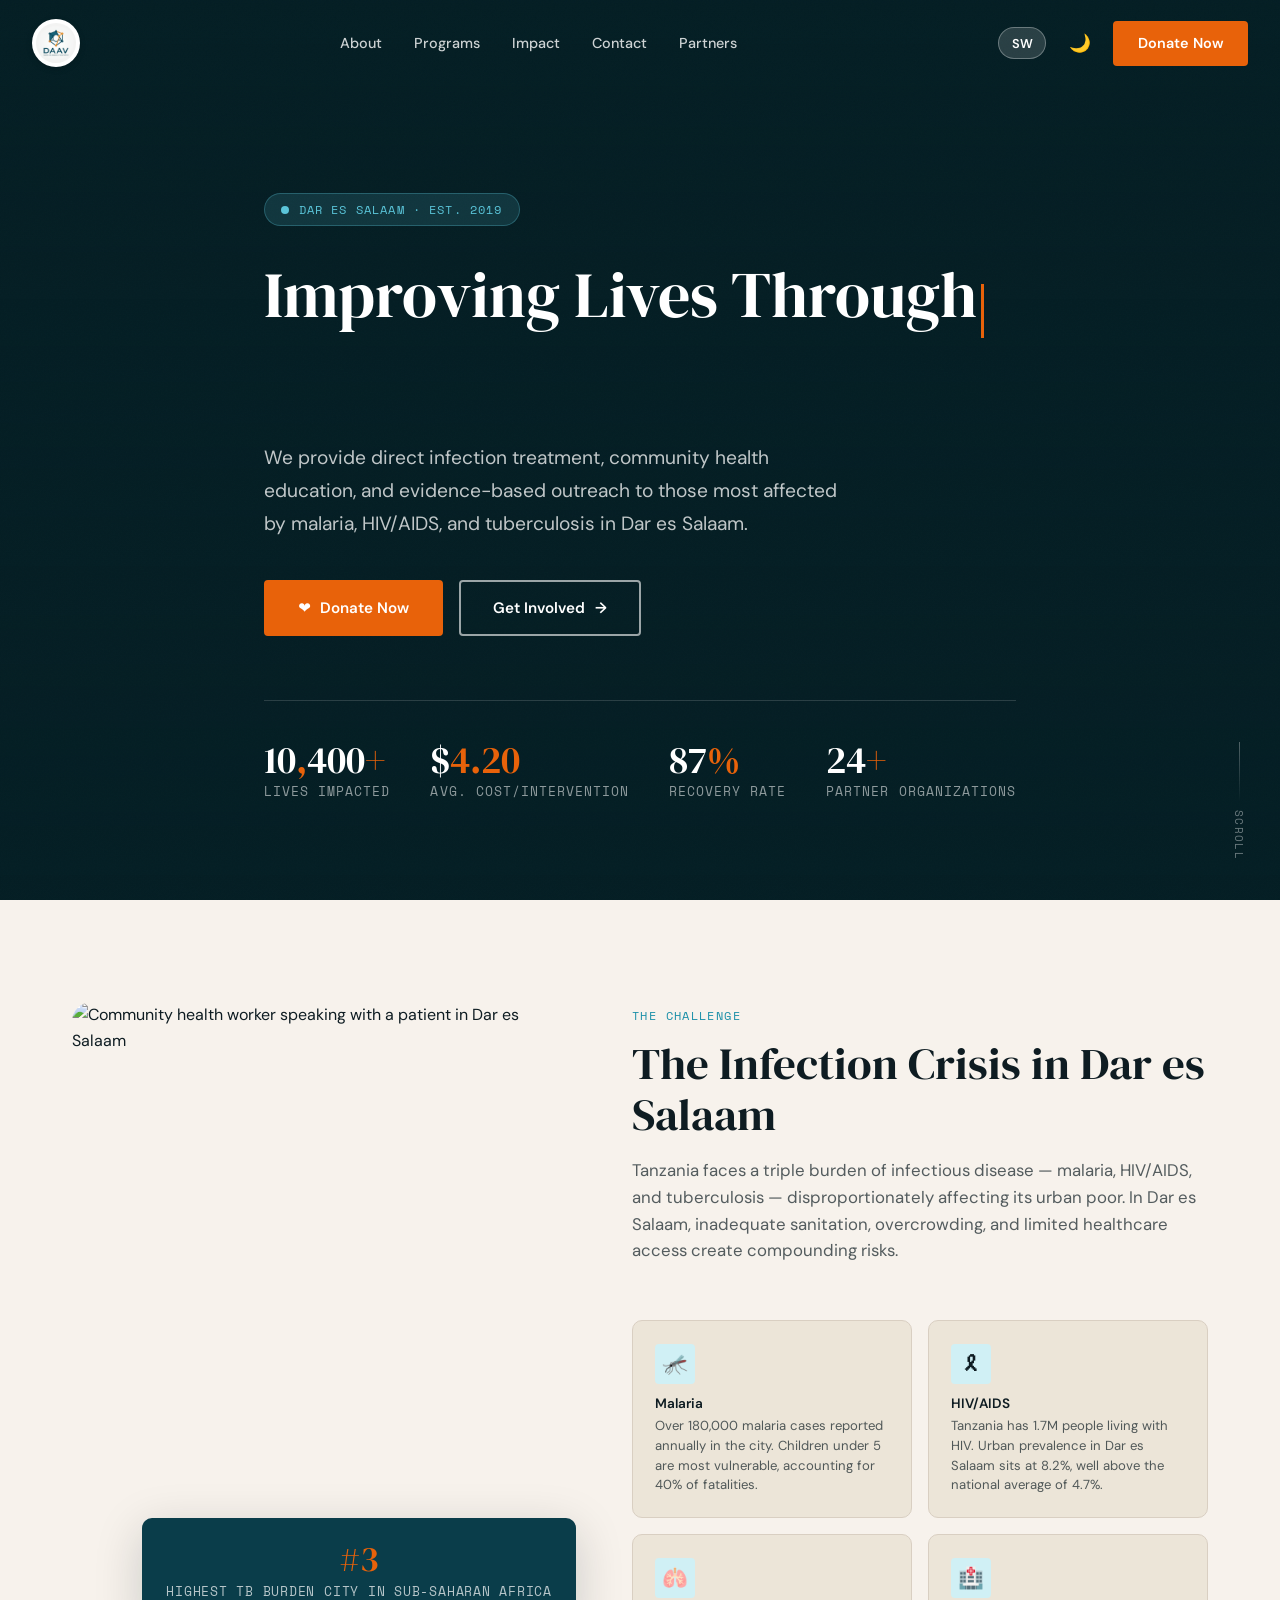
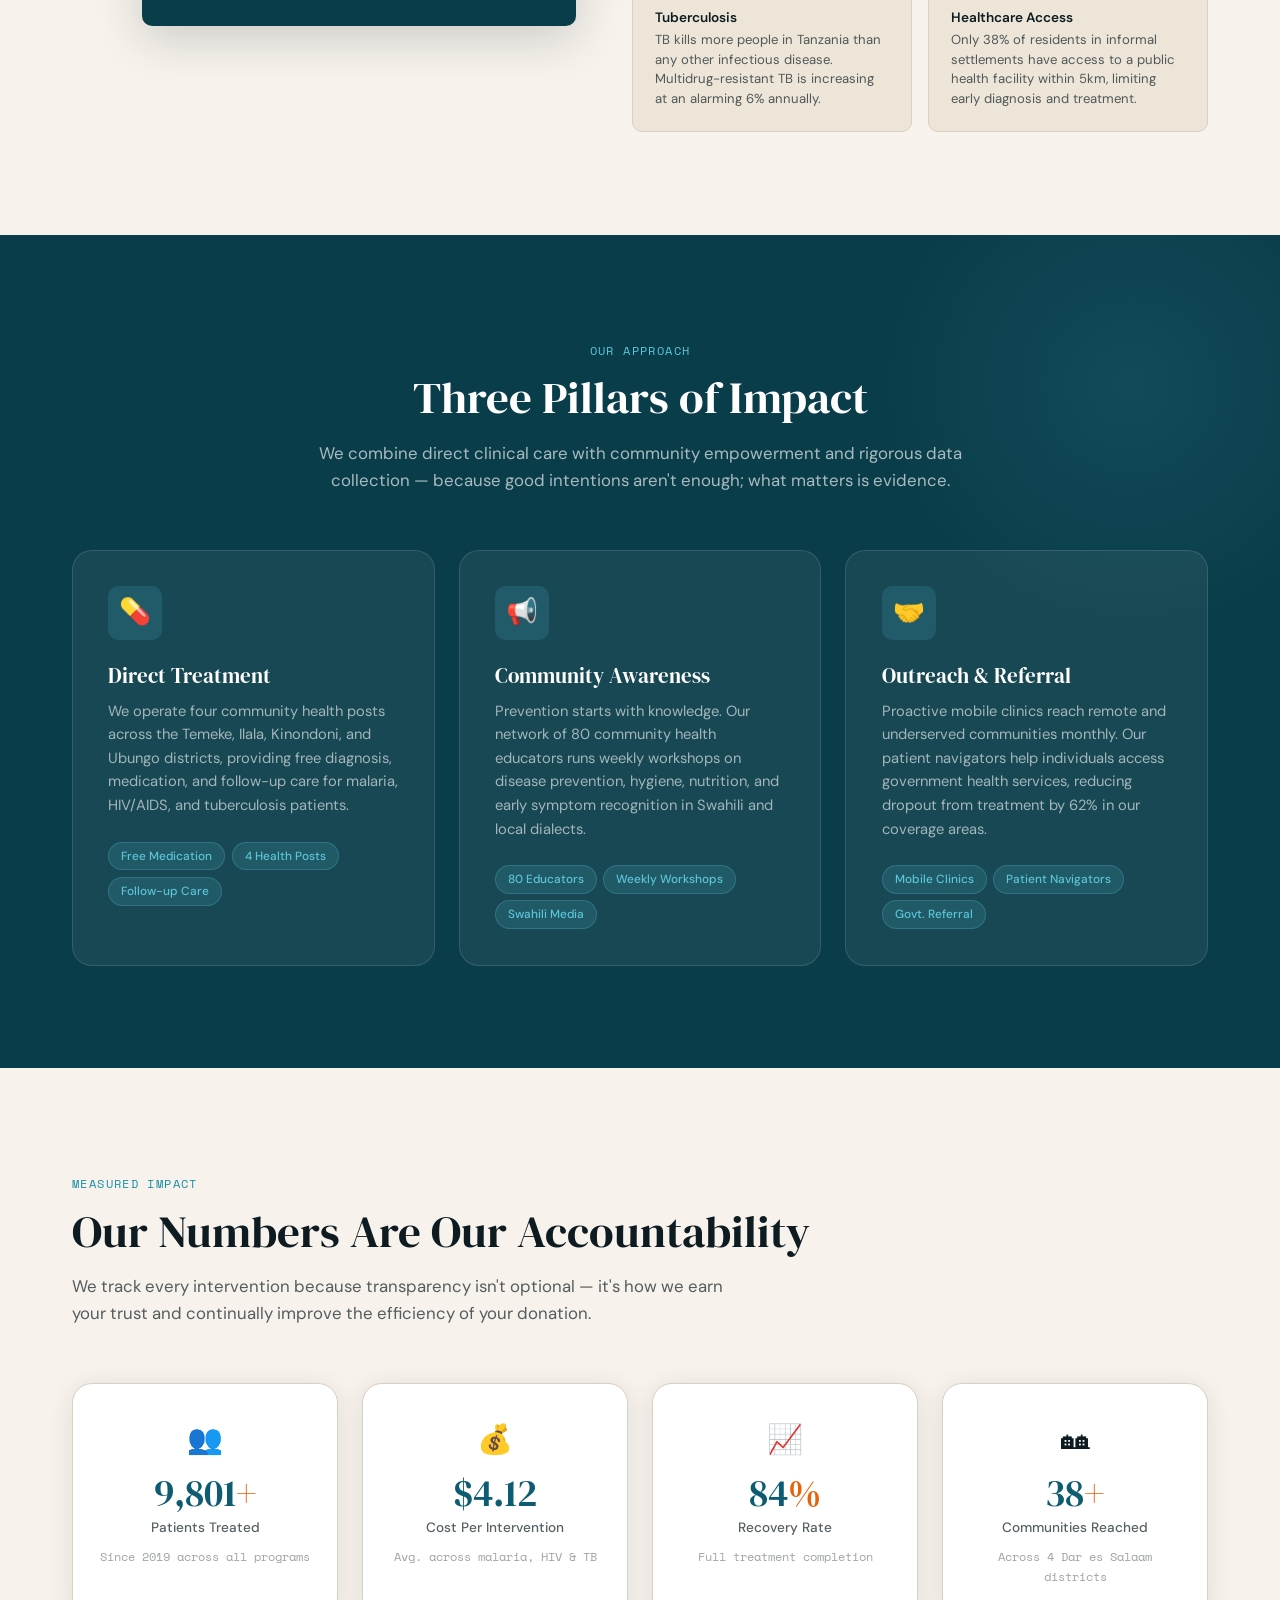
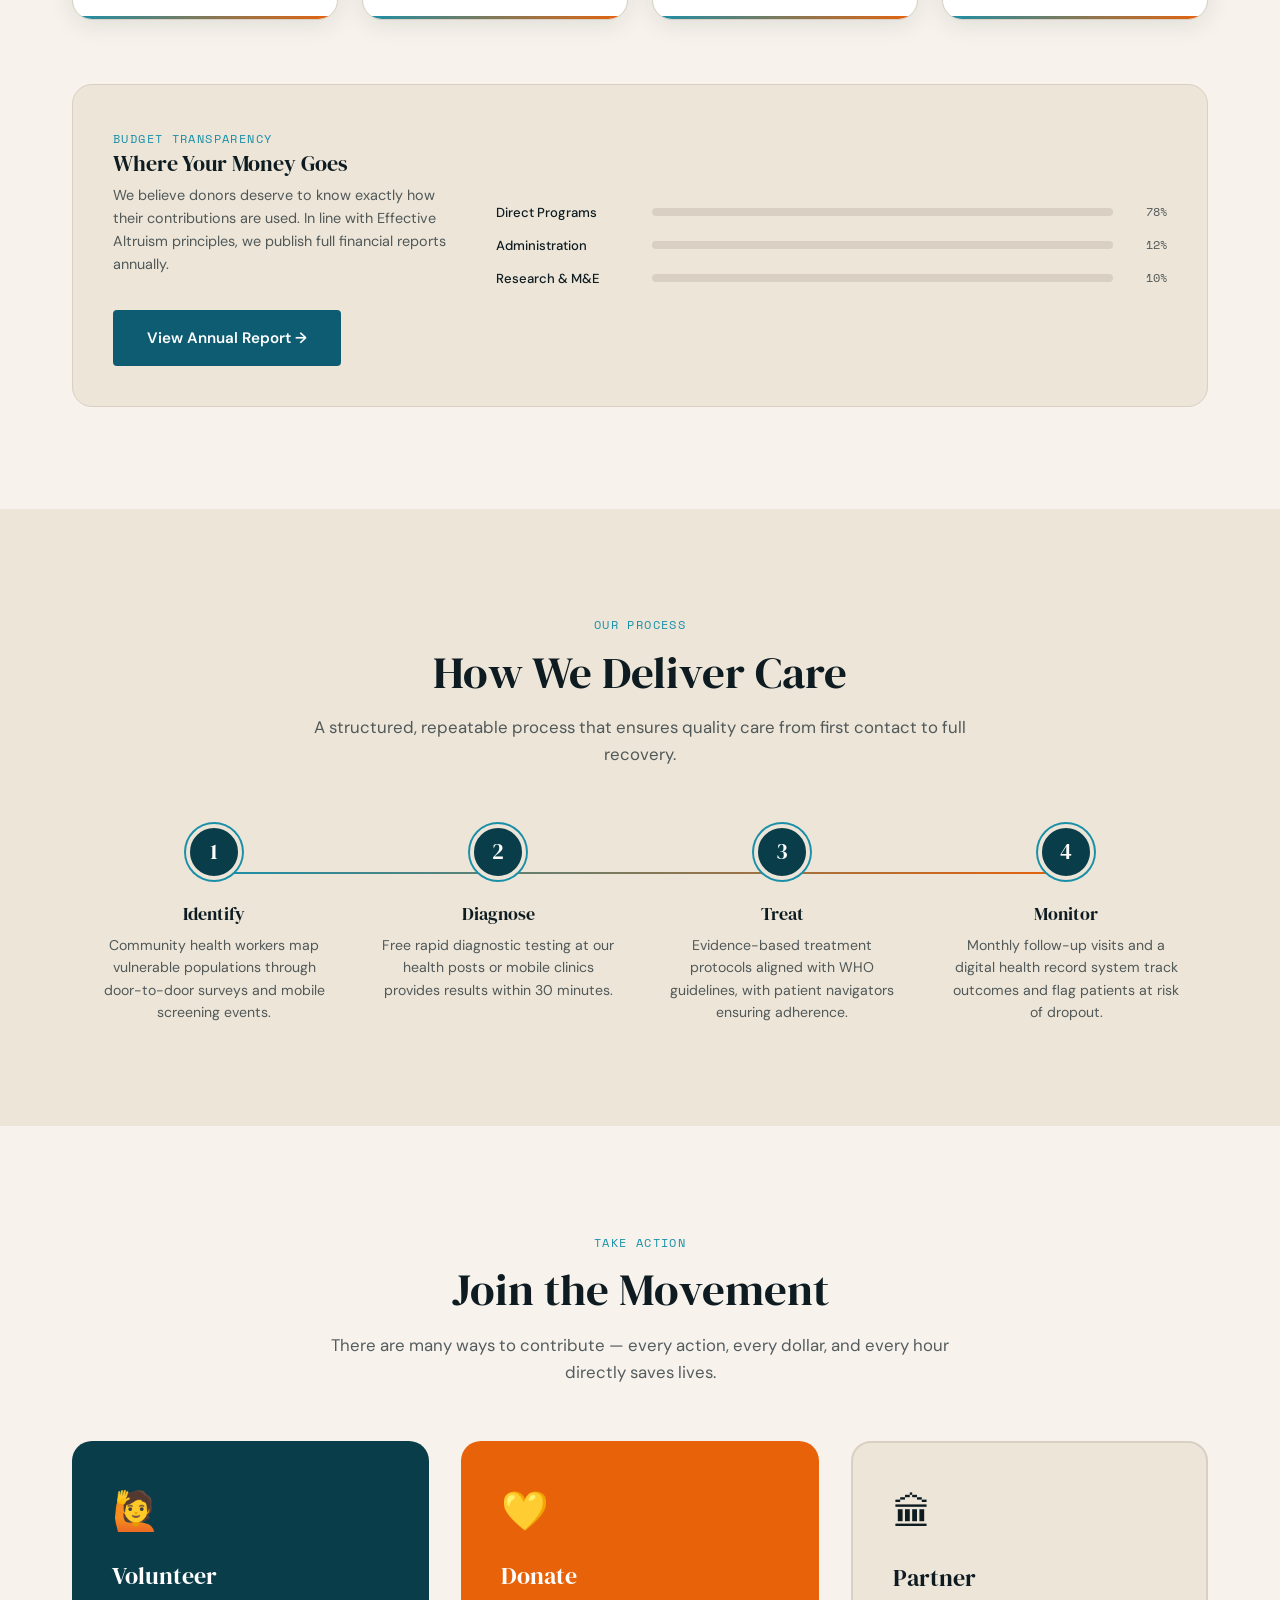
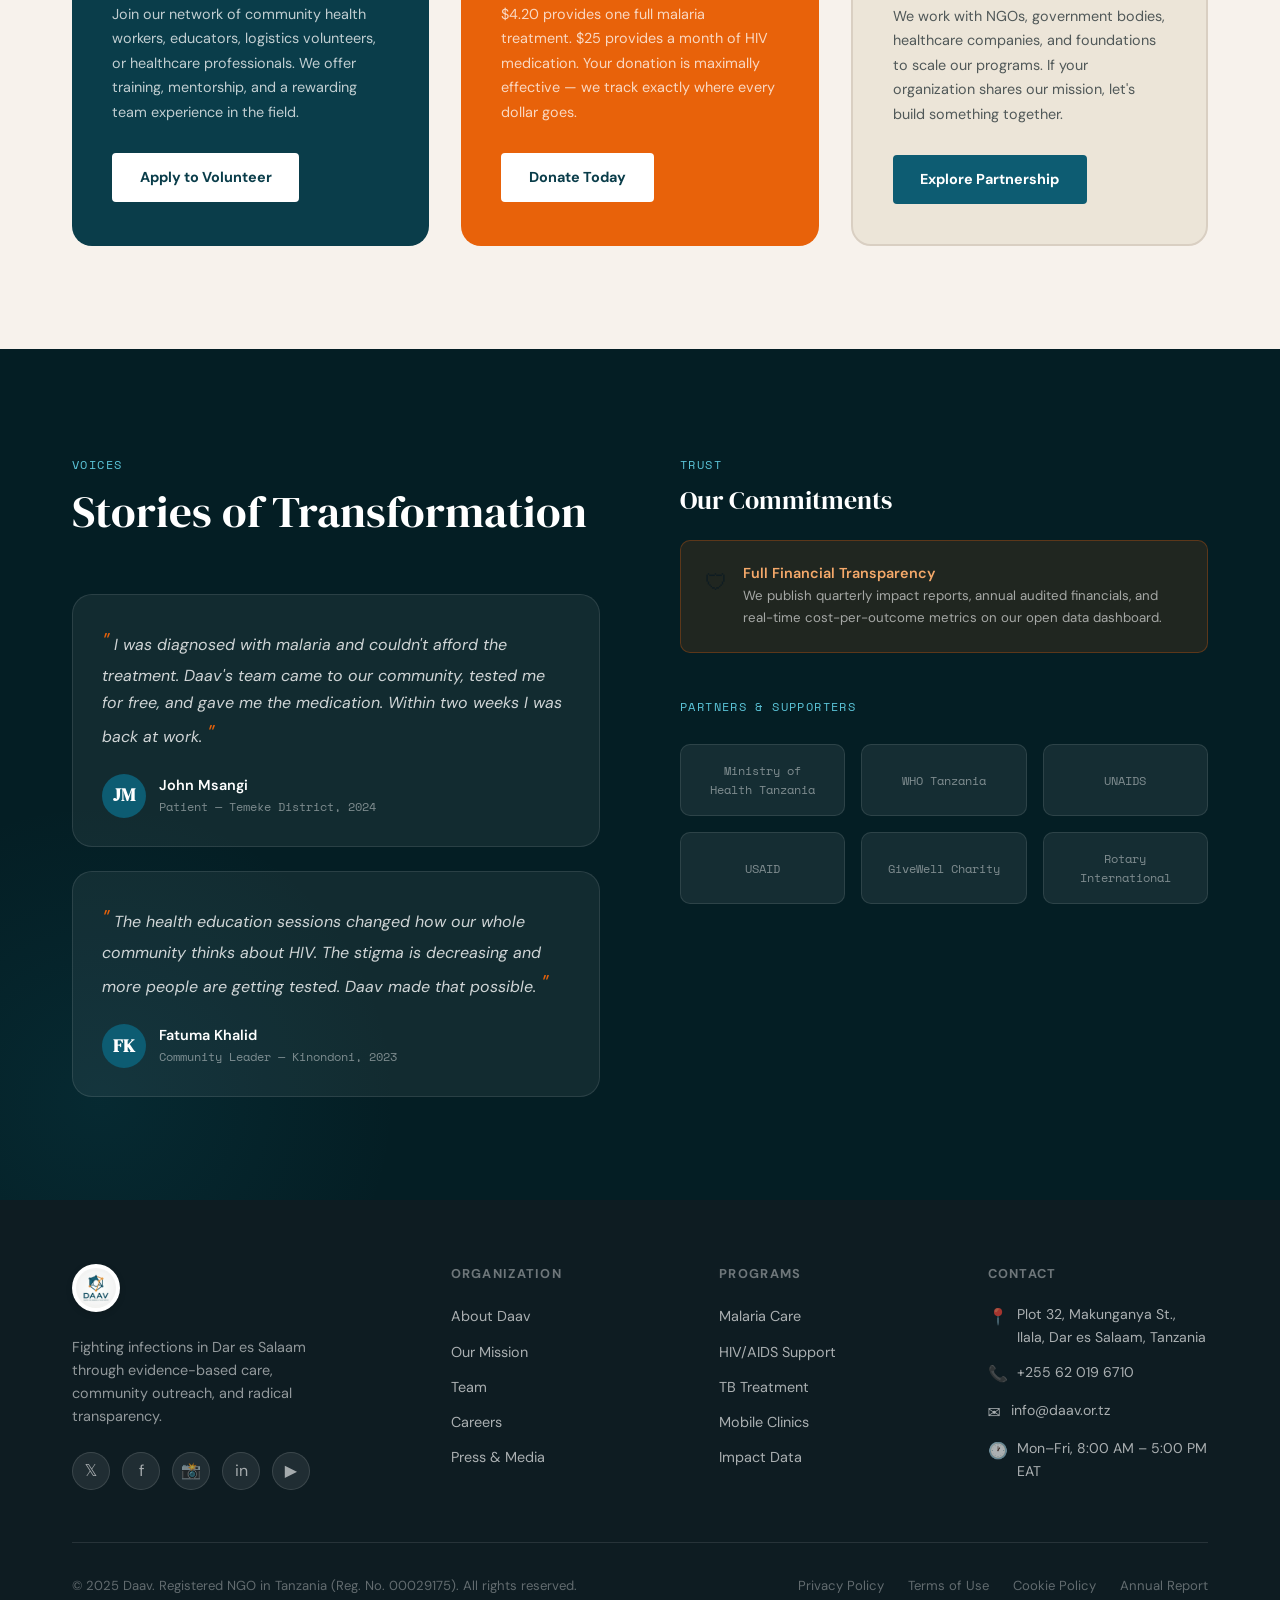
==== index.html @ 12625da9 "NGO Landing page" ====
<!DOCTYPE html>
<html lang="en" data-theme="light">
<head>
  <meta charset="UTF-8" />
  <meta name="viewport" content="width=device-width, initial-scale=1.0" />
  <meta name="description" content="Daav — Improving lives through infection care in Dar es Salaam, Tanzania. Fighting malaria, HIV/AIDS, and tuberculosis through community-centered health programs." />
  <meta name="keywords" content="NGO Tanzania, malaria, HIV/AIDS, tuberculosis, Dar es Salaam, health care, community health" />
  <meta property="og:title" content="Daav — Infection Care in Tanzania" />
  <meta property="og:description" content="Helping people living with infections in Dar es Salaam through treatment, awareness, and community outreach." />
  <meta property="og:type" content="website" />
  <title>Daav NGO | Improving Lives Through Infection Care</title>
  <link rel="icon" type="image/png" sizes="32x32" href="assets/Daav_logo.webp">
  <link rel="icon" type="image/png" sizes="16x16" href="assets/Daav_logo.webp">
  <link rel="shortcut icon" href="assets/Daav_logo.webp">
  <link rel="stylesheet" href="css/styles.css" />
  <link rel="preconnect" href="https://fonts.googleapis.com" />
  <link rel="preconnect" href="https://fonts.gstatic.com" crossorigin />
  <link href="https://fonts.googleapis.com/css2?family=DM+Serif+Display:ital@0;1&family=DM+Sans:wght@300;400;500;600;700&family=Space+Mono:wght@400;700&display=swap" rel="stylesheet" />
</head>
<body>

<!-- ============================================================
     NAVIGATION
     ============================================================ -->
<nav class="nav" role="navigation" aria-label="Main navigation">
  <a href="index.html" class="logo-container" aria-label="Daav home">
    <img src="assets/Daav_logo.webp" alt="Daav NGO Logo" class="logo-img" loading="eager">
  </a>

  <ul class="nav-links" role="list">
    <li><a href="#about" data-i18n="nav-about">About</a></li>
    <li><a href="#solution" data-i18n="nav-programs">Programs</a></li>
    <li><a href="#impact" data-i18n="nav-impact">Impact</a></li>
    <li><a href="#involved" data-i18n="nav-contact">Get Involved</a></li>
    <li><a href="#trust">Partners</a></li>
  </ul>

  <div class="nav-actions">
    <button class="btn-lang" id="langToggle" aria-label="Toggle language">SW</button>
    <button class="btn-icon" id="darkToggle" aria-label="Toggle dark mode">🌙</button>
    <a href="#" class="btn-donate-nav" data-modal="donate" data-i18n="cta-donate">Donate Now</a>
    <button class="nav-hamburger" aria-label="Open menu" aria-expanded="false">
      <span></span><span></span><span></span>
    </button>
  </div>
</nav>

<!-- Mobile Nav -->
<div class="mobile-nav" role="dialog" aria-label="Mobile navigation">
  <button class="mobile-nav-close" aria-label="Close menu">✕</button>
  <a href="#about">About</a>
  <a href="#solution">Programs</a>
  <a href="#impact">Impact</a>
  <a href="#involved">Get Involved</a>
  <a href="#trust">Partners</a>
  <a href="#" data-modal="donate" style="color: var(--amber);">Donate Now →</a>
</div>

<!-- ============================================================
     SECTION 1 — HERO
     ============================================================ -->
<header id="home" class="hero" role="banner">
  <div class="hero-bg" aria-hidden="true"></div>

  <div class="hero-content">
    <div class="hero-eyebrow">
      <div class="hero-eyebrow-dot" aria-hidden="true"></div>
      <span data-i18n="hero-eyebrow">Dar es Salaam · Est. 2026</span>
    </div>

    <h1 class="hero-heading">
      <span id="typewriter-text"></span><span id="typewriter-cursor" aria-hidden="true"></span>
    </h1>

    <p class="hero-sub">
      We provide direct infection treatment, community health education, and
      evidence-based outreach to those most affected by malaria, HIV/AIDS,
      and tuberculosis in Dar es Salaam.
    </p>

    <div class="hero-cta">
      <a href="#" class="btn btn-primary" data-modal="donate">
        <span>❤</span> <span data-i18n="cta-donate">Donate Now</span>
      </a>
      <a href="#involved" class="btn btn-outline">
        <span data-i18n="cta-involved">Get Involved</span> <span aria-hidden="true">→</span>
      </a>
    </div>

    <div class="hero-stat-bar" role="list">
      <div class="hero-stat" role="listitem">
        <span class="hero-stat-number">10<span>,</span>400<span style="color:var(--amber)">+</span></span>
        <span class="hero-stat-label" data-i18n="stat-lives">Lives Impacted</span>
      </div>
      <div class="hero-stat" role="listitem">
        <span class="hero-stat-number">$<span style="color:var(--amber)">4.20</span></span>
        <span class="hero-stat-label" data-i18n="stat-cost">Avg. Cost / Intervention</span>
      </div>
      <div class="hero-stat" role="listitem">
        <span class="hero-stat-number">87<span style="color:var(--amber)">%</span></span>
        <span class="hero-stat-label" data-i18n="stat-recovery">Recovery Rate</span>
      </div>
      <div class="hero-stat" role="listitem">
        <span class="hero-stat-number">24<span style="color:var(--amber)">+</span></span>
        <span class="hero-stat-label">Partner Organizations</span>
      </div>
    </div>
  </div>

  <div class="hero-scroll-hint" aria-hidden="true">
    <div class="scroll-line"></div>
    <span>Scroll</span>
  </div>
</header>

<!-- ============================================================
     SECTION 2 — THE PROBLEM
     ============================================================ -->
<section id="about" class="problem-section section-pad" aria-labelledby="problem-heading">
  <div class="container">
    <div class="problem-layout">

      <div class="problem-visual reveal">
        <div class="problem-image-frame">
          <img
            src="https://images.unsplash.com/photo-1584308666744-24d5c474f2ae?w=600&q=80"
            alt="Community health worker speaking with a patient in Dar es Salaam"
            loading="lazy"
          />
        </div>
        <div class="problem-badge">
          <span class="problem-badge-number">#3</span>
          <span class="problem-badge-text">Highest TB burden city in Sub-Saharan Africa</span>
        </div>
      </div>

      <div class="problem-content">
        <div class="section-header reveal">
          <span class="label">The Challenge</span>
          <h2 id="problem-heading">The Infection Crisis in Dar es Salaam</h2>
          <p>
            Tanzania faces a triple burden of infectious disease — malaria, HIV/AIDS,
            and tuberculosis — disproportionately affecting its urban poor. In
            Dar es Salaam, inadequate sanitation, overcrowding, and limited
            healthcare access create compounding risks.
          </p>
        </div>

        <div class="data-blocks">
          <div class="data-block reveal reveal-delay-1">
            <div class="data-block-icon" aria-hidden="true">🦟</div>
            <h4>Malaria</h4>
            <p>Over 180,000 malaria cases reported annually in the city. Children under 5 are most vulnerable, accounting for 40% of fatalities.</p>
          </div>
          <div class="data-block reveal reveal-delay-2">
            <div class="data-block-icon" aria-hidden="true">🎗</div>
            <h4>HIV/AIDS</h4>
            <p>Tanzania has 1.7M people living with HIV. Urban prevalence in Dar es Salaam sits at 8.2%, well above the national average of 4.7%.</p>
          </div>
          <div class="data-block reveal reveal-delay-3">
            <div class="data-block-icon" aria-hidden="true">🫁</div>
            <h4>Tuberculosis</h4>
            <p>TB kills more people in Tanzania than any other infectious disease. Multidrug-resistant TB is increasing at an alarming 6% annually.</p>
          </div>
          <div class="data-block reveal reveal-delay-4">
            <div class="data-block-icon" aria-hidden="true">🏥</div>
            <h4>Healthcare Access</h4>
            <p>Only 38% of residents in informal settlements have access to a public health facility within 5km, limiting early diagnosis and treatment.</p>
          </div>
        </div>
      </div>

    </div>
  </div>
</section>

<!-- ============================================================
     SECTION 3 — OUR SOLUTION
     ============================================================ -->
<section id="solution" class="solution-section section-pad" aria-labelledby="solution-heading">
  <div class="container">
    <div class="section-header centered reveal">
      <span class="label" style="color:var(--teal-300)">Our Approach</span>
      <h2 id="solution-heading" style="color:var(--white)">Three Pillars of Impact</h2>
      <p>
        We combine direct clinical care with community empowerment and rigorous
        data collection — because good intentions aren't enough; what matters is evidence.
      </p>
    </div>

    <div class="solution-cards">

      <article class="solution-card reveal reveal-delay-1">
        <div class="solution-card-icon" aria-hidden="true">💊</div>
        <h3>Direct Treatment</h3>
        <p>
          We operate four community health posts across the Temeke, Ilala, Kinondoni,
          and Ubungo districts, providing free diagnosis, medication, and follow-up care
          for malaria, HIV/AIDS, and tuberculosis patients.
        </p>
        <div class="solution-card-tags">
          <span class="tag">Free Medication</span>
          <span class="tag">4 Health Posts</span>
          <span class="tag">Follow-up Care</span>
        </div>
      </article>

      <article class="solution-card reveal reveal-delay-2">
        <div class="solution-card-icon" aria-hidden="true">📢</div>
        <h3>Community Awareness</h3>
        <p>
          Prevention starts with knowledge. Our network of 80 community health
          educators runs weekly workshops on disease prevention, hygiene, nutrition,
          and early symptom recognition in Swahili and local dialects.
        </p>
        <div class="solution-card-tags">
          <span class="tag">80 Educators</span>
          <span class="tag">Weekly Workshops</span>
          <span class="tag">Swahili Media</span>
        </div>
      </article>

      <article class="solution-card reveal reveal-delay-3">
        <div class="solution-card-icon" aria-hidden="true">🤝</div>
        <h3>Outreach & Referral</h3>
        <p>
          Proactive mobile clinics reach remote and underserved communities monthly.
          Our patient navigators help individuals access government health services,
          reducing dropout from treatment by 62% in our coverage areas.
        </p>
        <div class="solution-card-tags">
          <span class="tag">Mobile Clinics</span>
          <span class="tag">Patient Navigators</span>
          <span class="tag">Govt. Referral</span>
        </div>
      </article>

    </div>
  </div>
</section>

<!-- ============================================================
     SECTION 4 — IMPACT METRICS (EA-Style)
     ============================================================ -->
<section id="impact" class="impact-section section-pad" aria-labelledby="impact-heading">
  <div class="container">
    <div class="section-header reveal">
      <span class="label">Measured Impact</span>
      <h2 id="impact-heading">Our Numbers Are Our Accountability</h2>
      <p>
        We track every intervention because transparency isn't optional — it's how
        we earn your trust and continually improve the efficiency of your donation.
      </p>
    </div>

    <div class="impact-grid">

      <div class="metric-card reveal reveal-delay-1">
        <div class="metric-card-icon" aria-hidden="true">👥</div>
        <span class="metric-number">
          <span class="counter" data-target="10427" data-duration="2500"></span><span class="metric-suffix">+</span>
        </span>
        <span class="metric-label">Patients Treated</span>
        <p class="metric-sub">Since 2019 across all programs</p>
      </div>

      <div class="metric-card reveal reveal-delay-2">
        <div class="metric-card-icon" aria-hidden="true">💰</div>
        <span class="metric-number">
          $<span class="counter" data-target="4.2" data-duration="1800"></span>
        </span>
        <span class="metric-label">Cost Per Intervention</span>
        <p class="metric-sub">Avg. across malaria, HIV & TB</p>
      </div>

      <div class="metric-card reveal reveal-delay-3">
        <div class="metric-card-icon" aria-hidden="true">📈</div>
        <span class="metric-number">
          <span class="counter" data-target="87" data-duration="2000"></span><span class="metric-suffix">%</span>
        </span>
        <span class="metric-label">Recovery Rate</span>
        <p class="metric-sub">Full treatment completion</p>
      </div>

      <div class="metric-card reveal reveal-delay-4">
        <div class="metric-card-icon" aria-hidden="true">🏘</div>
        <span class="metric-number">
          <span class="counter" data-target="38" data-duration="1500"></span><span class="metric-suffix">+</span>
        </span>
        <span class="metric-label">Communities Reached</span>
        <p class="metric-sub">Across 4 Dar es Salaam districts</p>
      </div>

    </div>

    <!-- EA Transparency Box -->
    <div class="ea-transparency reveal">
      <div>
        <span class="label">Budget Transparency</span>
        <h3>Where Your Money Goes</h3>
        <p>
          We believe donors deserve to know exactly how their contributions are
          used. In line with Effective Altruism principles, we publish full
          financial reports annually.
        </p>
        <br>
        <a href="#" class="btn btn-teal" style="margin-top:.5rem">View Annual Report →</a>
      </div>
      <div class="cost-breakdown" role="list">
        <div class="cost-bar-item" role="listitem">
          <span class="cost-bar-label">Direct Programs</span>
          <div class="cost-bar-track" role="progressbar" aria-valuenow="78" aria-valuemin="0" aria-valuemax="100" aria-label="78% to direct programs">
            <div class="cost-bar-fill programs" style="--w: 78%" data-pct="78"></div>
          </div>
          <span class="cost-bar-pct">78%</span>
        </div>
        <div class="cost-bar-item" role="listitem">
          <span class="cost-bar-label">Administration</span>
          <div class="cost-bar-track" role="progressbar" aria-valuenow="12" aria-valuemin="0" aria-valuemax="100" aria-label="12% to administration">
            <div class="cost-bar-fill admin" style="--w: 12%" data-pct="12"></div>
          </div>
          <span class="cost-bar-pct">12%</span>
        </div>
        <div class="cost-bar-item" role="listitem">
          <span class="cost-bar-label">Research & M&E</span>
          <div class="cost-bar-track" role="progressbar" aria-valuenow="10" aria-valuemin="0" aria-valuemax="100" aria-label="10% to research">
            <div class="cost-bar-fill research" style="--w: 10%" data-pct="10"></div>
          </div>
          <span class="cost-bar-pct">10%</span>
        </div>
      </div>
    </div>

  </div>
</section>

<!-- ============================================================
     SECTION 5 — HOW IT WORKS
     ============================================================ -->
<section id="process" class="process-section section-pad" aria-labelledby="process-heading">
  <div class="container">
    <div class="section-header centered reveal">
      <span class="label">Our Process</span>
      <h2 id="process-heading">How We Deliver Care</h2>
      <p>A structured, repeatable process that ensures quality care from first contact to full recovery.</p>
    </div>

    <div class="process-steps" role="list">

      <div class="process-step reveal reveal-delay-1" role="listitem">
        <div class="step-num" aria-hidden="true">1</div>
        <h3>Identify</h3>
        <p>Community health workers map vulnerable populations through door-to-door surveys and mobile screening events.</p>
      </div>

      <div class="process-step reveal reveal-delay-2" role="listitem">
        <div class="step-num" aria-hidden="true">2</div>
        <h3>Diagnose</h3>
        <p>Free rapid diagnostic testing at our health posts or mobile clinics provides results within 30 minutes.</p>
      </div>

      <div class="process-step reveal reveal-delay-3" role="listitem">
        <div class="step-num" aria-hidden="true">3</div>
        <h3>Treat</h3>
        <p>Evidence-based treatment protocols aligned with WHO guidelines, with patient navigators ensuring adherence.</p>
      </div>

      <div class="process-step reveal reveal-delay-4" role="listitem">
        <div class="step-num" aria-hidden="true">4</div>
        <h3>Monitor</h3>
        <p>Monthly follow-up visits and a digital health record system track outcomes and flag patients at risk of dropout.</p>
      </div>

    </div>
  </div>
</section>

<!-- ============================================================
     SECTION 6 — GET INVOLVED
     ============================================================ -->
<section id="involved" class="involved-section section-pad" aria-labelledby="involved-heading">
  <div class="container">
    <div class="section-header centered reveal">
      <span class="label">Take Action</span>
      <h2 id="involved-heading">Join the Movement</h2>
      <p>There are many ways to contribute — every action, every dollar, and every hour directly saves lives.</p>
    </div>

    <div class="involved-cards">

      <article class="involved-card involved-card-volunteer reveal reveal-delay-1">
        <div class="involved-card-icon" aria-hidden="true">🙋</div>
        <h3>Volunteer</h3>
        <p>
          Join our network of community health workers, educators, logistics
          volunteers, or healthcare professionals. We offer training, mentorship,
          and a rewarding team experience in the field.
        </p>
        <a href="#" class="btn btn-white">Apply to Volunteer</a>
      </article>

      <article class="involved-card involved-card-donate reveal reveal-delay-2">
        <div class="involved-card-icon" aria-hidden="true">💛</div>
        <h3>Donate</h3>
        <p>
          $4.20 provides one full malaria treatment. $25 provides a month of HIV
          medication. Your donation is maximally effective — we track exactly
          where every dollar goes.
        </p>
        <a href="#" class="btn btn-white" data-modal="donate">Donate Today</a>
      </article>

      <article class="involved-card involved-card-partner reveal reveal-delay-3">
        <div class="involved-card-icon" aria-hidden="true">🏛</div>
        <h3>Partner</h3>
        <p>
          We work with NGOs, government bodies, healthcare companies, and
          foundations to scale our programs. If your organization shares our
          mission, let's build something together.
        </p>
        <a href="#" class="btn btn-teal-solid">Explore Partnership</a>
      </article>

    </div>
  </div>
</section>

<!-- ============================================================
     SECTION 7 — TRUST & CREDIBILITY
     ============================================================ -->
<section id="trust" class="trust-section section-pad" aria-labelledby="trust-heading">
  <div class="container">
    <div class="trust-grid">

      <!-- Testimonials -->
      <div class="trust-left">
        <div class="section-header reveal">
          <span class="label" style="color:var(--teal-300)">Voices</span>
          <h2 id="trust-heading" style="color:var(--white)">Stories of Transformation</h2>
        </div>

        <div class="testimonials">
          <blockquote class="testimonial-card reveal reveal-delay-1">
            <p class="testimonial-quote">
              I was diagnosed with malaria and couldn't afford the treatment. Daav's team came to our community, tested me for free, and gave me the medication. Within two weeks I was back at work.
            </p>
            <footer class="testimonial-author">
              <div class="testimonial-avatar" aria-hidden="true">JM</div>
              <div>
                <span class="testimonial-name">John Msangi</span>
                <span class="testimonial-role">Patient — Temeke District, 2024</span>
              </div>
            </footer>
          </blockquote>

          <blockquote class="testimonial-card reveal reveal-delay-2">
            <p class="testimonial-quote">
              The health education sessions changed how our whole community thinks about HIV. The stigma is decreasing and more people are getting tested. Daav made that possible.
            </p>
            <footer class="testimonial-author">
              <div class="testimonial-avatar" aria-hidden="true">FK</div>
              <div>
                <span class="testimonial-name">Fatuma Khalid</span>
                <span class="testimonial-role">Community Leader — Kinondoni, 2023</span>
              </div>
            </footer>
          </blockquote>
        </div>
      </div>

      <!-- Partners + Transparency -->
      <div class="trust-right reveal">
        <div class="section-header" style="margin-bottom:1.5rem">
          <span class="label" style="color:var(--teal-300)">Trust</span>
          <h3 style="color:var(--white);font-size:1.6rem">Our Commitments</h3>
        </div>

        <div class="transparency-box">
          <div class="transparency-box-icon" aria-hidden="true">🛡</div>
          <div>
            <h4>Full Financial Transparency</h4>
            <p>We publish quarterly impact reports, annual audited financials, and real-time cost-per-outcome metrics on our open data dashboard.</p>
          </div>
        </div>

        <div class="section-header" style="margin:2rem 0 1rem">
          <span class="label" style="color:var(--teal-300)">Partners & Supporters</span>
        </div>

        <div class="partners-grid" role="list">
          <div class="partner-logo" role="listitem">Ministry of Health Tanzania</div>
          <div class="partner-logo" role="listitem">WHO Tanzania</div>
          <div class="partner-logo" role="listitem">UNAIDS</div>
          <div class="partner-logo" role="listitem">USAID</div>
          <div class="partner-logo" role="listitem">GiveWell Charity</div>
          <div class="partner-logo" role="listitem">Rotary International</div>
        </div>
      </div>

    </div>
  </div>
</section>

<!-- ============================================================
     FOOTER
     ============================================================ -->
<footer class="footer" role="contentinfo">
  <div class="container">
    <div class="footer-grid">

      <div class="footer-brand">
        <a href="index.html" class="logo-container" aria-label="Daav home" style="margin-bottom:.5rem">
          <img src="assets/Daav_logo.webp" alt="Daav NGO Logo" class="logo-img" loading="lazy">
        </a>
        <p>Fighting infections in Dar es Salaam through evidence-based care, community outreach, and radical transparency.</p>

        <div class="footer-socials" role="list">
          <a href="#" class="social-link" aria-label="Twitter" role="listitem">𝕏</a>
          <a href="#" class="social-link" aria-label="Facebook" role="listitem">f</a>
          <a href="#" class="social-link" aria-label="Instagram" role="listitem">📸</a>
          <a href="#" class="social-link" aria-label="LinkedIn" role="listitem">in</a>
          <a href="#" class="social-link" aria-label="YouTube" role="listitem">▶</a>
        </div>
      </div>

      <div class="footer-col">
        <h5>Organization</h5>
        <ul role="list">
          <li><a href="#">About Daav</a></li>
          <li><a href="#">Our Mission</a></li>
          <li><a href="#">Team</a></li>
          <li><a href="#">Careers</a></li>
          <li><a href="#">Press & Media</a></li>
        </ul>
      </div>

      <div class="footer-col">
        <h5>Programs</h5>
        <ul role="list">
          <li><a href="#">Malaria Care</a></li>
          <li><a href="#">HIV/AIDS Support</a></li>
          <li><a href="#">TB Treatment</a></li>
          <li><a href="#">Mobile Clinics</a></li>
          <li><a href="#">Impact Data</a></li>
        </ul>
      </div>

      <div class="footer-col">
        <h5>Contact</h5>
        <address style="font-style:normal">
          <p class="footer-contact-item">
            <span aria-hidden="true">📍</span>
            <span>Plot 32, Makunganya St., Ilala, Dar es Salaam, Tanzania</span>
          </p>
          <p class="footer-contact-item">
            <span aria-hidden="true">📞</span>
            <a href="tel:+255620196710" style="color:rgba(255,255,255,.65)">+255 62 019 6710</a>
          </p>
          <p class="footer-contact-item">
            <span aria-hidden="true">✉</span>
            <a href="mailto:info@daav.or.tz" style="color:rgba(255,255,255,.65)">info@daav.or.tz</a>
          </p>
          <p class="footer-contact-item">
            <span aria-hidden="true">🕐</span>
            <span>Mon–Fri, 8:00 AM – 5:00 PM EAT</span>
          </p>
        </address>
      </div>

    </div>

    <div class="footer-bottom">
      <p>© 2025 Daav. Registered NGO in Tanzania (Reg. No. 00029175). All rights reserved.</p>
      <nav class="footer-bottom-links" aria-label="Footer legal links">
        <a href="#">Privacy Policy</a>
        <a href="#">Terms of Use</a>
        <a href="#">Cookie Policy</a>
        <a href="#">Annual Report</a>
      </nav>
    </div>
  </div>
</footer>

<!-- ============================================================
     DONATION MODAL
     ============================================================ -->
<div id="donateModal" class="modal-overlay" role="dialog" aria-modal="true" aria-labelledby="modal-title">
  <div class="modal">
    <button class="modal-close" aria-label="Close donation modal">✕</button>
    <h3 id="modal-title">Make a Difference Today</h3>
    <p>Every donation goes directly to infection treatment and prevention in Dar es Salaam.</p>

    <div class="donation-amounts" role="group" aria-label="Donation amounts">
      <button class="amount-btn active" data-amount="10">
        $10 <small>2 Malaria Tests</small>
      </button>
      <button class="amount-btn" data-amount="25">
        $25 <small>1 Month HIV Meds</small>
      </button>
      <button class="amount-btn" data-amount="50">
        $50 <small>TB Full Course</small>
      </button>
      <button class="amount-btn" data-amount="100">
        $100 <small>10 Families</small>
      </button>
    </div>

    <label for="customAmount" style="font-size:.85rem;font-weight:600;display:block;margin-bottom:.4rem">
      Or enter a custom amount (USD)
    </label>
    <input
      type="number"
      id="customAmount"
      class="modal-input"
      placeholder="$ Enter amount"
      min="1"
      aria-label="Custom donation amount in USD"
    />

    <button class="modal-submit" type="button">
      Donate Securely →
    </button>

    <p class="modal-secure">
      <span aria-hidden="true">🔒</span> Secure · 100% goes to programs · Tax deductible
    </p>
  </div>
</div>

<script src="js/main.js"></script>
</body>
</html>
---- css/styles.css ----
/* ============================================
   DAAV NGO — styles.css
   Editorial Humanitarian Design System
   ============================================ */

/* --- Google Fonts Import --- */
@import url('https://fonts.googleapis.com/css2?family=DM+Serif+Display:ital@0;1&family=DM+Sans:wght@300;400;500;600;700&family=Space+Mono:wght@400;700&display=swap');

/* --- CSS Variables --- */
:root {
  --teal-950: #041e24;
  --teal-900: #0a3d4a;
  --teal-700: #0d5c72;
  --teal-500: #1a8fa8;
  --teal-300: #5bc4d8;
  --teal-100: #d0f0f5;
  --teal-50:  #eaf8fb;

  --amber:    #e8620a;
  --amber-lt: #f5a96a;
  --amber-dk: #b84a06;

  --cream:    #f7f2ec;
  --sand:     #ece5d8;
  --bone:     #d9cfc2;

  --ink:      #0e1c22;
  --ink-70:   rgba(14,28,34,.7);
  --ink-40:   rgba(14,28,34,.4);
  --white:    #ffffff;

  --font-display: 'DM Serif Display', Georgia, serif;
  --font-body:    'DM Sans', system-ui, sans-serif;
  --font-mono:    'Space Mono', monospace;

  --radius-sm: 4px;
  --radius-md: 10px;
  --radius-lg: 20px;

  --shadow-card: 0 4px 24px rgba(4,30,36,.10);
  --shadow-lift: 0 12px 48px rgba(4,30,36,.18);

  --ease-out-expo: cubic-bezier(0.16,1,0.3,1);
  --ease-in-out:   cubic-bezier(0.4,0,0.2,1);

  --max-w: 1200px;
  --gutter: clamp(1rem, 4vw, 2rem);
}

/* Dark mode */
[data-theme="dark"] {
  --cream:  #0e1c22;
  --sand:   #142530;
  --bone:   #1e3545;
  --ink:    #e8f4f7;
  --ink-70: rgba(232,244,247,.7);
  --ink-40: rgba(232,244,247,.4);
  --white:  #0a2d38;
  --shadow-card: 0 4px 24px rgba(0,0,0,.4);
  --shadow-lift: 0 12px 48px rgba(0,0,0,.5);
}

/* --- Reset & Base --- */
*, *::before, *::after { box-sizing: border-box; margin: 0; padding: 0; }

html { scroll-behavior: smooth; font-size: 16px; }

body {
  font-family: var(--font-body);
  background: var(--cream);
  color: var(--ink);
  line-height: 1.6;
  overflow-x: hidden;
  transition: background .3s var(--ease-in-out), color .3s var(--ease-in-out);
}

img { max-width: 100%; height: auto; display: block; }
a  { color: inherit; text-decoration: none; }
ul { list-style: none; }

/* --- Typography Scale --- */
h1, h2, h3, h4 {
  font-family: var(--font-display);
  line-height: 1.15;
  font-weight: 400;
}

h1 { font-size: clamp(2.4rem, 5vw, 4.2rem); }
h2 { font-size: clamp(1.9rem, 3.5vw, 3rem); }
h3 { font-size: clamp(1.3rem, 2vw, 1.75rem); }
h4 { font-size: 1.1rem; }

p  { font-size: clamp(.95rem, 1.5vw, 1.05rem); color: var(--ink-70); max-width: 65ch; }

.label {
  font-family: var(--font-mono);
  font-size: .72rem;
  letter-spacing: .12em;
  text-transform: uppercase;
  color: var(--teal-500);
}

/* --- Layout Utilities --- */
.container {
  width: 100%;
  max-width: var(--max-w);
  margin: 0 auto;
  padding: 0 var(--gutter);
}

.section-pad { padding: clamp(4rem, 8vw, 8rem) 0; }

.grid-2 { display: grid; grid-template-columns: 1fr 1fr; gap: 2rem; }
.grid-3 { display: grid; grid-template-columns: repeat(3, 1fr); gap: 2rem; }
.grid-4 { display: grid; grid-template-columns: repeat(4, 1fr); gap: 1.5rem; }

/* --- Buttons --- */
.btn {
  display: inline-flex;
  align-items: center;
  gap: .6rem;
  padding: .85rem 2rem;
  border-radius: var(--radius-sm);
  font-family: var(--font-body);
  font-size: .95rem;
  font-weight: 600;
  cursor: pointer;
  border: 2px solid transparent;
  transition: all .25s var(--ease-in-out);
  text-decoration: none;
}

.btn-primary {
  background: var(--amber);
  color: var(--white);
  border-color: var(--amber);
}
.btn-primary:hover {
  background: var(--amber-dk);
  border-color: var(--amber-dk);
  transform: translateY(-2px);
  box-shadow: 0 8px 28px rgba(232,98,10,.35);
}

.btn-outline {
  background: transparent;
  color: var(--white);
  border-color: rgba(255,255,255,.6);
}
.btn-outline:hover {
  background: rgba(255,255,255,.12);
  border-color: var(--white);
  transform: translateY(-2px);
}

.btn-teal {
  background: var(--teal-700);
  color: var(--white);
  border-color: var(--teal-700);
}
.btn-teal:hover {
  background: var(--teal-900);
  transform: translateY(-2px);
  box-shadow: 0 8px 28px rgba(13,92,114,.35);
}

/* --- Scroll Reveal --- */
.reveal {
  opacity: 0;
  transform: translateY(32px);
  transition: opacity .7s var(--ease-out-expo), transform .7s var(--ease-out-expo);
}
.reveal.visible {
  opacity: 1;
  transform: translateY(0);
}
.reveal-delay-1 { transition-delay: .1s; }
.reveal-delay-2 { transition-delay: .2s; }
.reveal-delay-3 { transition-delay: .3s; }
.reveal-delay-4 { transition-delay: .4s; }
.reveal-delay-5 { transition-delay: .5s; }

/* ============================================
   NAVIGATION
   ============================================ */
.nav {
  position: fixed;
  top: 0; left: 0; right: 0;
  z-index: 1000;
  padding: 1.2rem var(--gutter);
  display: flex;
  align-items: center;
  justify-content: space-between;
  transition: background .35s, backdrop-filter .35s, box-shadow .35s;
}

.nav.scrolled {
  background: rgba(10, 61, 74, .92);
  backdrop-filter: blur(16px);
  box-shadow: 0 2px 20px rgba(4,30,36,.25);
}

.nav-logo {
  display: flex;
  align-items: center;
  gap: .75rem;
}

.nav-logo-mark {
  width: 40px; height: 40px;
  background: var(--amber);
  border-radius: var(--radius-sm);
  display: flex; align-items: center; justify-content: center;
  font-family: var(--font-display);
  font-size: 1.3rem;
  color: var(--white);
  font-weight: 700;
  letter-spacing: -.02em;
}

.nav-logo-text {
  font-family: var(--font-display);
  font-size: 1.4rem;
  color: var(--white);
  letter-spacing: .02em;
}

.nav-links {
  display: flex;
  align-items: center;
  gap: 2rem;
}

.nav-links a {
  color: rgba(255,255,255,.8);
  font-size: .9rem;
  font-weight: 500;
  transition: color .2s;
  position: relative;
}

.nav-links a::after {
  content: '';
  position: absolute;
  bottom: -4px; left: 0;
  width: 0; height: 2px;
  background: var(--amber);
  transition: width .25s var(--ease-out-expo);
}

.nav-links a:hover { color: var(--white); }
.nav-links a:hover::after { width: 100%; }

.nav-actions {
  display: flex;
  align-items: center;
  gap: 1rem;
}

.btn-donate-nav {
  background: var(--amber);
  color: var(--white);
  padding: .55rem 1.4rem;
  border-radius: var(--radius-sm);
  font-size: .9rem;
  font-weight: 600;
  transition: all .2s;
  border: 2px solid var(--amber);
}
.btn-donate-nav:hover {
  background: var(--amber-dk);
  border-color: var(--amber-dk);
}

.btn-icon {
  background: transparent;
  border: none;
  color: var(--white);
  cursor: pointer;
  padding: .4rem;
  border-radius: 50%;
  display: flex;
  align-items: center;
  transition: background .2s;
  font-size: 1.1rem;
}
.btn-icon:hover { background: rgba(255,255,255,.12); }

.btn-lang {
  background: rgba(255,255,255,.15);
  border: 1px solid rgba(255,255,255,.3);
  color: var(--white);
  padding: .4rem .8rem;
  border-radius: 20px;
  font-size: .8rem;
  font-weight: 600;
  cursor: pointer;
  transition: all .2s;
  font-family: var(--font-body);
}
.btn-lang:hover { background: rgba(255,255,255,.25); }

.nav-hamburger {
  display: none;
  flex-direction: column;
  gap: 5px;
  cursor: pointer;
  padding: .4rem;
}

.nav-hamburger span {
  display: block;
  width: 24px; height: 2px;
  background: var(--white);
  border-radius: 2px;
  transition: all .3s;
}

/* ============================================
   HERO SECTION
   ============================================ */
.hero {
  position: relative;
  min-height: 100vh;
  display: flex;
  align-items: center;
  overflow: hidden;
  background: var(--teal-950);
}

.hero-bg {
  position: absolute;
  inset: 0;
  background-image:
    linear-gradient(to bottom, rgba(4,30,36,.3) 0%, rgba(4,30,36,.6) 50%, rgba(4,30,36,.85) 100%),
    url('https://images.unsplash.com/photo-1576091160550-2173dba999ef?w=1920&q=80');
  background-size: cover;
  background-position: center 30%;
  will-change: transform;
  transition: background-position .1s linear;
}

/* Grain overlay */
.hero-bg::after {
  content: '';
  position: absolute;
  inset: 0;
  background-image: url("data:image/svg+xml,%3Csvg viewBox='0 0 200 200' xmlns='http://www.w3.org/2000/svg'%3E%3Cfilter id='noise'%3E%3CfeTurbulence type='fractalNoise' baseFrequency='.65' numOctaves='3' stitchTiles='stitch'/%3E%3C/filter%3E%3Crect width='100%25' height='100%25' filter='url(%23noise)' opacity='.04'/%3E%3C/svg%3E");
  background-size: 200px 200px;
  opacity: .4;
  pointer-events: none;
}

.hero-content {
  position: relative;
  z-index: 2;
  max-width: var(--max-w);
  margin: 0 auto;
  padding: 0 var(--gutter);
  padding-top: 6rem;
}

.hero-eyebrow {
  display: inline-flex;
  align-items: center;
  gap: .6rem;
  background: rgba(91,196,216,.15);
  border: 1px solid rgba(91,196,216,.3);
  padding: .4rem 1rem;
  border-radius: 20px;
  margin-bottom: 2rem;
}

.hero-eyebrow-dot {
  width: 8px; height: 8px;
  background: var(--teal-300);
  border-radius: 50%;
  animation: pulse-dot 2s ease-in-out infinite;
}

@keyframes pulse-dot {
  0%, 100% { transform: scale(1); opacity: 1; }
  50% { transform: scale(1.4); opacity: .7; }
}

.hero-eyebrow span {
  font-family: var(--font-mono);
  font-size: .72rem;
  letter-spacing: .1em;
  text-transform: uppercase;
  color: var(--teal-300);
}

.hero-heading {
  color: var(--white);
  max-width: 760px;
  margin-bottom: 1.5rem;
  min-height: 2.5em;
}

#typewriter-cursor {
  display: inline-block;
  width: 3px;
  height: .85em;
  background: var(--amber);
  margin-left: 4px;
  vertical-align: text-bottom;
  animation: blink .7s step-end infinite;
}

@keyframes blink {
  0%, 100% { opacity: 1; }
  50% { opacity: 0; }
}

.hero-sub {
  color: rgba(255,255,255,.75);
  font-size: clamp(1rem, 1.8vw, 1.2rem);
  max-width: 580px;
  margin-bottom: 2.5rem;
  line-height: 1.7;
}

.hero-cta {
  display: flex;
  flex-wrap: wrap;
  gap: 1rem;
  margin-bottom: 4rem;
}

.hero-stat-bar {
  display: flex;
  flex-wrap: wrap;
  gap: 2.5rem;
  padding-top: 2.5rem;
  border-top: 1px solid rgba(255,255,255,.15);
}

.hero-stat {
  display: flex;
  flex-direction: column;
  gap: .2rem;
}

.hero-stat-number {
  font-family: var(--font-display);
  font-size: clamp(1.8rem, 3vw, 2.4rem);
  color: var(--white);
  line-height: 1;
}

.hero-stat-number span {
  color: var(--amber);
}

.hero-stat-label {
  font-size: .8rem;
  color: rgba(255,255,255,.55);
  text-transform: uppercase;
  letter-spacing: .08em;
  font-family: var(--font-mono);
}

.hero-scroll-hint {
  position: absolute;
  bottom: 2.5rem;
  right: var(--gutter);
  display: flex;
  flex-direction: column;
  align-items: center;
  gap: .5rem;
  color: rgba(255,255,255,.4);
}

.hero-scroll-hint span {
  font-size: .7rem;
  letter-spacing: .12em;
  text-transform: uppercase;
  font-family: var(--font-mono);
  writing-mode: vertical-rl;
}

.scroll-line {
  width: 1px;
  height: 60px;
  background: linear-gradient(to bottom, rgba(255,255,255,.3), transparent);
  animation: scroll-drop 2s ease-in-out infinite;
}

@keyframes scroll-drop {
  0% { transform: scaleY(0); transform-origin: top; }
  50% { transform: scaleY(1); transform-origin: top; }
  51% { transform: scaleY(1); transform-origin: bottom; }
  100% { transform: scaleY(0); transform-origin: bottom; }
}

/* ============================================
   SECTION HEADERS
   ============================================ */
.section-header {
  margin-bottom: 3.5rem;
}

.section-header .label {
  display: inline-block;
  margin-bottom: .75rem;
}

.section-header h2 {
  margin-bottom: 1rem;
}

.section-header p {
  font-size: 1.05rem;
  max-width: 55ch;
}

.section-header.centered {
  text-align: center;
}
.section-header.centered p { margin: 0 auto; }

/* ============================================
   SECTION 2 — THE PROBLEM
   ============================================ */
.problem-section {
  background: var(--cream);
}

.problem-layout {
  display: grid;
  grid-template-columns: 1fr 1.2fr;
  gap: 5rem;
  align-items: start;
}

.problem-visual {
  position: relative;
}

.problem-image-frame {
  border-radius: var(--radius-lg);
  overflow: hidden;
  aspect-ratio: 4/5;
  position: relative;
}

.problem-image-frame img {
  width: 100%; height: 100%;
  object-fit: cover;
  transition: transform .6s var(--ease-out-expo);
}
.problem-image-frame:hover img { transform: scale(1.04); }

.problem-badge {
  position: absolute;
  bottom: -1.5rem;
  right: -1.5rem;
  background: var(--teal-900);
  color: var(--white);
  padding: 1.5rem;
  border-radius: var(--radius-md);
  box-shadow: var(--shadow-lift);
  min-width: 160px;
  text-align: center;
}

.problem-badge-number {
  font-family: var(--font-display);
  font-size: 2.2rem;
  line-height: 1;
  color: var(--amber);
  display: block;
}

.problem-badge-text {
  font-size: .8rem;
  color: rgba(255,255,255,.7);
  font-family: var(--font-mono);
  text-transform: uppercase;
  letter-spacing: .06em;
  display: block;
  margin-top: .3rem;
}

.data-blocks {
  display: grid;
  grid-template-columns: 1fr 1fr;
  gap: 1rem;
  margin-top: 2rem;
}

.data-block {
  background: var(--sand);
  border-radius: var(--radius-md);
  padding: 1.4rem;
  border: 1px solid var(--bone);
  transition: transform .25s, box-shadow .25s;
}

.data-block:hover {
  transform: translateY(-4px);
  box-shadow: var(--shadow-card);
}

.data-block-icon {
  width: 40px; height: 40px;
  background: var(--teal-100);
  border-radius: var(--radius-sm);
  display: flex; align-items: center; justify-content: center;
  font-size: 1.3rem;
  margin-bottom: .75rem;
}

.data-block h4 {
  font-family: var(--font-body);
  font-size: .85rem;
  font-weight: 600;
  margin-bottom: .3rem;
  color: var(--ink);
}

.data-block p {
  font-size: .82rem;
  line-height: 1.5;
  max-width: none;
}

/* ============================================
   SECTION 3 — SOLUTION
   ============================================ */
.solution-section {
  background: var(--teal-900);
  position: relative;
  overflow: hidden;
}

.solution-section::before {
  content: '';
  position: absolute;
  top: -100px; right: -100px;
  width: 500px; height: 500px;
  background: radial-gradient(circle, rgba(91,196,216,.1) 0%, transparent 70%);
  pointer-events: none;
}

.solution-section .section-header .label,
.solution-section .section-header h2,
.solution-section .section-header p {
  color: var(--white);
}
.solution-section .section-header p { color: rgba(255,255,255,.65); }

.solution-cards {
  display: grid;
  grid-template-columns: repeat(3, 1fr);
  gap: 1.5rem;
}

.solution-card {
  background: rgba(255,255,255,.06);
  border: 1px solid rgba(255,255,255,.12);
  border-radius: var(--radius-lg);
  padding: 2.2rem;
  transition: all .3s var(--ease-out-expo);
  position: relative;
  overflow: hidden;
}

.solution-card::before {
  content: '';
  position: absolute;
  top: 0; left: 0; right: 0;
  height: 3px;
  background: var(--amber);
  transform: scaleX(0);
  transform-origin: left;
  transition: transform .35s var(--ease-out-expo);
}

.solution-card:hover {
  background: rgba(255,255,255,.1);
  transform: translateY(-6px);
  box-shadow: 0 20px 60px rgba(0,0,0,.3);
}

.solution-card:hover::before { transform: scaleX(1); }

.solution-card-icon {
  width: 54px; height: 54px;
  background: rgba(91,196,216,.15);
  border-radius: var(--radius-md);
  display: flex; align-items: center; justify-content: center;
  font-size: 1.6rem;
  margin-bottom: 1.5rem;
}

.solution-card h3 {
  color: var(--white);
  font-size: 1.3rem;
  margin-bottom: .75rem;
}

.solution-card p {
  color: rgba(255,255,255,.6);
  font-size: .92rem;
  max-width: none;
}

.solution-card-tags {
  display: flex;
  flex-wrap: wrap;
  gap: .4rem;
  margin-top: 1.5rem;
}

.tag {
  background: rgba(91,196,216,.15);
  color: var(--teal-300);
  padding: .25rem .75rem;
  border-radius: 20px;
  font-size: .74rem;
  font-weight: 500;
  border: 1px solid rgba(91,196,216,.25);
}

/* ============================================
   SECTION 4 — IMPACT METRICS
   ============================================ */
.impact-section {
  background: var(--cream);
  position: relative;
}

.impact-grid {
  display: grid;
  grid-template-columns: repeat(4, 1fr);
  gap: 1.5rem;
  margin-bottom: 4rem;
}

.metric-card {
  background: var(--white);
  border-radius: var(--radius-lg);
  padding: 2rem 1.5rem;
  text-align: center;
  border: 1px solid var(--bone);
  box-shadow: var(--shadow-card);
  transition: transform .25s, box-shadow .25s;
  position: relative;
  overflow: hidden;
}

.metric-card::after {
  content: '';
  position: absolute;
  bottom: 0; left: 0; right: 0;
  height: 3px;
  background: linear-gradient(to right, var(--teal-500), var(--amber));
}

.metric-card:hover {
  transform: translateY(-6px);
  box-shadow: var(--shadow-lift);
}

.metric-card-icon {
  font-size: 1.8rem;
  margin-bottom: .75rem;
}

.metric-number {
  font-family: var(--font-display);
  font-size: clamp(2rem, 3vw, 2.8rem);
  color: var(--teal-700);
  line-height: 1;
  display: block;
  margin-bottom: .3rem;
}

.metric-number .counter { color: var(--teal-700); }
.metric-suffix { color: var(--amber); }

.metric-label {
  font-size: .85rem;
  color: var(--ink-70);
  font-weight: 500;
  margin-bottom: .5rem;
  display: block;
}

.metric-sub {
  font-size: .78rem;
  color: var(--ink-40);
  font-family: var(--font-mono);
  max-width: none;
}

/* EA Cost transparency bar */
.ea-transparency {
  background: var(--sand);
  border-radius: var(--radius-lg);
  padding: 2.5rem;
  border: 1px solid var(--bone);
  display: grid;
  grid-template-columns: 1fr 2fr;
  gap: 3rem;
  align-items: center;
}

.ea-transparency h3 {
  font-size: 1.4rem;
  margin-bottom: .5rem;
}

.ea-transparency p { font-size: .9rem; max-width: none; }

.cost-breakdown {
  display: flex;
  flex-direction: column;
  gap: .75rem;
}

.cost-bar-item {
  display: flex;
  align-items: center;
  gap: 1rem;
}

.cost-bar-label {
  font-size: .82rem;
  font-weight: 500;
  min-width: 140px;
  color: var(--ink);
}

.cost-bar-track {
  flex: 1;
  height: 8px;
  background: var(--bone);
  border-radius: 4px;
  overflow: hidden;
}

.cost-bar-fill {
  height: 100%;
  border-radius: 4px;
  background: var(--teal-500);
  width: var(--w, 50%);
  transform: scaleX(0);
  transform-origin: left;
  transition: transform 1.2s var(--ease-out-expo);
}

.cost-bar-fill.programs { background: var(--teal-500); }
.cost-bar-fill.admin    { background: var(--amber-lt); }
.cost-bar-fill.research { background: var(--teal-300); }

.cost-bar-fill.animated { transform: scaleX(1); }

.cost-bar-pct {
  font-family: var(--font-mono);
  font-size: .78rem;
  color: var(--ink-70);
  min-width: 38px;
  text-align: right;
}

/* ============================================
   SECTION 5 — HOW IT WORKS
   ============================================ */
.process-section {
  background: var(--sand);
  position: relative;
}

.process-steps {
  position: relative;
  display: grid;
  grid-template-columns: repeat(4, 1fr);
  gap: 0;
  counter-reset: step;
}

/* Connecting line */
.process-steps::before {
  content: '';
  position: absolute;
  top: 48px;
  left: calc(12.5% - 1px);
  right: calc(12.5% - 1px);
  height: 2px;
  background: linear-gradient(to right, var(--teal-500), var(--amber));
  z-index: 0;
}

.process-step {
  position: relative;
  padding: 0 1.5rem;
  text-align: center;
  z-index: 1;
}

.step-num {
  width: 56px; height: 56px;
  border-radius: 50%;
  background: var(--teal-900);
  color: var(--white);
  display: flex; align-items: center; justify-content: center;
  font-family: var(--font-display);
  font-size: 1.4rem;
  margin: 0 auto 1.5rem;
  position: relative;
  border: 4px solid var(--sand);
  box-shadow: 0 0 0 2px var(--teal-500);
  transition: all .3s;
}

.process-step:hover .step-num {
  background: var(--amber);
  box-shadow: 0 0 0 2px var(--amber-dk), 0 8px 24px rgba(232,98,10,.3);
}

.process-step h3 {
  font-size: 1.1rem;
  margin-bottom: .6rem;
  color: var(--ink);
}

.process-step p {
  font-size: .88rem;
  line-height: 1.6;
  max-width: none;
}

/* ============================================
   SECTION 6 — GET INVOLVED
   ============================================ */
.involved-section {
  background: var(--cream);
}

.involved-cards {
  display: grid;
  grid-template-columns: repeat(3, 1fr);
  gap: 2rem;
}

.involved-card {
  border-radius: var(--radius-lg);
  padding: 2.5rem;
  position: relative;
  overflow: hidden;
  transition: transform .3s var(--ease-out-expo), box-shadow .3s;
}

.involved-card-volunteer {
  background: var(--teal-900);
  color: var(--white);
}

.involved-card-donate {
  background: var(--amber);
  color: var(--white);
}

.involved-card-partner {
  background: var(--sand);
  color: var(--ink);
  border: 2px solid var(--bone);
}

.involved-card:hover {
  transform: translateY(-8px);
  box-shadow: var(--shadow-lift);
}

.involved-card-icon {
  font-size: 2.4rem;
  margin-bottom: 1.2rem;
}

.involved-card h3 {
  font-size: 1.5rem;
  margin-bottom: .75rem;
  color: inherit;
}

.involved-card p {
  font-size: .9rem;
  line-height: 1.7;
  margin-bottom: 1.8rem;
  max-width: none;
}

.involved-card-volunteer p,
.involved-card-donate p { color: rgba(255,255,255,.75); }
.involved-card-partner p { color: var(--ink-70); }

.btn-white {
  background: var(--white);
  color: var(--teal-900);
  border: 2px solid var(--white);
  padding: .7rem 1.6rem;
  font-weight: 700;
  font-size: .9rem;
}
.btn-white:hover {
  background: transparent;
  color: var(--white);
}

.btn-white-outline {
  background: transparent;
  color: var(--white);
  border: 2px solid rgba(255,255,255,.6);
  padding: .7rem 1.6rem;
  font-size: .9rem;
  font-weight: 700;
}
.btn-white-outline:hover {
  background: rgba(255,255,255,.1);
  border-color: var(--white);
}

.btn-teal-solid {
  background: var(--teal-700);
  color: var(--white);
  border: 2px solid var(--teal-700);
  padding: .7rem 1.6rem;
  font-size: .9rem;
  font-weight: 700;
}
.btn-teal-solid:hover {
  background: var(--teal-900);
  border-color: var(--teal-900);
  transform: translateY(-2px);
}

/* ============================================
   SECTION 7 — TRUST & CREDIBILITY
   ============================================ */
.trust-section {
  background: var(--teal-950);
  position: relative;
  overflow: hidden;
}

.trust-section::before {
  content: '';
  position: absolute;
  bottom: -200px; left: -200px;
  width: 600px; height: 600px;
  background: radial-gradient(circle, rgba(26,143,168,.1) 0%, transparent 70%);
  pointer-events: none;
}

.trust-grid {
  display: grid;
  grid-template-columns: 1fr 1fr;
  gap: 5rem;
  align-items: start;
}

.trust-section .section-header h2,
.trust-section .section-header p,
.trust-section .section-header .label { color: var(--white); }
.trust-section .section-header p { color: rgba(255,255,255,.6); }

/* Testimonial */
.testimonials {
  display: flex;
  flex-direction: column;
  gap: 1.5rem;
}

.testimonial-card {
  background: rgba(255,255,255,.06);
  border: 1px solid rgba(255,255,255,.1);
  border-radius: var(--radius-lg);
  padding: 1.8rem;
  transition: background .25s;
}
.testimonial-card:hover { background: rgba(255,255,255,.1); }

.testimonial-quote {
  font-size: 1rem;
  color: rgba(255,255,255,.8);
  line-height: 1.7;
  margin-bottom: 1.2rem;
  max-width: none;
  font-style: italic;
}

.testimonial-quote::before { content: '"'; color: var(--amber); font-size: 1.4em; }
.testimonial-quote::after  { content: '"'; color: var(--amber); font-size: 1.4em; }

.testimonial-author {
  display: flex;
  align-items: center;
  gap: .8rem;
}

.testimonial-avatar {
  width: 44px; height: 44px;
  border-radius: 50%;
  background: var(--teal-700);
  display: flex; align-items: center; justify-content: center;
  font-size: 1.1rem;
  color: var(--white);
  font-weight: 700;
  font-family: var(--font-display);
  flex-shrink: 0;
}

.testimonial-name {
  font-size: .9rem;
  font-weight: 600;
  color: var(--white);
  display: block;
}

.testimonial-role {
  font-size: .78rem;
  color: rgba(255,255,255,.45);
  font-family: var(--font-mono);
  display: block;
}

/* Partners */
.trust-right .section-header { margin-bottom: 2rem; }

.transparency-box {
  background: rgba(232,98,10,.12);
  border: 1px solid rgba(232,98,10,.3);
  border-radius: var(--radius-md);
  padding: 1.5rem;
  margin-bottom: 2.5rem;
  display: flex;
  gap: 1rem;
  align-items: flex-start;
}

.transparency-box-icon { font-size: 1.4rem; flex-shrink: 0; }

.transparency-box h4 {
  font-family: var(--font-body);
  font-size: .9rem;
  font-weight: 600;
  color: var(--amber-lt);
  margin-bottom: .25rem;
}

.transparency-box p {
  font-size: .83rem;
  color: rgba(255,255,255,.6);
  max-width: none;
}

.partners-grid {
  display: grid;
  grid-template-columns: repeat(3, 1fr);
  gap: 1rem;
}

.partner-logo {
  background: rgba(255,255,255,.07);
  border: 1px solid rgba(255,255,255,.1);
  border-radius: var(--radius-md);
  padding: 1.2rem;
  display: flex;
  align-items: center;
  justify-content: center;
  height: 72px;
  font-family: var(--font-mono);
  font-size: .75rem;
  color: rgba(255,255,255,.45);
  text-align: center;
  transition: all .25s;
}

.partner-logo:hover {
  background: rgba(255,255,255,.12);
  color: rgba(255,255,255,.8);
}

/* ============================================
   FOOTER
   ============================================ */
.footer {
  background: var(--ink);
  color: var(--white);
  padding: 4rem 0 2rem;
}

.footer-grid {
  display: grid;
  grid-template-columns: 1.5fr 1fr 1fr 1fr;
  gap: 3rem;
  padding-bottom: 3rem;
  border-bottom: 1px solid rgba(255,255,255,.1);
}

.footer-brand p {
  color: rgba(255,255,255,.55);
  font-size: .9rem;
  margin-top: 1rem;
  max-width: 28ch;
  line-height: 1.6;
}

.footer-socials {
  display: flex;
  gap: .75rem;
  margin-top: 1.5rem;
}

.social-link {
  width: 38px; height: 38px;
  border-radius: 50%;
  background: rgba(255,255,255,.08);
  border: 1px solid rgba(255,255,255,.12);
  display: flex; align-items: center; justify-content: center;
  font-size: 1rem;
  color: rgba(255,255,255,.6);
  transition: all .2s;
}
.social-link:hover {
  background: var(--amber);
  border-color: var(--amber);
  color: var(--white);
  transform: translateY(-2px);
}

.footer-col h5 {
  font-family: var(--font-body);
  font-size: .8rem;
  font-weight: 700;
  text-transform: uppercase;
  letter-spacing: .1em;
  color: rgba(255,255,255,.4);
  margin-bottom: 1.2rem;
}

.footer-col ul li {
  margin-bottom: .6rem;
}

.footer-col ul li a {
  color: rgba(255,255,255,.65);
  font-size: .9rem;
  transition: color .2s;
}
.footer-col ul li a:hover { color: var(--white); }

.footer-contact-item {
  display: flex;
  align-items: flex-start;
  gap: .6rem;
  color: rgba(255,255,255,.65);
  font-size: .88rem;
  margin-bottom: .75rem;
}
.footer-contact-item span:first-child { font-size: 1rem; margin-top: .05rem; flex-shrink: 0; }

.footer-bottom {
  display: flex;
  justify-content: space-between;
  align-items: center;
  padding-top: 2rem;
  flex-wrap: wrap;
  gap: 1rem;
}

.footer-bottom p {
  font-size: .82rem;
  color: rgba(255,255,255,.35);
  max-width: none;
}

.footer-bottom-links {
  display: flex;
  gap: 1.5rem;
}

.footer-bottom-links a {
  font-size: .82rem;
  color: rgba(255,255,255,.35);
  transition: color .2s;
}
.footer-bottom-links a:hover { color: rgba(255,255,255,.7); }

/* ============================================
   DONATION MODAL
   ============================================ */
.modal-overlay {
  position: fixed;
  inset: 0;
  background: rgba(4,30,36,.7);
  backdrop-filter: blur(8px);
  z-index: 2000;
  display: flex;
  align-items: center;
  justify-content: center;
  padding: var(--gutter);
  opacity: 0;
  pointer-events: none;
  transition: opacity .3s;
}

.modal-overlay.active {
  opacity: 1;
  pointer-events: all;
}

.modal {
  background: var(--white);
  border-radius: var(--radius-lg);
  padding: 2.5rem;
  max-width: 500px;
  width: 100%;
  position: relative;
  transform: scale(.9) translateY(20px);
  transition: transform .35s var(--ease-out-expo);
  box-shadow: 0 30px 80px rgba(4,30,36,.35);
}

.modal-overlay.active .modal {
  transform: scale(1) translateY(0);
}

.modal-close {
  position: absolute;
  top: 1rem; right: 1rem;
  background: var(--sand);
  border: none;
  width: 32px; height: 32px;
  border-radius: 50%;
  cursor: pointer;
  display: flex; align-items: center; justify-content: center;
  font-size: 1rem;
  color: var(--ink);
  transition: background .2s;
}
.modal-close:hover { background: var(--bone); }

.modal h3 { margin-bottom: .5rem; }
.modal > p { font-size: .9rem; margin-bottom: 1.8rem; max-width: none; }

.donation-amounts {
  display: grid;
  grid-template-columns: repeat(4, 1fr);
  gap: .6rem;
  margin-bottom: 1.5rem;
}

.amount-btn {
  border: 2px solid var(--bone);
  background: var(--cream);
  border-radius: var(--radius-sm);
  padding: .7rem .5rem;
  text-align: center;
  cursor: pointer;
  transition: all .2s;
  font-family: var(--font-body);
  font-weight: 600;
  color: var(--ink);
  font-size: .9rem;
}

.amount-btn.active,
.amount-btn:hover {
  border-color: var(--teal-500);
  background: var(--teal-50);
  color: var(--teal-700);
}

.amount-btn small {
  display: block;
  font-size: .68rem;
  font-weight: 400;
  color: var(--ink-40);
  margin-top: .15rem;
  font-family: var(--font-mono);
}

.modal-input {
  width: 100%;
  padding: .8rem 1rem;
  border: 2px solid var(--bone);
  border-radius: var(--radius-sm);
  font-family: var(--font-body);
  font-size: 1rem;
  color: var(--ink);
  background: var(--cream);
  margin-bottom: 1.2rem;
  transition: border-color .2s;
  outline: none;
}
.modal-input:focus { border-color: var(--teal-500); }

.modal-submit {
  width: 100%;
  padding: 1rem;
  background: var(--amber);
  color: var(--white);
  border: none;
  border-radius: var(--radius-sm);
  font-family: var(--font-body);
  font-size: 1rem;
  font-weight: 700;
  cursor: pointer;
  transition: all .2s;
}
.modal-submit:hover {
  background: var(--amber-dk);
  transform: translateY(-1px);
  box-shadow: 0 6px 20px rgba(232,98,10,.3);
}

.modal-secure {
  display: flex;
  align-items: center;
  justify-content: center;
  gap: .4rem;
  margin-top: 1rem;
  font-size: .78rem;
  color: var(--ink-40);
  font-family: var(--font-mono);
}

/* Mobile nav overlay */
.mobile-nav {
  position: fixed;
  inset: 0;
  background: var(--teal-950);
  z-index: 999;
  display: flex;
  flex-direction: column;
  align-items: center;
  justify-content: center;
  gap: 2.5rem;
  opacity: 0;
  pointer-events: none;
  transform: translateX(100%);
  transition: all .4s var(--ease-out-expo);
}

.mobile-nav.active {
  opacity: 1;
  pointer-events: all;
  transform: translateX(0);
}

.mobile-nav a {
  font-family: var(--font-display);
  font-size: 2rem;
  color: var(--white);
  text-align: center;
  transition: color .2s;
}
.mobile-nav a:hover { color: var(--amber); }

.mobile-nav-close {
  position: absolute;
  top: 1.5rem; right: 1.5rem;
  background: rgba(255,255,255,.1);
  border: none;
  width: 44px; height: 44px;
  border-radius: 50%;
  cursor: pointer;
  font-size: 1.3rem;
  color: var(--white);
  display: flex; align-items: center; justify-content: center;
}

/* ============================================
   RESPONSIVE
   ============================================ */

/* Tablet — 1024px */
@media (max-width: 1024px) {
  .problem-layout { grid-template-columns: 1fr; gap: 3rem; }
  .problem-badge { right: 0; bottom: -1rem; }
  .problem-visual { max-width: 500px; margin: 0 auto; }
  .impact-grid { grid-template-columns: repeat(2, 1fr); }
  .ea-transparency { grid-template-columns: 1fr; gap: 1.5rem; }
  .trust-grid { grid-template-columns: 1fr; gap: 3rem; }
  .footer-grid { grid-template-columns: 1fr 1fr; gap: 2rem; }
}

/* Tablet — 768px */
@media (max-width: 768px) {
  .nav-links { display: none; }
  .nav-hamburger { display: flex; }
  .btn-lang { display: none; }

  .grid-2,
  .grid-3,
  .solution-cards,
  .involved-cards { grid-template-columns: 1fr; }

  .process-steps {
    grid-template-columns: 1fr 1fr;
    gap: 2.5rem;
  }
  .process-steps::before { display: none; }

  .hero-cta { flex-direction: column; max-width: 280px; }
  .hero-stat-bar { gap: 1.5rem; }
  .data-blocks { grid-template-columns: 1fr; }

  .footer-grid { grid-template-columns: 1fr; }
  .footer-bottom { flex-direction: column; text-align: center; }

  .donation-amounts { grid-template-columns: repeat(2, 1fr); }
  .partners-grid { grid-template-columns: repeat(2, 1fr); }
}

/* Mobile — 480px */
@media (max-width: 480px) {
  .process-steps { grid-template-columns: 1fr; }
  .impact-grid { grid-template-columns: 1fr; }
  .hero-stat-bar { flex-direction: column; gap: 1rem; }
}

/* Reduce parallax on mobile */
@media (max-width: 768px) {
  .hero-bg { background-attachment: scroll !important; }
}
 . l o g o   { 
     h e i g h t :   4 0 p x ; 
     w i d t h :   a u t o ; 
     o b j e c t - f i t :   c o n t a i n ; 
}

/* Logo Responsive container */
.logo-container {
  display: inline-flex;
  align-items: center;
  justify-content: center;
  border-radius: 50%;
  overflow: hidden;
  background-color: #ffffff;
  width: 48px;
  height: 48px;
  box-shadow: 0 2px 6px rgba(0,0,0,0.15);
  transition: transform 0.2s ease;
}

.logo-container:hover {
  transform: scale(1.05);
}

.logo-img {
  width: 100%;
  height: 100%;
  object-fit: cover;
  border-radius: 50%;
  padding: 4px;
}

/* Tablet */
@media (max-width: 768px) {
  .logo-container {
    width: 40px;
    height: 40px;
  }
}

/* Mobile */
@media (max-width: 480px) {
  .logo-container {
    width: 34px;
    height: 34px;
  }
}
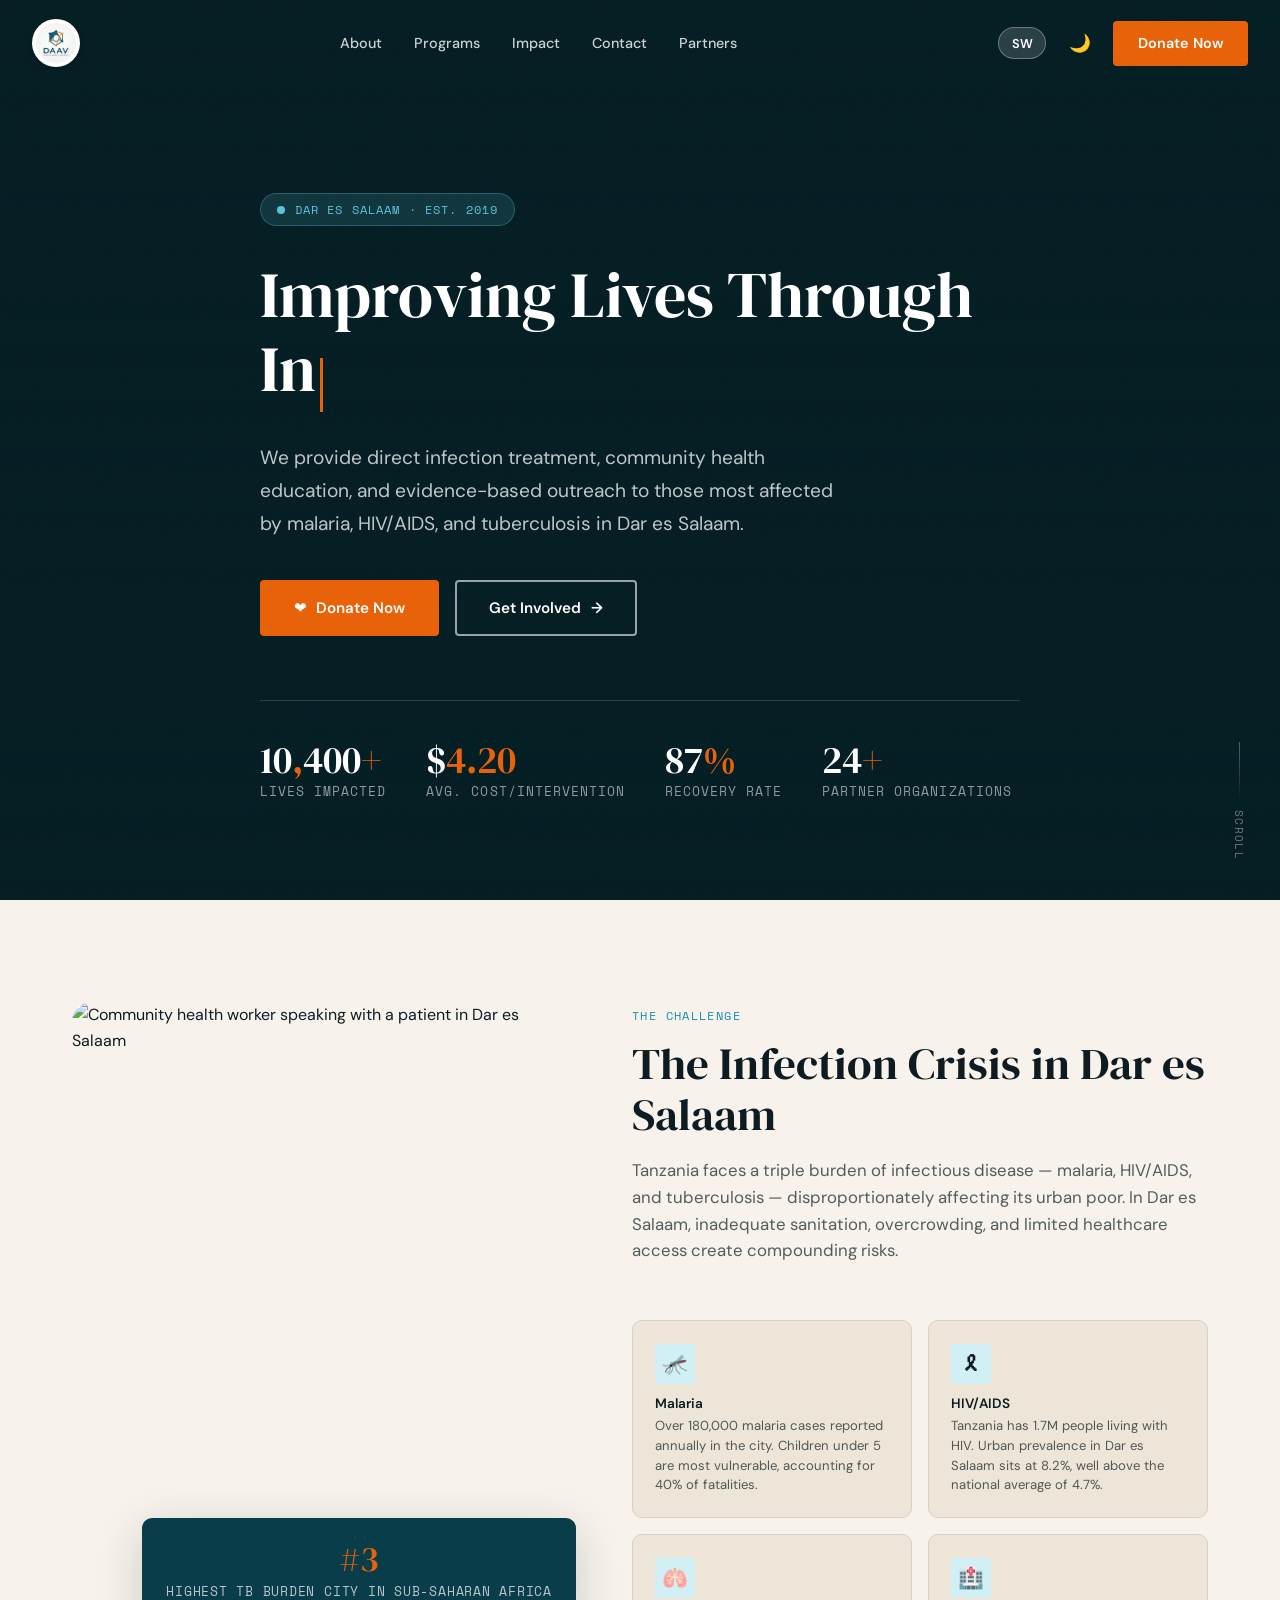
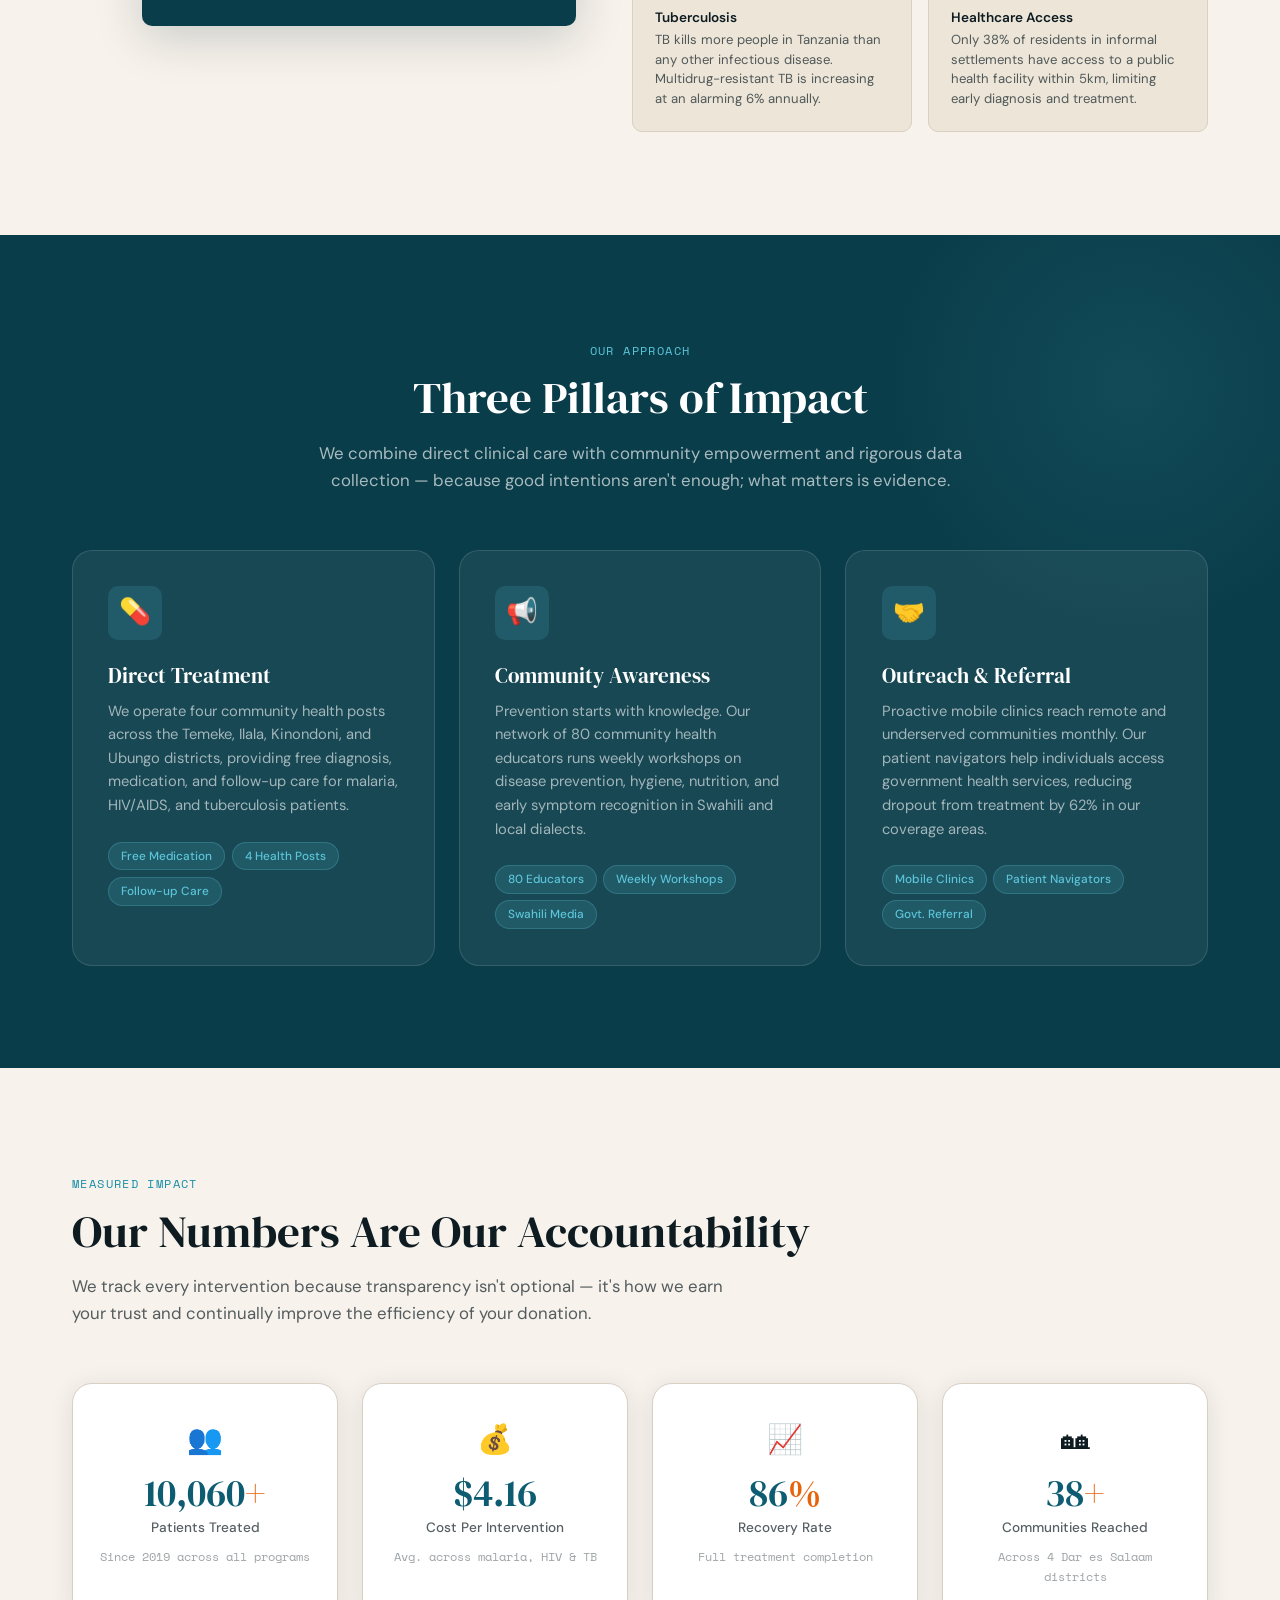
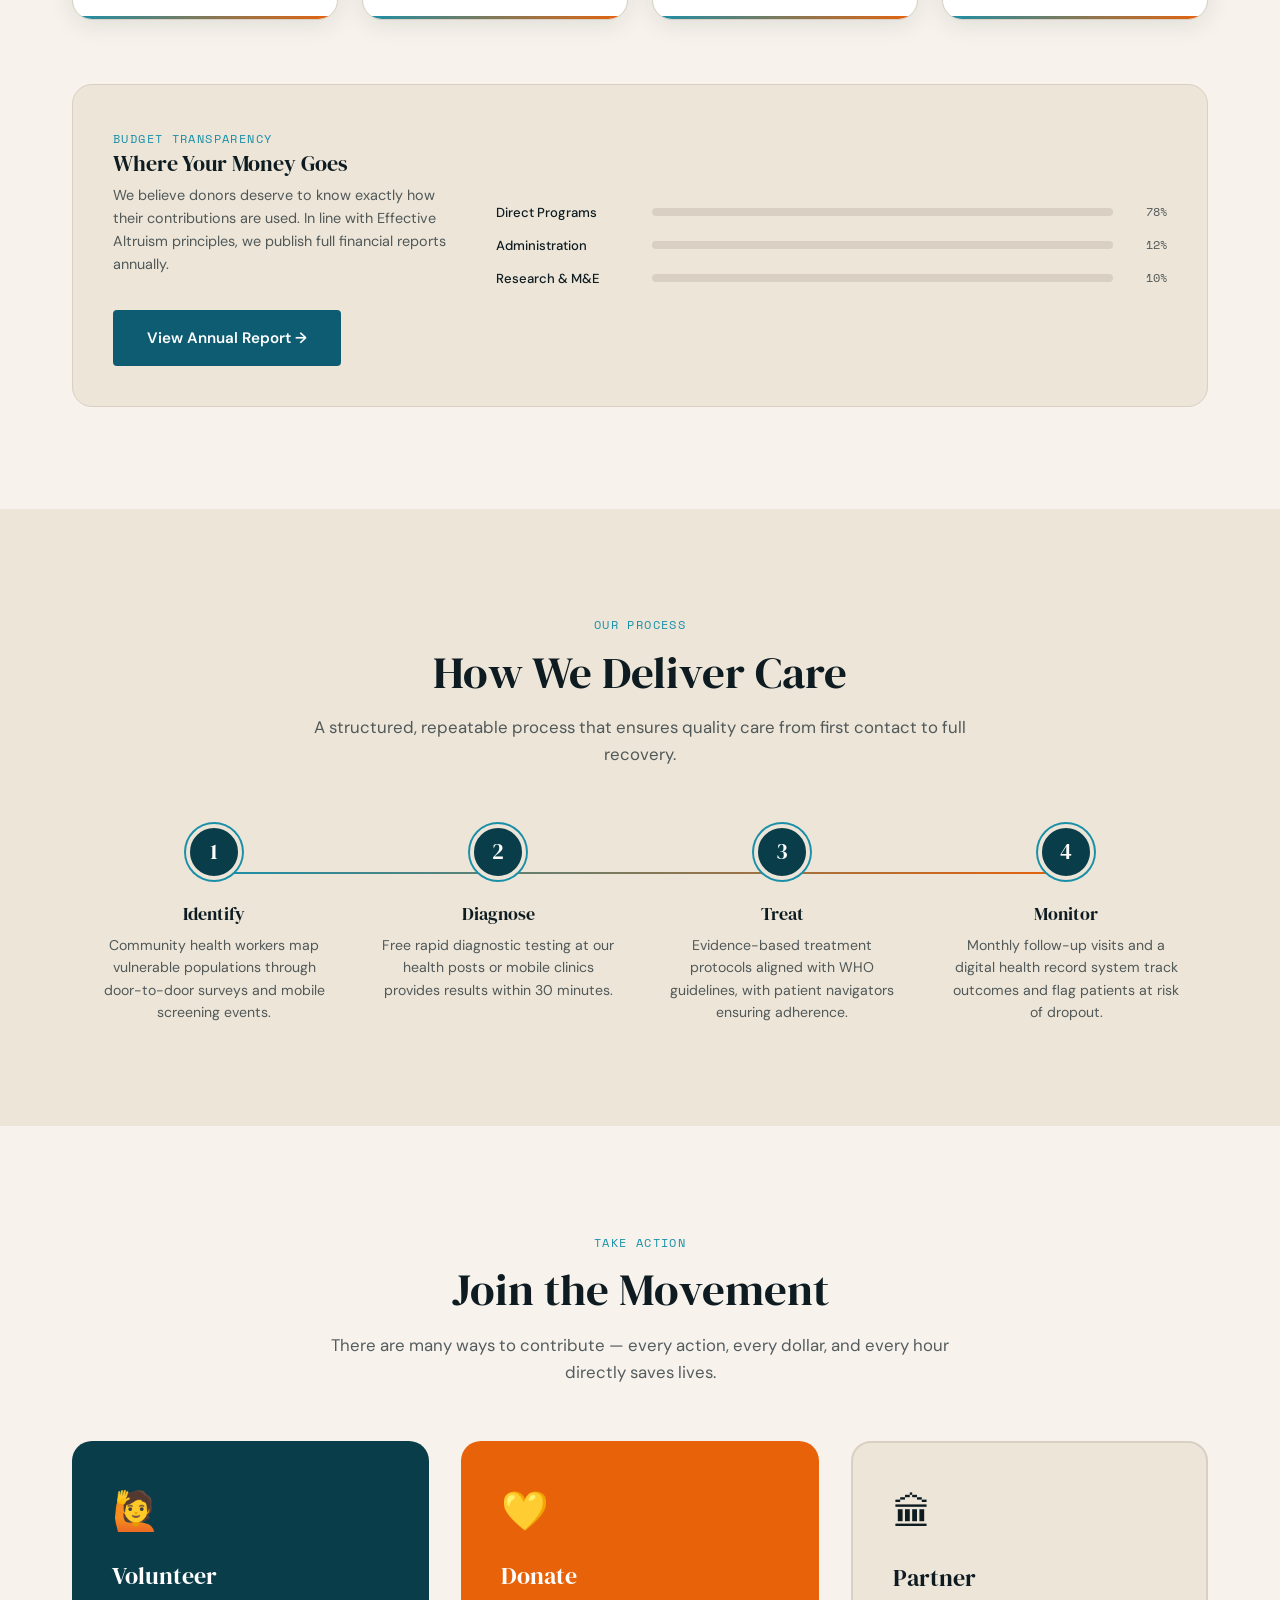
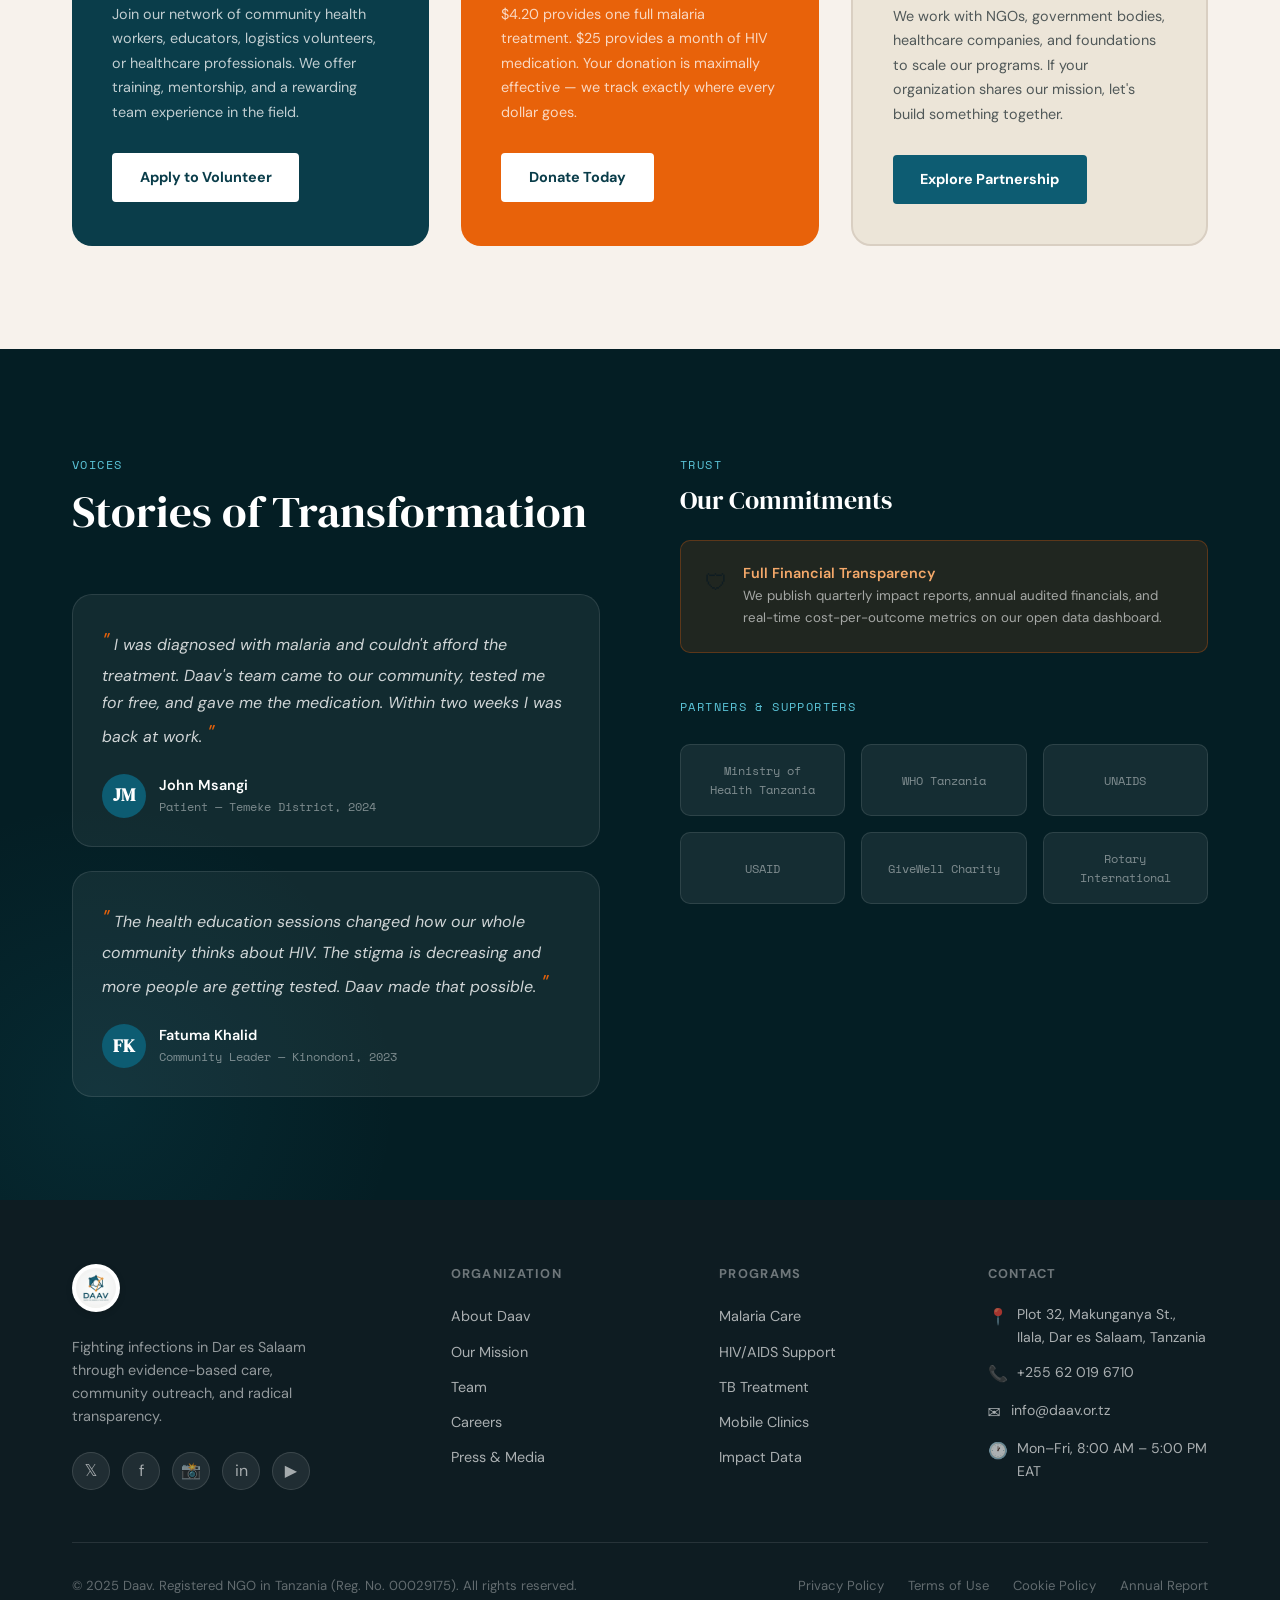
==== commit b74aa7bf: "New Program files update" ====
--- a/index.html
+++ b/index.html
@@ -29,7 +29,29 @@
 
   <ul class="nav-links" role="list">
     <li><a href="#about" data-i18n="nav-about">About</a></li>
-    <li><a href="#solution" data-i18n="nav-programs">Programs</a></li>
+    <li class="nav-item dropdown">
+      <a href="#" class="nav-link dropdown-toggle" data-i18n="nav-programs">
+        Programs
+      </a>
+
+      <div class="dropdown-menu">
+        <a href="/programs/HIV support.html">
+          <span class="dm-icon">🎗</span> HIV/AIDS Support
+        </a>
+        <a href="/programs/malaria care.html">
+          <span class="dm-icon">🦟</span> Malaria Care
+        </a>
+        <a href="/programs/Tb treatment.html">
+          <span class="dm-icon">🫁</span> TB Treatment
+        </a>
+        <a href="/programs/mobile clinic.html">
+          <span class="dm-icon">🚐</span> Mobile Clinics
+        </a>
+        <a href="/programs/impact data.html">
+          <span class="dm-icon">📊</span> Impact Data
+        </a>
+      </div>
+    </li>
     <li><a href="#impact" data-i18n="nav-impact">Impact</a></li>
     <li><a href="#involved" data-i18n="nav-contact">Get Involved</a></li>
     <li><a href="#trust">Partners</a></li>
@@ -526,7 +548,7 @@
       <div class="footer-col">
         <h5>Organization</h5>
         <ul role="list">
-          <li><a href="#">About Daav</a></li>
+          <li><a href="#about">About Daav</a></li>
           <li><a href="#">Our Mission</a></li>
           <li><a href="#">Team</a></li>
           <li><a href="#">Careers</a></li>
@@ -537,11 +559,11 @@
       <div class="footer-col">
         <h5>Programs</h5>
         <ul role="list">
-          <li><a href="#">Malaria Care</a></li>
-          <li><a href="#">HIV/AIDS Support</a></li>
-          <li><a href="#">TB Treatment</a></li>
-          <li><a href="#">Mobile Clinics</a></li>
-          <li><a href="#">Impact Data</a></li>
+          <li><a href="/programs/malaria care.html">Malaria Care</a></li>
+          <li><a href="/programs/HIV support.html">HIV/AIDS Support</a></li>
+          <li><a href="/programs/Tb treatment.html">TB Treatment</a></li>
+          <li><a href="/programs/mobile clinic.html">Mobile Clinics</a></li>
+          <li><a href="/programs/impact data.html">Impact Data</a></li>
         </ul>
       </div>
 
--- a/css/styles.css
+++ b/css/styles.css
@@ -1575,3 +1575,56 @@
     height: 34px;
   }
 }
+
+/* ============================================
+   DROPDOWN STYLES
+   ============================================ */
+.dropdown {
+  position: relative;
+}
+
+.dropdown-menu {
+  position: absolute;
+  top: 100%;
+  left: 0;
+  min-width: 220px;
+  background: #ffffff;
+  border-radius: 8px;
+  box-shadow: 0 8px 20px rgba(0,0,0,0.1);
+  opacity: 0;
+  visibility: hidden;
+  transform: translateY(10px);
+  transition: all 0.25s ease;
+  z-index: 1000;
+}
+
+.dropdown-menu a {
+  display: flex;
+  align-items: center;
+  gap: 10px;
+  padding: 10px 14px;
+  text-decoration: none;
+  color: #333;
+  font-size: 14px;
+}
+
+.dropdown-menu a:hover {
+  background: #f5f7fa;
+}
+
+.nav-item.dropdown:hover .dropdown-menu {
+  opacity: 1;
+  visibility: visible;
+  transform: translateY(0);
+}
+
+.nav-item.dropdown.active .dropdown-menu {
+  opacity: 1;
+  visibility: visible;
+  transform: translateY(0);
+}
+
+.dm-icon {
+  font-size: 16px;
+}
+
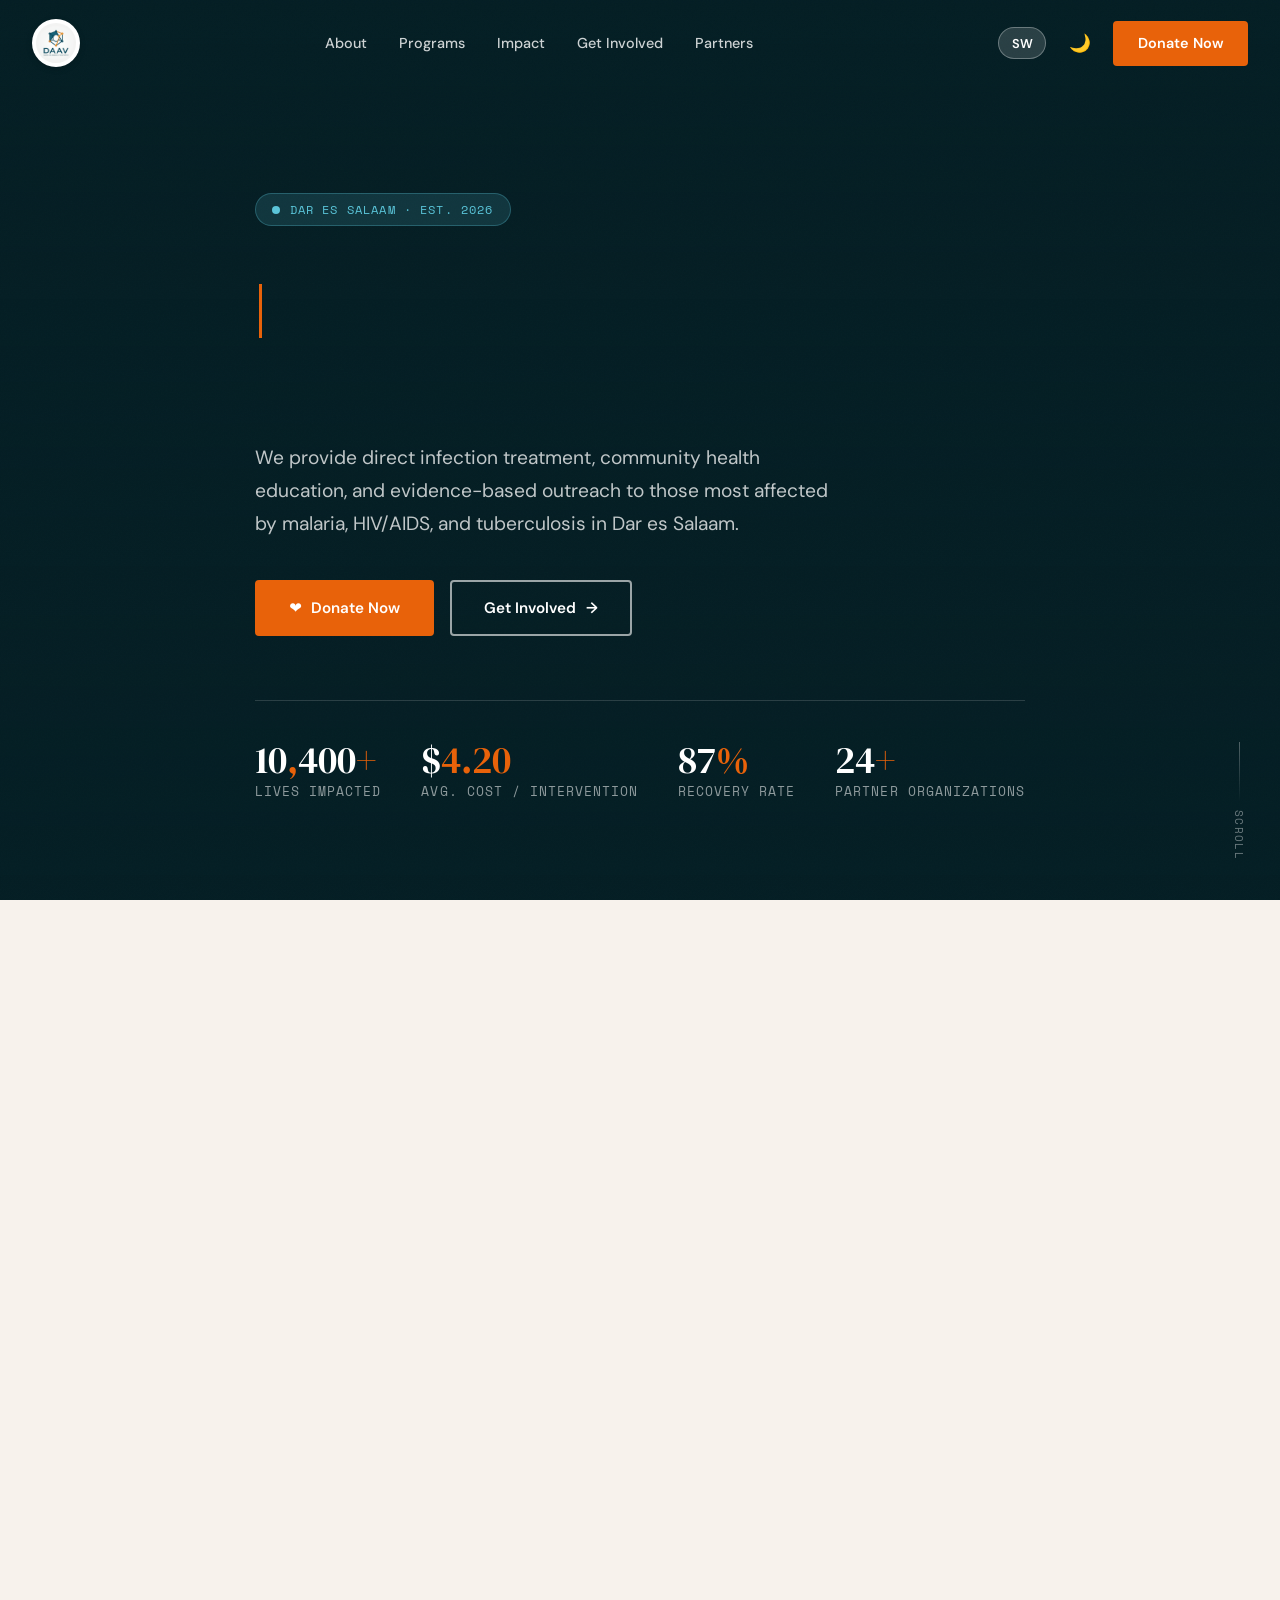
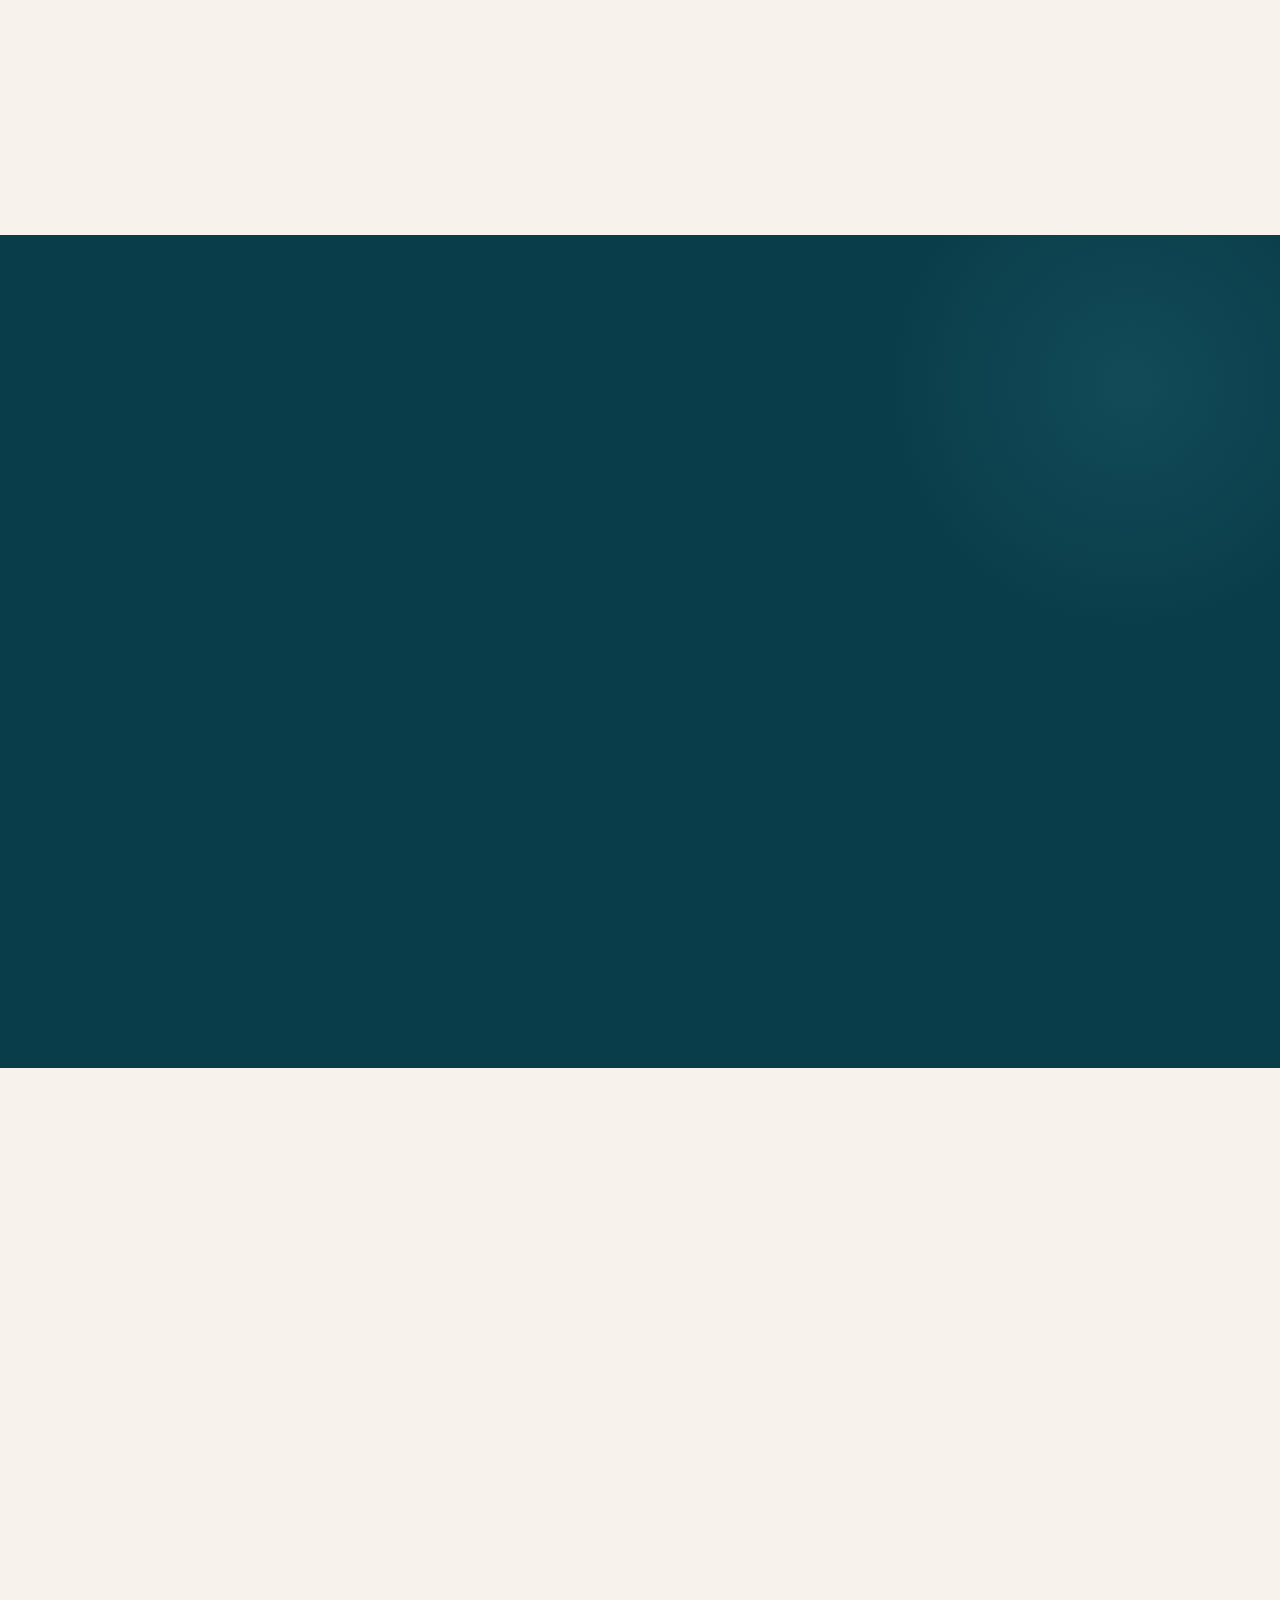
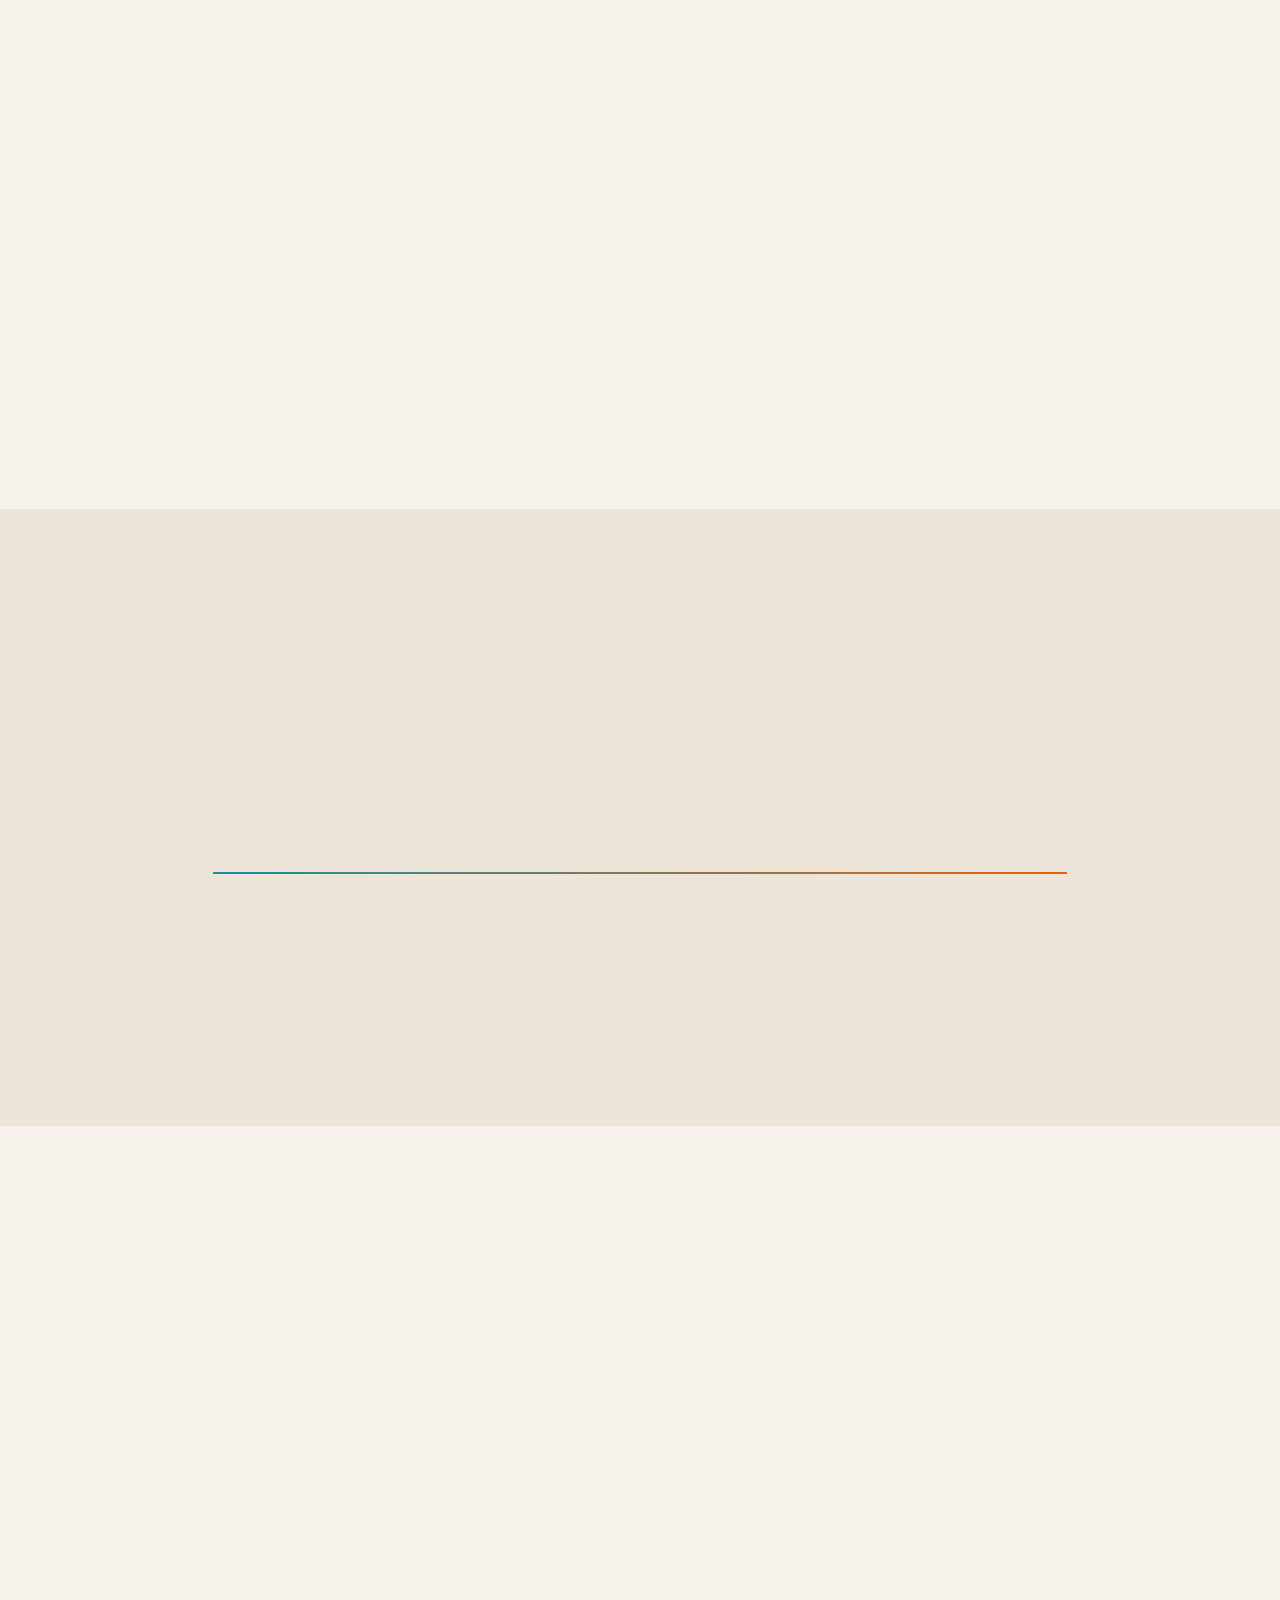
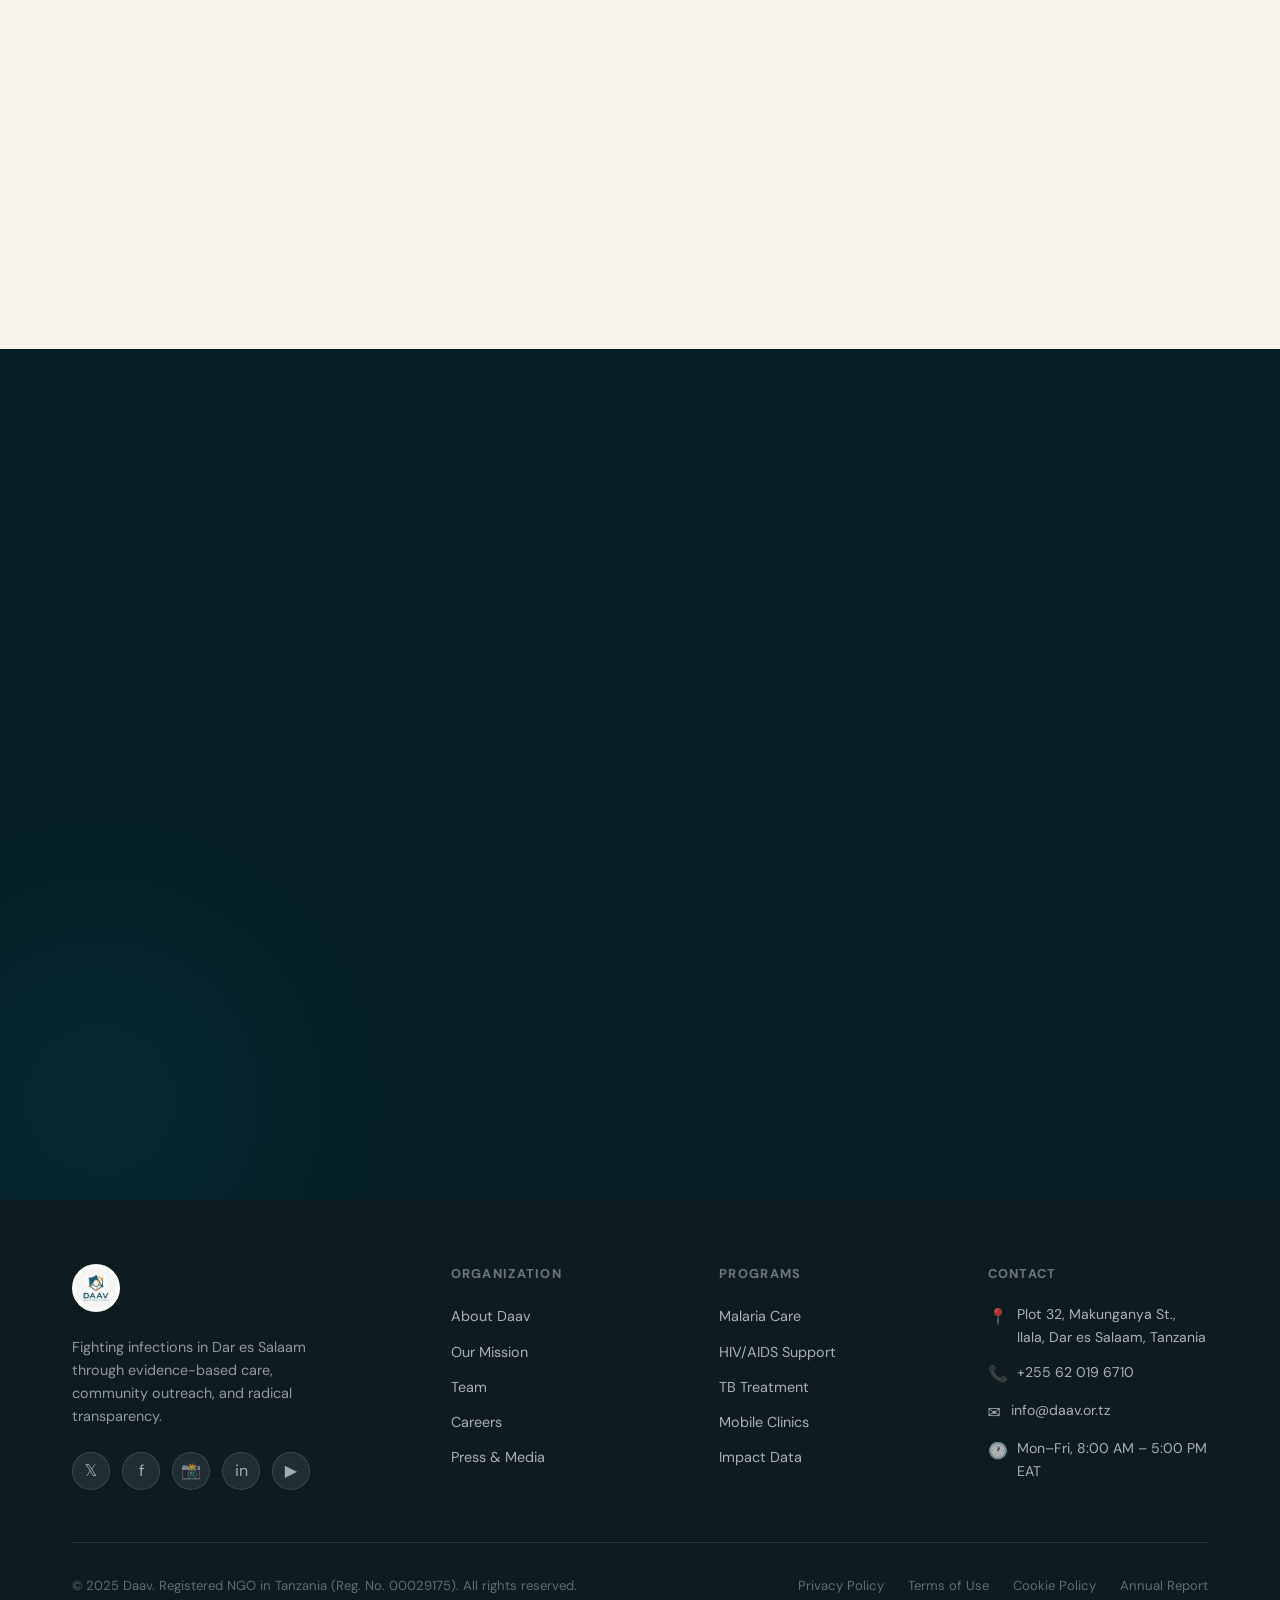
==== commit 5f094ecd: "Mobile navigation update" ====
--- a/index.html
+++ b/index.html
@@ -71,7 +71,18 @@
 <div class="mobile-nav" role="dialog" aria-label="Mobile navigation">
   <button class="mobile-nav-close" aria-label="Close menu">✕</button>
   <a href="#about">About</a>
-  <a href="#solution">Programs</a>
+  <li class="nav-item dropdown" style="list-style: none;">
+    <a href="#" class="nav-link dropdown-toggle" data-i18n="nav-programs">
+      Programs <span class="arrow">▼</span>
+    </a>
+    <div class="dropdown-menu">
+      <a href="/programs/HIV support.html">🎗 HIV/AIDS Support</a>
+      <a href="/programs/malaria care.html">🦟 Malaria Care</a>
+      <a href="/programs/Tb treatment.html">🫁 TB Treatment</a>
+      <a href="/programs/mobile clinic.html">🚐 Mobile Clinics</a>
+      <a href="/programs/impact data.html">📊 Impact Data</a>
+    </div>
+  </li>
   <a href="#impact">Impact</a>
   <a href="#involved">Get Involved</a>
   <a href="#trust">Partners</a>
--- a/css/styles.css
+++ b/css/styles.css
@@ -1612,16 +1612,44 @@
   background: #f5f7fa;
 }
 
-.nav-item.dropdown:hover .dropdown-menu {
-  opacity: 1;
-  visibility: visible;
-  transform: translateY(0);
-}
-
-.nav-item.dropdown.active .dropdown-menu {
-  opacity: 1;
-  visibility: visible;
-  transform: translateY(0);
+@media (min-width: 769px) {
+  .nav-item.dropdown:hover .dropdown-menu {
+    opacity: 1;
+    visibility: visible;
+    transform: translateY(0);
+  }
+}
+
+@media (max-width: 768px) {
+  .dropdown-menu {
+    position: static;
+    box-shadow: none;
+    transform: none;
+    opacity: 1;
+    visibility: hidden;
+    display: none;
+    background: transparent;
+  }
+
+  .dropdown-menu a {
+    color: var(--white);
+    justify-content: center;
+    font-size: 1.2rem;
+  }
+
+  .dropdown-menu a:hover {
+    background: rgba(255,255,255,.05);
+  }
+
+  .nav-item.dropdown.active .dropdown-menu {
+    display: block;
+    visibility: visible;
+  }
+}
+
+.arrow {
+  font-size: 10px;
+  margin-left: 5px;
 }
 
 .dm-icon {
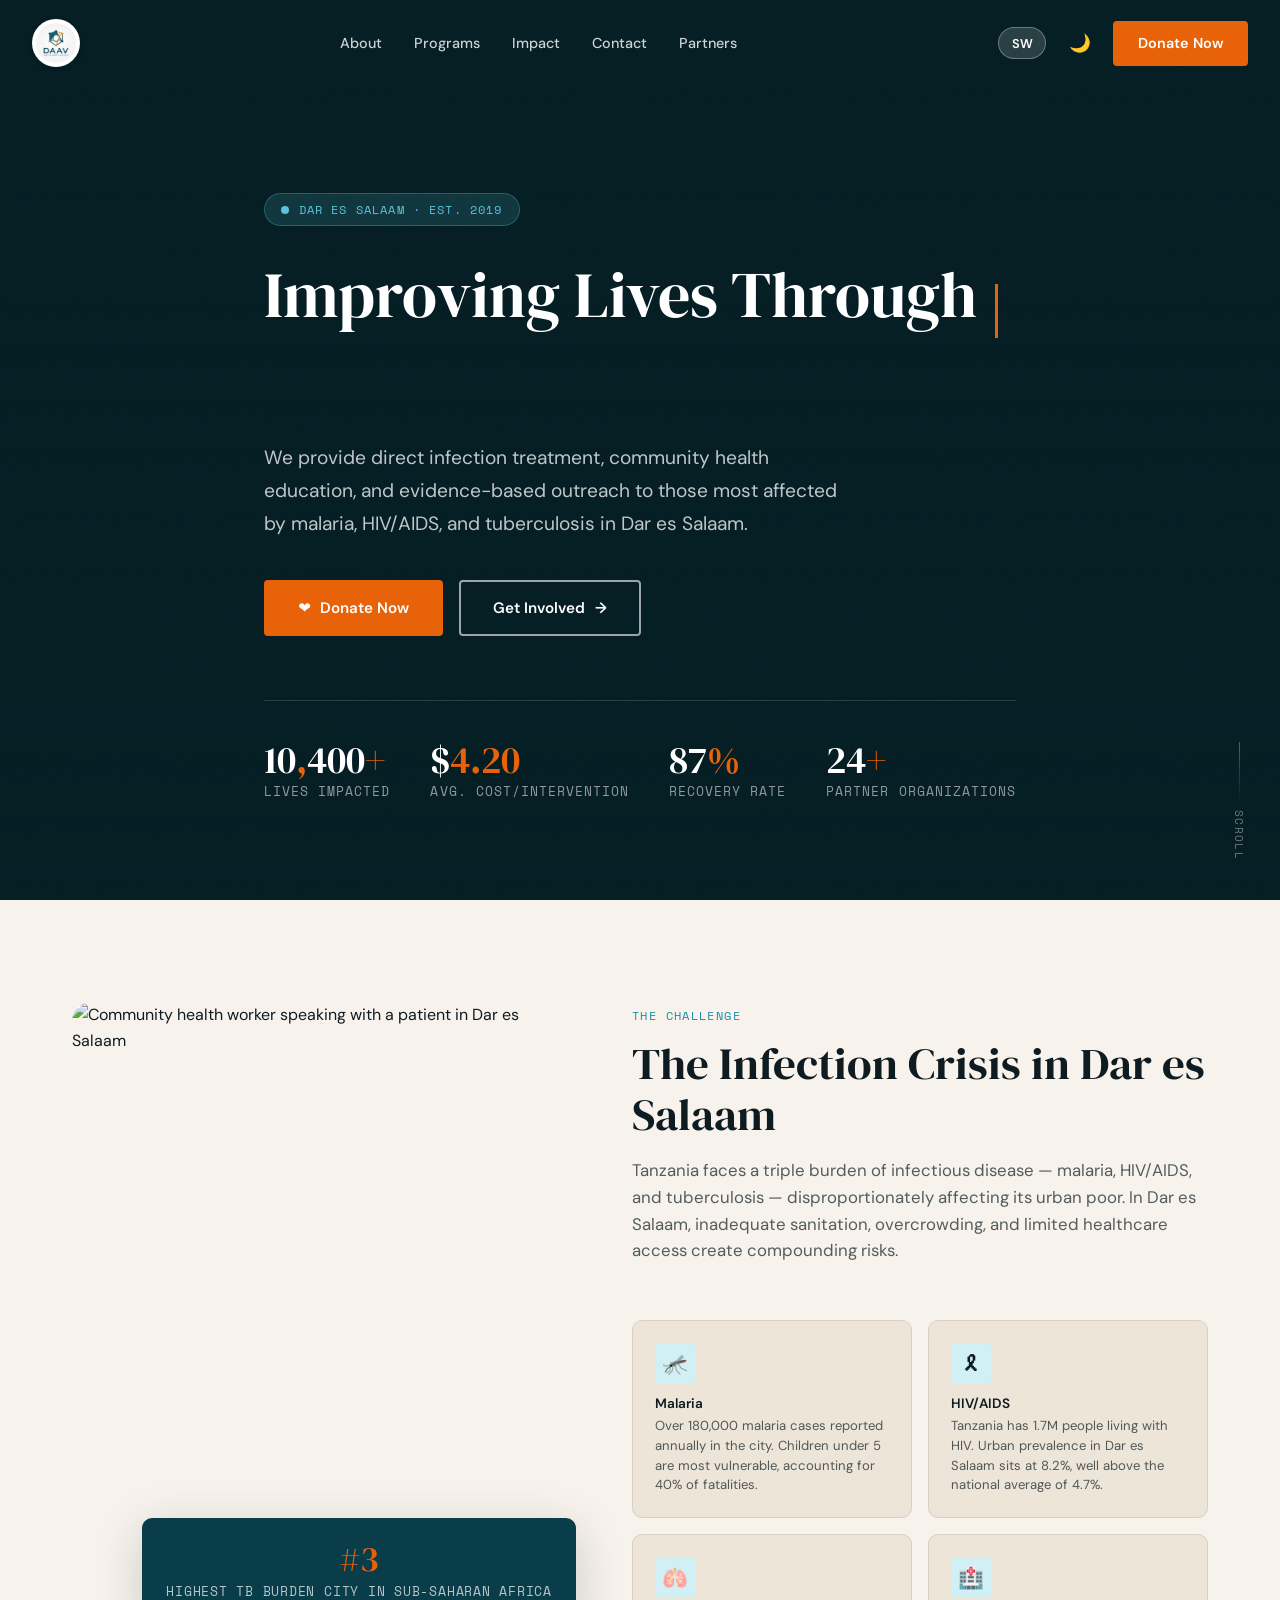
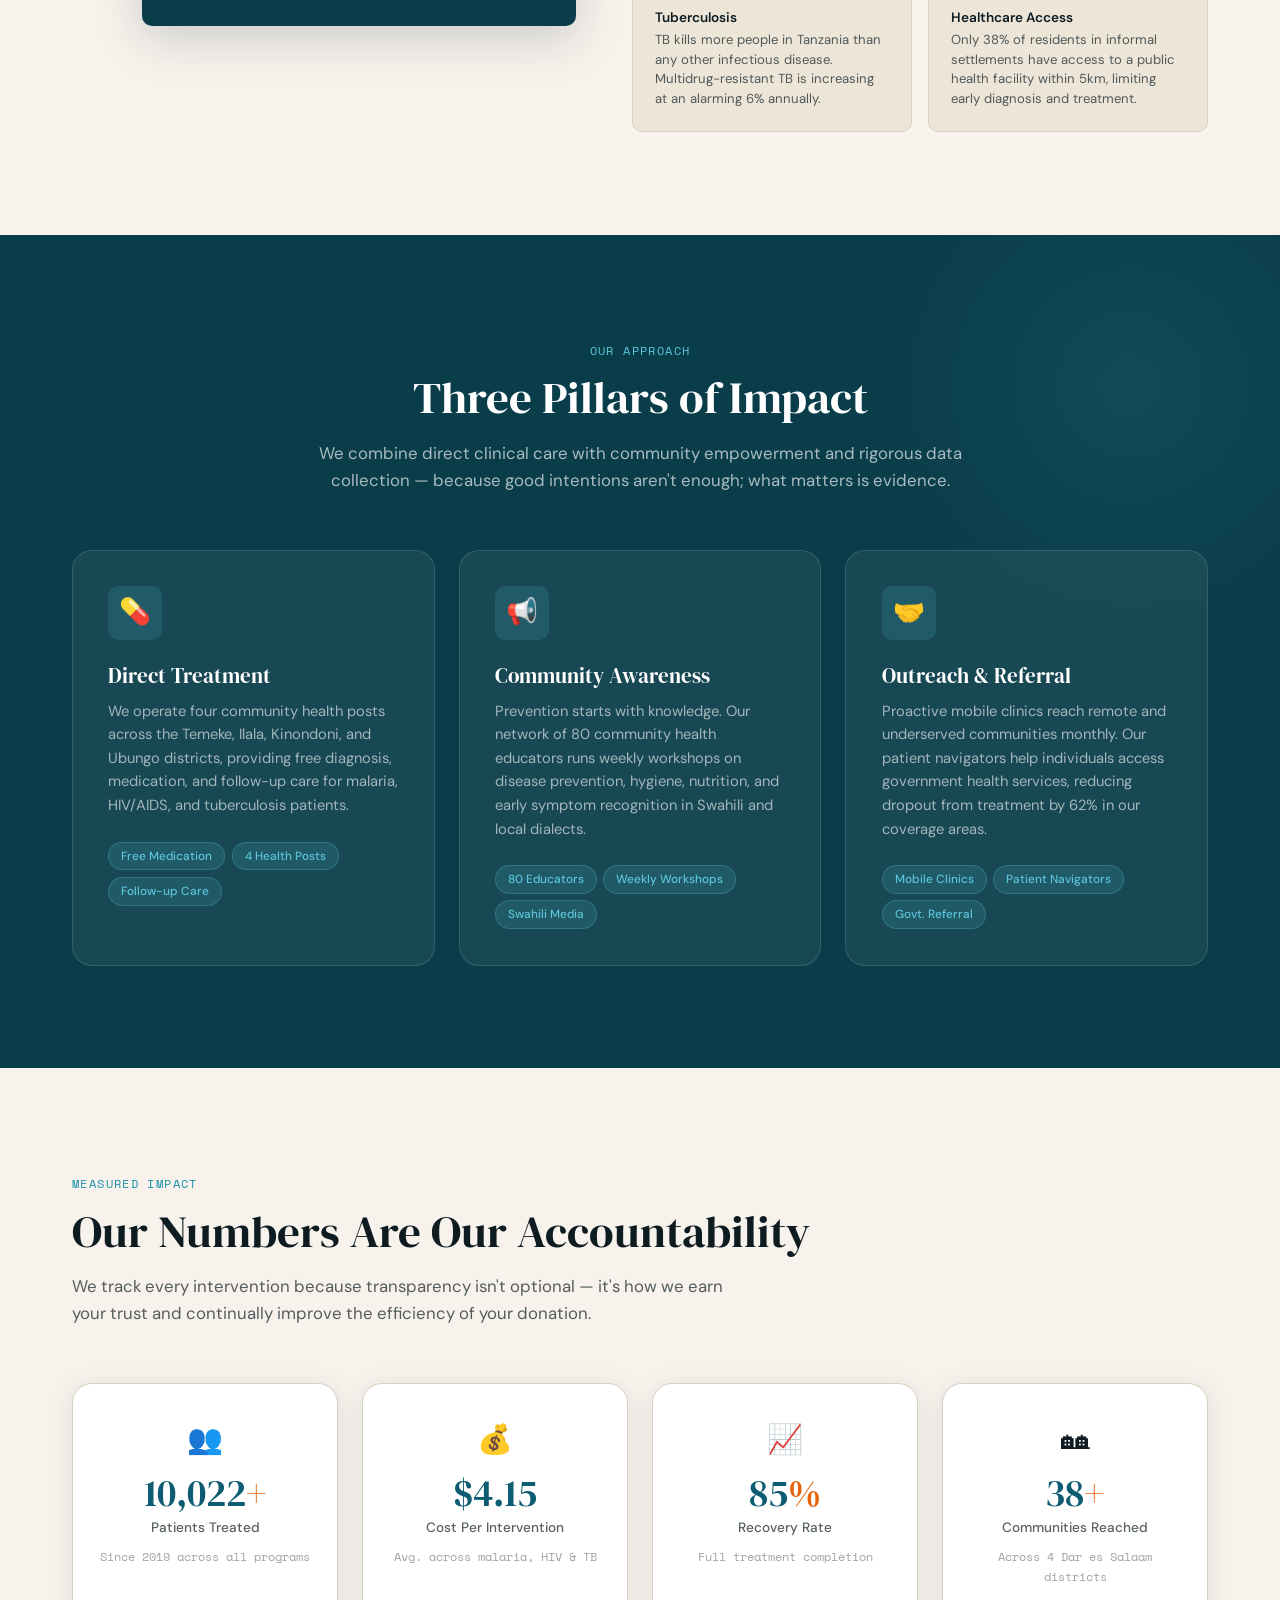
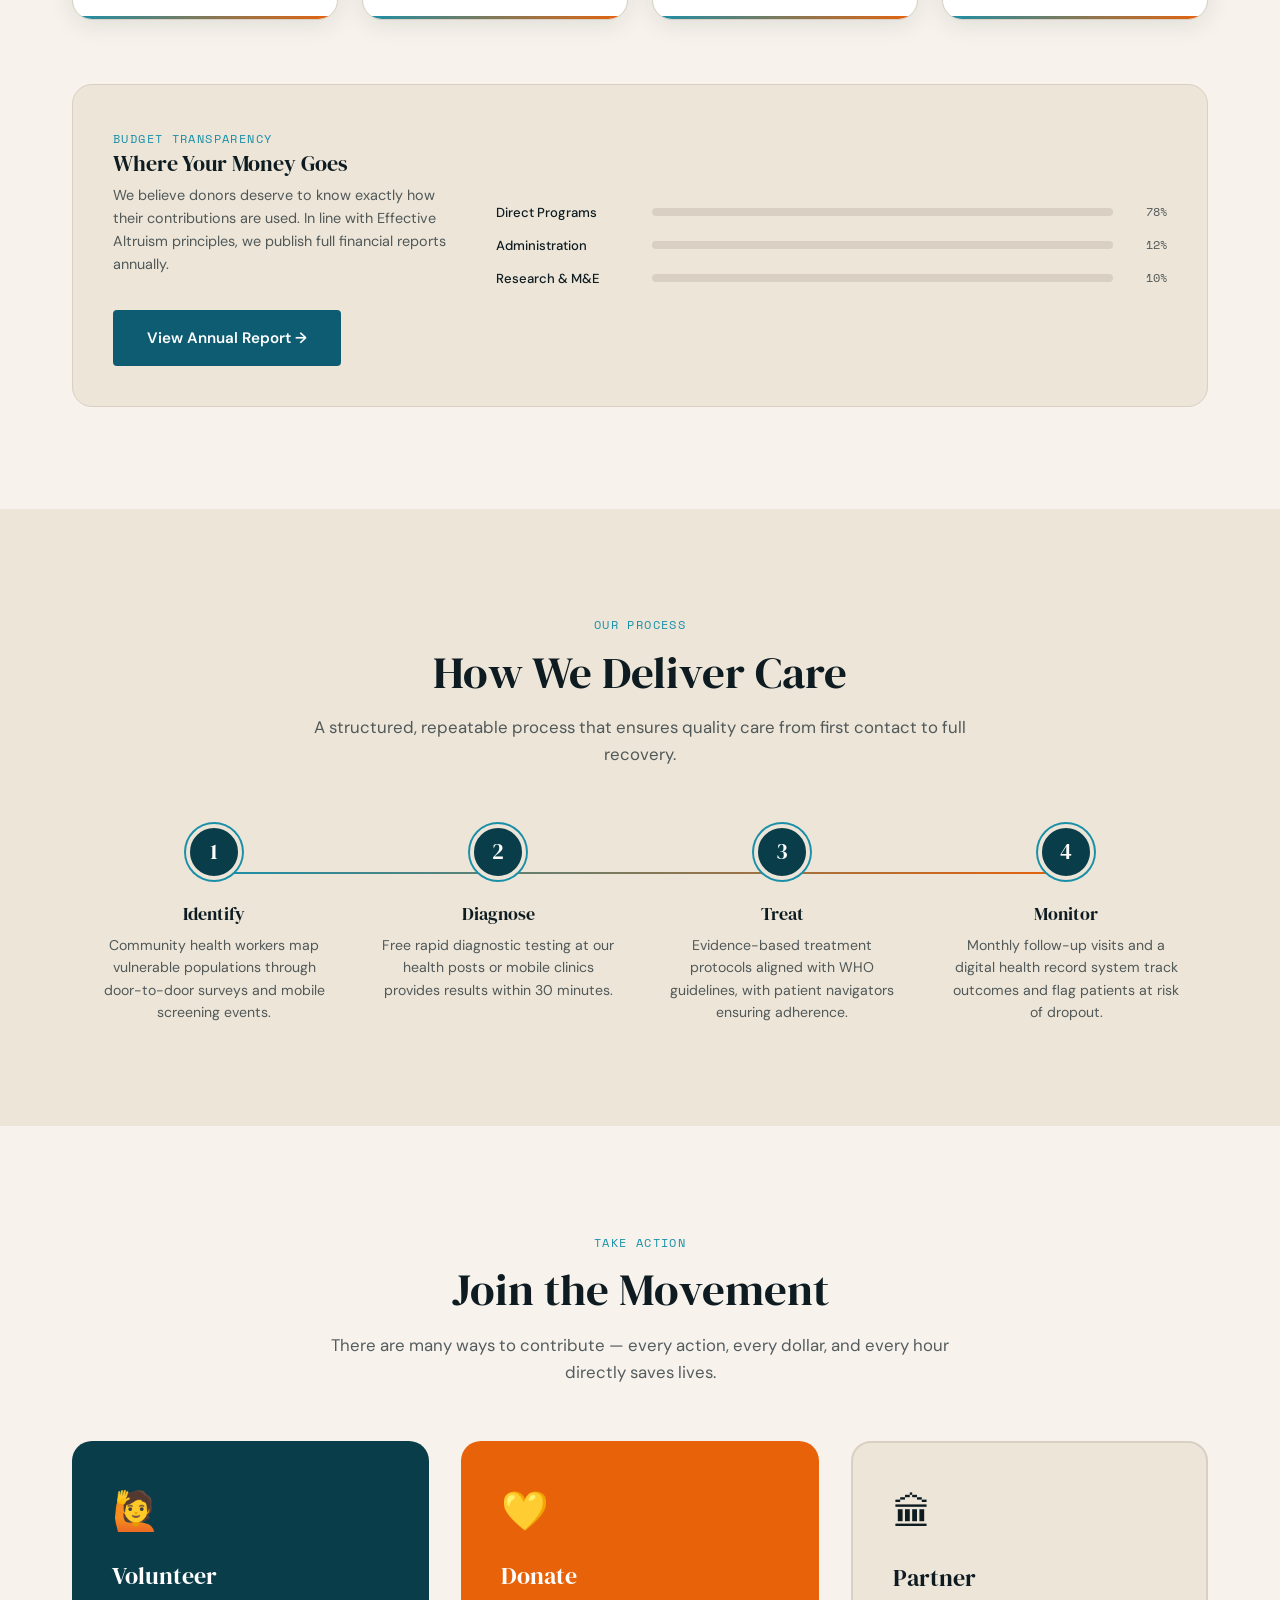
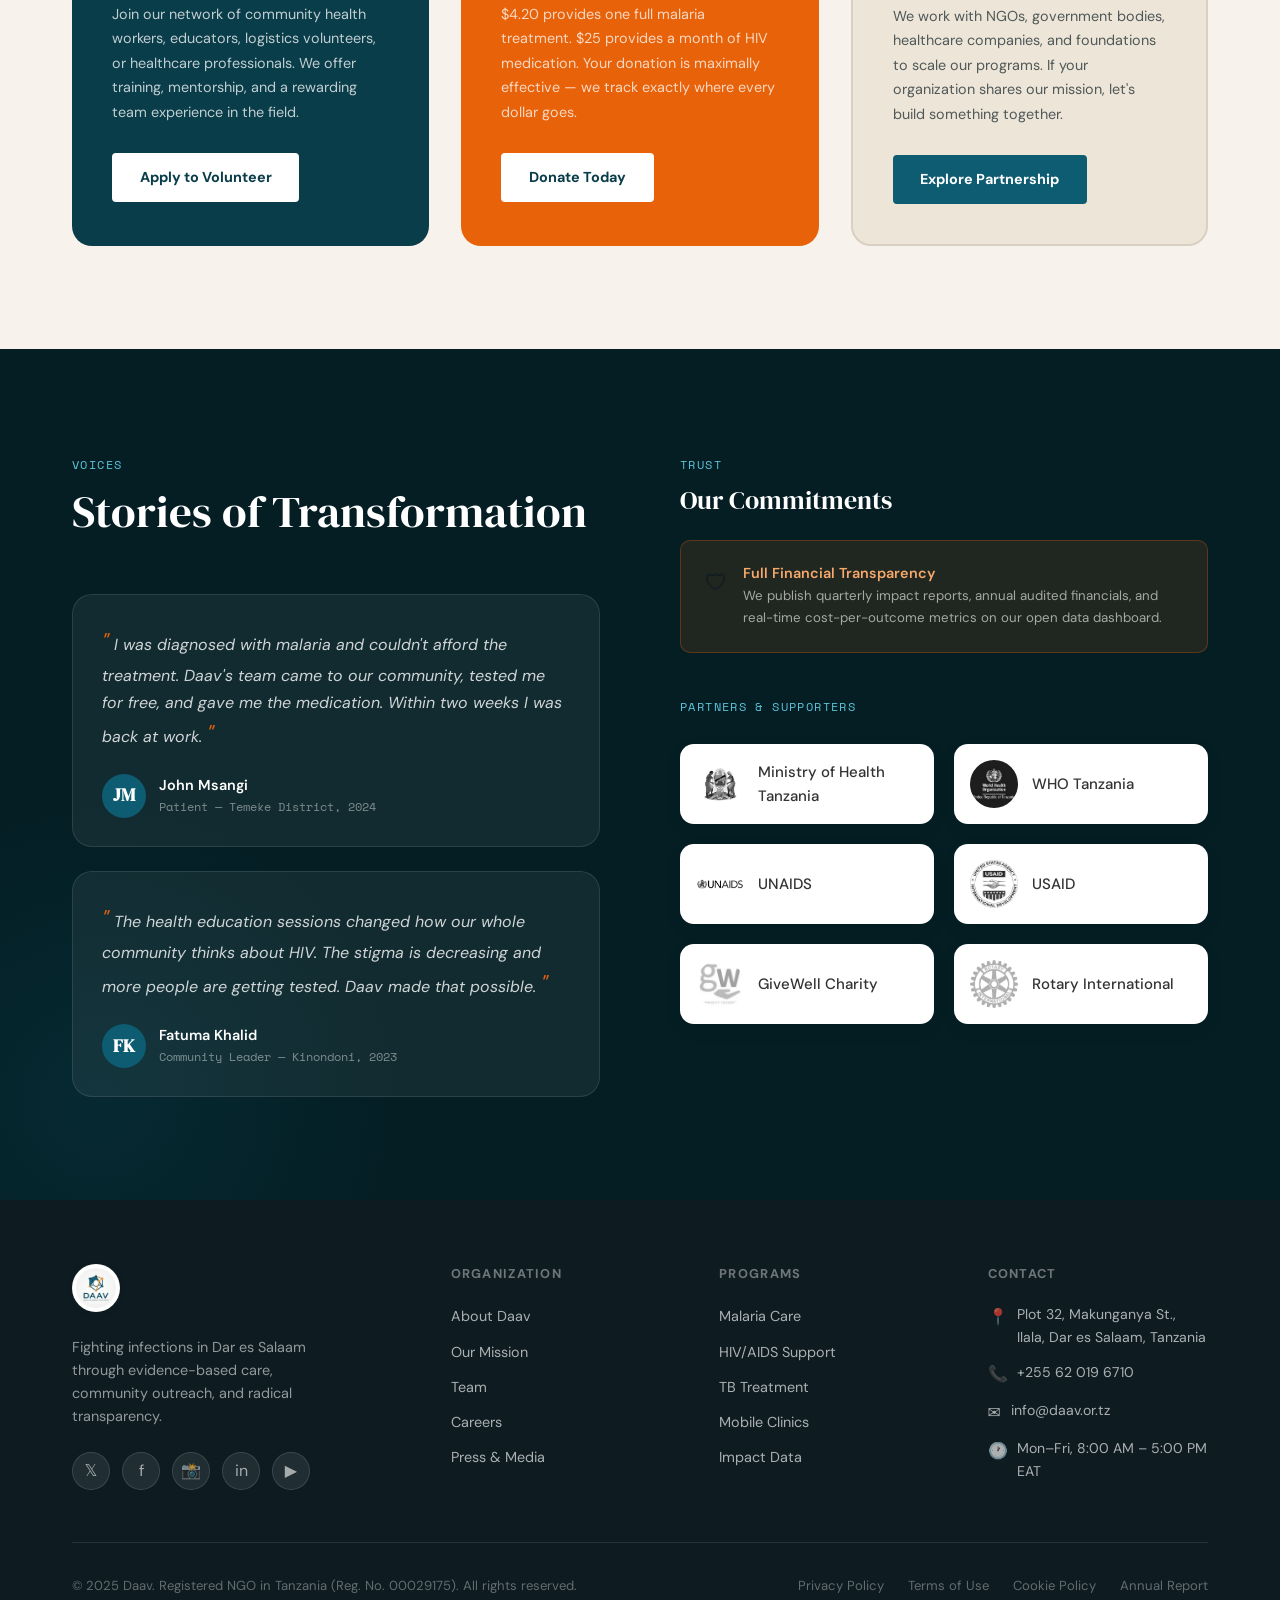
==== commit 0d754d51: "add partner logos and implement 2-column responsive grid in partners section" ====
--- a/index.html
+++ b/index.html
@@ -521,12 +521,30 @@
         </div>
 
         <div class="partners-grid" role="list">
-          <div class="partner-logo" role="listitem">Ministry of Health Tanzania</div>
-          <div class="partner-logo" role="listitem">WHO Tanzania</div>
-          <div class="partner-logo" role="listitem">UNAIDS</div>
-          <div class="partner-logo" role="listitem">USAID</div>
-          <div class="partner-logo" role="listitem">GiveWell Charity</div>
-          <div class="partner-logo" role="listitem">Rotary International</div>
+          <div class="partner-logo" role="listitem">
+            <img src="assets/ministry of health Tz.webp" alt="Ministry of Health Tanzania Logo">
+            <span>Ministry of Health Tanzania</span>
+          </div>
+          <div class="partner-logo" role="listitem">
+            <img src="assets/who Tanzania.webp" alt="WHO Tanzania Logo">
+            <span>WHO Tanzania</span>
+          </div>
+          <div class="partner-logo" role="listitem">
+            <img src="assets/unaids.webp" alt="UNAIDS Logo">
+            <span>UNAIDS</span>
+          </div>
+          <div class="partner-logo" role="listitem">
+            <img src="assets/usaids.webp" alt="USAID Logo">
+            <span>USAID</span>
+          </div>
+          <div class="partner-logo" role="listitem">
+            <img src="assets/GW charity.webp" alt="GiveWell Charity Logo">
+            <span>GiveWell Charity</span>
+          </div>
+          <div class="partner-logo" role="listitem">
+            <img src="assets/rotary.webp" alt="Rotary International Logo">
+            <span>Rotary International</span>
+          </div>
         </div>
       </div>
 
--- a/css/styles.css
+++ b/css/styles.css
@@ -1,1658 +1,1688 @@
-/* ============================================
-   DAAV NGO — styles.css
-   Editorial Humanitarian Design System
-   ============================================ */
-
-/* --- Google Fonts Import --- */
-@import url('https://fonts.googleapis.com/css2?family=DM+Serif+Display:ital@0;1&family=DM+Sans:wght@300;400;500;600;700&family=Space+Mono:wght@400;700&display=swap');
-
-/* --- CSS Variables --- */
-:root {
-  --teal-950: #041e24;
-  --teal-900: #0a3d4a;
-  --teal-700: #0d5c72;
-  --teal-500: #1a8fa8;
-  --teal-300: #5bc4d8;
-  --teal-100: #d0f0f5;
-  --teal-50:  #eaf8fb;
-
-  --amber:    #e8620a;
-  --amber-lt: #f5a96a;
-  --amber-dk: #b84a06;
-
-  --cream:    #f7f2ec;
-  --sand:     #ece5d8;
-  --bone:     #d9cfc2;
-
-  --ink:      #0e1c22;
-  --ink-70:   rgba(14,28,34,.7);
-  --ink-40:   rgba(14,28,34,.4);
-  --white:    #ffffff;
-
-  --font-display: 'DM Serif Display', Georgia, serif;
-  --font-body:    'DM Sans', system-ui, sans-serif;
-  --font-mono:    'Space Mono', monospace;
-
-  --radius-sm: 4px;
-  --radius-md: 10px;
-  --radius-lg: 20px;
-
-  --shadow-card: 0 4px 24px rgba(4,30,36,.10);
-  --shadow-lift: 0 12px 48px rgba(4,30,36,.18);
-
-  --ease-out-expo: cubic-bezier(0.16,1,0.3,1);
-  --ease-in-out:   cubic-bezier(0.4,0,0.2,1);
-
-  --max-w: 1200px;
-  --gutter: clamp(1rem, 4vw, 2rem);
-}
-
-/* Dark mode */
-[data-theme="dark"] {
-  --cream:  #0e1c22;
-  --sand:   #142530;
-  --bone:   #1e3545;
-  --ink:    #e8f4f7;
-  --ink-70: rgba(232,244,247,.7);
-  --ink-40: rgba(232,244,247,.4);
-  --white:  #0a2d38;
-  --shadow-card: 0 4px 24px rgba(0,0,0,.4);
-  --shadow-lift: 0 12px 48px rgba(0,0,0,.5);
-}
-
-/* --- Reset & Base --- */
-*, *::before, *::after { box-sizing: border-box; margin: 0; padding: 0; }
-
-html { scroll-behavior: smooth; font-size: 16px; }
-
-body {
-  font-family: var(--font-body);
-  background: var(--cream);
-  color: var(--ink);
-  line-height: 1.6;
-  overflow-x: hidden;
-  transition: background .3s var(--ease-in-out), color .3s var(--ease-in-out);
-}
-
-img { max-width: 100%; height: auto; display: block; }
-a  { color: inherit; text-decoration: none; }
-ul { list-style: none; }
-
-/* --- Typography Scale --- */
-h1, h2, h3, h4 {
-  font-family: var(--font-display);
-  line-height: 1.15;
-  font-weight: 400;
-}
-
-h1 { font-size: clamp(2.4rem, 5vw, 4.2rem); }
-h2 { font-size: clamp(1.9rem, 3.5vw, 3rem); }
-h3 { font-size: clamp(1.3rem, 2vw, 1.75rem); }
-h4 { font-size: 1.1rem; }
-
-p  { font-size: clamp(.95rem, 1.5vw, 1.05rem); color: var(--ink-70); max-width: 65ch; }
-
-.label {
-  font-family: var(--font-mono);
-  font-size: .72rem;
-  letter-spacing: .12em;
-  text-transform: uppercase;
-  color: var(--teal-500);
-}
-
-/* --- Layout Utilities --- */
-.container {
-  width: 100%;
-  max-width: var(--max-w);
-  margin: 0 auto;
-  padding: 0 var(--gutter);
-}
-
-.section-pad { padding: clamp(4rem, 8vw, 8rem) 0; }
-
-.grid-2 { display: grid; grid-template-columns: 1fr 1fr; gap: 2rem; }
-.grid-3 { display: grid; grid-template-columns: repeat(3, 1fr); gap: 2rem; }
-.grid-4 { display: grid; grid-template-columns: repeat(4, 1fr); gap: 1.5rem; }
-
-/* --- Buttons --- */
-.btn {
-  display: inline-flex;
-  align-items: center;
-  gap: .6rem;
-  padding: .85rem 2rem;
-  border-radius: var(--radius-sm);
-  font-family: var(--font-body);
-  font-size: .95rem;
-  font-weight: 600;
-  cursor: pointer;
-  border: 2px solid transparent;
-  transition: all .25s var(--ease-in-out);
-  text-decoration: none;
-}
-
-.btn-primary {
-  background: var(--amber);
-  color: var(--white);
-  border-color: var(--amber);
-}
-.btn-primary:hover {
-  background: var(--amber-dk);
-  border-color: var(--amber-dk);
-  transform: translateY(-2px);
-  box-shadow: 0 8px 28px rgba(232,98,10,.35);
-}
-
-.btn-outline {
-  background: transparent;
-  color: var(--white);
-  border-color: rgba(255,255,255,.6);
-}
-.btn-outline:hover {
-  background: rgba(255,255,255,.12);
-  border-color: var(--white);
-  transform: translateY(-2px);
-}
-
-.btn-teal {
-  background: var(--teal-700);
-  color: var(--white);
-  border-color: var(--teal-700);
-}
-.btn-teal:hover {
-  background: var(--teal-900);
-  transform: translateY(-2px);
-  box-shadow: 0 8px 28px rgba(13,92,114,.35);
-}
-
-/* --- Scroll Reveal --- */
-.reveal {
-  opacity: 0;
-  transform: translateY(32px);
-  transition: opacity .7s var(--ease-out-expo), transform .7s var(--ease-out-expo);
-}
-.reveal.visible {
-  opacity: 1;
-  transform: translateY(0);
-}
-.reveal-delay-1 { transition-delay: .1s; }
-.reveal-delay-2 { transition-delay: .2s; }
-.reveal-delay-3 { transition-delay: .3s; }
-.reveal-delay-4 { transition-delay: .4s; }
-.reveal-delay-5 { transition-delay: .5s; }
-
-/* ============================================
-   NAVIGATION
-   ============================================ */
-.nav {
-  position: fixed;
-  top: 0; left: 0; right: 0;
-  z-index: 1000;
-  padding: 1.2rem var(--gutter);
-  display: flex;
-  align-items: center;
-  justify-content: space-between;
-  transition: background .35s, backdrop-filter .35s, box-shadow .35s;
-}
-
-.nav.scrolled {
-  background: rgba(10, 61, 74, .92);
-  backdrop-filter: blur(16px);
-  box-shadow: 0 2px 20px rgba(4,30,36,.25);
-}
-
-.nav-logo {
-  display: flex;
-  align-items: center;
-  gap: .75rem;
-}
-
-.nav-logo-mark {
-  width: 40px; height: 40px;
-  background: var(--amber);
-  border-radius: var(--radius-sm);
-  display: flex; align-items: center; justify-content: center;
-  font-family: var(--font-display);
-  font-size: 1.3rem;
-  color: var(--white);
-  font-weight: 700;
-  letter-spacing: -.02em;
-}
-
-.nav-logo-text {
-  font-family: var(--font-display);
-  font-size: 1.4rem;
-  color: var(--white);
-  letter-spacing: .02em;
-}
-
-.nav-links {
-  display: flex;
-  align-items: center;
-  gap: 2rem;
-}
-
-.nav-links a {
-  color: rgba(255,255,255,.8);
-  font-size: .9rem;
-  font-weight: 500;
-  transition: color .2s;
-  position: relative;
-}
-
-.nav-links a::after {
-  content: '';
-  position: absolute;
-  bottom: -4px; left: 0;
-  width: 0; height: 2px;
-  background: var(--amber);
-  transition: width .25s var(--ease-out-expo);
-}
-
-.nav-links a:hover { color: var(--white); }
-.nav-links a:hover::after { width: 100%; }
-
-.nav-actions {
-  display: flex;
-  align-items: center;
-  gap: 1rem;
-}
-
-.btn-donate-nav {
-  background: var(--amber);
-  color: var(--white);
-  padding: .55rem 1.4rem;
-  border-radius: var(--radius-sm);
-  font-size: .9rem;
-  font-weight: 600;
-  transition: all .2s;
-  border: 2px solid var(--amber);
-}
-.btn-donate-nav:hover {
-  background: var(--amber-dk);
-  border-color: var(--amber-dk);
-}
-
-.btn-icon {
-  background: transparent;
-  border: none;
-  color: var(--white);
-  cursor: pointer;
-  padding: .4rem;
-  border-radius: 50%;
-  display: flex;
-  align-items: center;
-  transition: background .2s;
-  font-size: 1.1rem;
-}
-.btn-icon:hover { background: rgba(255,255,255,.12); }
-
-.btn-lang {
-  background: rgba(255,255,255,.15);
-  border: 1px solid rgba(255,255,255,.3);
-  color: var(--white);
-  padding: .4rem .8rem;
-  border-radius: 20px;
-  font-size: .8rem;
-  font-weight: 600;
-  cursor: pointer;
-  transition: all .2s;
-  font-family: var(--font-body);
-}
-.btn-lang:hover { background: rgba(255,255,255,.25); }
-
-.nav-hamburger {
-  display: none;
-  flex-direction: column;
-  gap: 5px;
-  cursor: pointer;
-  padding: .4rem;
-}
-
-.nav-hamburger span {
-  display: block;
-  width: 24px; height: 2px;
-  background: var(--white);
-  border-radius: 2px;
-  transition: all .3s;
-}
-
-/* ============================================
-   HERO SECTION
-   ============================================ */
-.hero {
-  position: relative;
-  min-height: 100vh;
-  display: flex;
-  align-items: center;
-  overflow: hidden;
-  background: var(--teal-950);
-}
-
-.hero-bg {
-  position: absolute;
-  inset: 0;
-  background-image:
-    linear-gradient(to bottom, rgba(4,30,36,.3) 0%, rgba(4,30,36,.6) 50%, rgba(4,30,36,.85) 100%),
-    url('https://images.unsplash.com/photo-1576091160550-2173dba999ef?w=1920&q=80');
-  background-size: cover;
-  background-position: center 30%;
-  will-change: transform;
-  transition: background-position .1s linear;
-}
-
-/* Grain overlay */
-.hero-bg::after {
-  content: '';
-  position: absolute;
-  inset: 0;
-  background-image: url("data:image/svg+xml,%3Csvg viewBox='0 0 200 200' xmlns='http://www.w3.org/2000/svg'%3E%3Cfilter id='noise'%3E%3CfeTurbulence type='fractalNoise' baseFrequency='.65' numOctaves='3' stitchTiles='stitch'/%3E%3C/filter%3E%3Crect width='100%25' height='100%25' filter='url(%23noise)' opacity='.04'/%3E%3C/svg%3E");
-  background-size: 200px 200px;
-  opacity: .4;
-  pointer-events: none;
-}
-
-.hero-content {
-  position: relative;
-  z-index: 2;
-  max-width: var(--max-w);
-  margin: 0 auto;
-  padding: 0 var(--gutter);
-  padding-top: 6rem;
-}
-
-.hero-eyebrow {
-  display: inline-flex;
-  align-items: center;
-  gap: .6rem;
-  background: rgba(91,196,216,.15);
-  border: 1px solid rgba(91,196,216,.3);
-  padding: .4rem 1rem;
-  border-radius: 20px;
-  margin-bottom: 2rem;
-}
-
-.hero-eyebrow-dot {
-  width: 8px; height: 8px;
-  background: var(--teal-300);
-  border-radius: 50%;
-  animation: pulse-dot 2s ease-in-out infinite;
-}
-
-@keyframes pulse-dot {
-  0%, 100% { transform: scale(1); opacity: 1; }
-  50% { transform: scale(1.4); opacity: .7; }
-}
-
-.hero-eyebrow span {
-  font-family: var(--font-mono);
-  font-size: .72rem;
-  letter-spacing: .1em;
-  text-transform: uppercase;
-  color: var(--teal-300);
-}
-
-.hero-heading {
-  color: var(--white);
-  max-width: 760px;
-  margin-bottom: 1.5rem;
-  min-height: 2.5em;
-}
-
-#typewriter-cursor {
-  display: inline-block;
-  width: 3px;
-  height: .85em;
-  background: var(--amber);
-  margin-left: 4px;
-  vertical-align: text-bottom;
-  animation: blink .7s step-end infinite;
-}
-
-@keyframes blink {
-  0%, 100% { opacity: 1; }
-  50% { opacity: 0; }
-}
-
-.hero-sub {
-  color: rgba(255,255,255,.75);
-  font-size: clamp(1rem, 1.8vw, 1.2rem);
-  max-width: 580px;
-  margin-bottom: 2.5rem;
-  line-height: 1.7;
-}
-
-.hero-cta {
-  display: flex;
-  flex-wrap: wrap;
-  gap: 1rem;
-  margin-bottom: 4rem;
-}
-
-.hero-stat-bar {
-  display: flex;
-  flex-wrap: wrap;
-  gap: 2.5rem;
-  padding-top: 2.5rem;
-  border-top: 1px solid rgba(255,255,255,.15);
-}
-
-.hero-stat {
-  display: flex;
-  flex-direction: column;
-  gap: .2rem;
-}
-
-.hero-stat-number {
-  font-family: var(--font-display);
-  font-size: clamp(1.8rem, 3vw, 2.4rem);
-  color: var(--white);
-  line-height: 1;
-}
-
-.hero-stat-number span {
-  color: var(--amber);
-}
-
-.hero-stat-label {
-  font-size: .8rem;
-  color: rgba(255,255,255,.55);
-  text-transform: uppercase;
-  letter-spacing: .08em;
-  font-family: var(--font-mono);
-}
-
-.hero-scroll-hint {
-  position: absolute;
-  bottom: 2.5rem;
-  right: var(--gutter);
-  display: flex;
-  flex-direction: column;
-  align-items: center;
-  gap: .5rem;
-  color: rgba(255,255,255,.4);
-}
-
-.hero-scroll-hint span {
-  font-size: .7rem;
-  letter-spacing: .12em;
-  text-transform: uppercase;
-  font-family: var(--font-mono);
-  writing-mode: vertical-rl;
-}
-
-.scroll-line {
-  width: 1px;
-  height: 60px;
-  background: linear-gradient(to bottom, rgba(255,255,255,.3), transparent);
-  animation: scroll-drop 2s ease-in-out infinite;
-}
-
-@keyframes scroll-drop {
-  0% { transform: scaleY(0); transform-origin: top; }
-  50% { transform: scaleY(1); transform-origin: top; }
-  51% { transform: scaleY(1); transform-origin: bottom; }
-  100% { transform: scaleY(0); transform-origin: bottom; }
-}
-
-/* ============================================
-   SECTION HEADERS
-   ============================================ */
-.section-header {
-  margin-bottom: 3.5rem;
-}
-
-.section-header .label {
-  display: inline-block;
-  margin-bottom: .75rem;
-}
-
-.section-header h2 {
-  margin-bottom: 1rem;
-}
-
-.section-header p {
-  font-size: 1.05rem;
-  max-width: 55ch;
-}
-
-.section-header.centered {
-  text-align: center;
-}
-.section-header.centered p { margin: 0 auto; }
-
-/* ============================================
-   SECTION 2 — THE PROBLEM
-   ============================================ */
-.problem-section {
-  background: var(--cream);
-}
-
-.problem-layout {
-  display: grid;
-  grid-template-columns: 1fr 1.2fr;
-  gap: 5rem;
-  align-items: start;
-}
-
-.problem-visual {
-  position: relative;
-}
-
-.problem-image-frame {
-  border-radius: var(--radius-lg);
-  overflow: hidden;
-  aspect-ratio: 4/5;
-  position: relative;
-}
-
-.problem-image-frame img {
-  width: 100%; height: 100%;
-  object-fit: cover;
-  transition: transform .6s var(--ease-out-expo);
-}
-.problem-image-frame:hover img { transform: scale(1.04); }
-
-.problem-badge {
-  position: absolute;
-  bottom: -1.5rem;
-  right: -1.5rem;
-  background: var(--teal-900);
-  color: var(--white);
-  padding: 1.5rem;
-  border-radius: var(--radius-md);
-  box-shadow: var(--shadow-lift);
-  min-width: 160px;
-  text-align: center;
-}
-
-.problem-badge-number {
-  font-family: var(--font-display);
-  font-size: 2.2rem;
-  line-height: 1;
-  color: var(--amber);
-  display: block;
-}
-
-.problem-badge-text {
-  font-size: .8rem;
-  color: rgba(255,255,255,.7);
-  font-family: var(--font-mono);
-  text-transform: uppercase;
-  letter-spacing: .06em;
-  display: block;
-  margin-top: .3rem;
-}
-
-.data-blocks {
-  display: grid;
-  grid-template-columns: 1fr 1fr;
-  gap: 1rem;
-  margin-top: 2rem;
-}
-
-.data-block {
-  background: var(--sand);
-  border-radius: var(--radius-md);
-  padding: 1.4rem;
-  border: 1px solid var(--bone);
-  transition: transform .25s, box-shadow .25s;
-}
-
-.data-block:hover {
-  transform: translateY(-4px);
-  box-shadow: var(--shadow-card);
-}
-
-.data-block-icon {
-  width: 40px; height: 40px;
-  background: var(--teal-100);
-  border-radius: var(--radius-sm);
-  display: flex; align-items: center; justify-content: center;
-  font-size: 1.3rem;
-  margin-bottom: .75rem;
-}
-
-.data-block h4 {
-  font-family: var(--font-body);
-  font-size: .85rem;
-  font-weight: 600;
-  margin-bottom: .3rem;
-  color: var(--ink);
-}
-
-.data-block p {
-  font-size: .82rem;
-  line-height: 1.5;
-  max-width: none;
-}
-
-/* ============================================
-   SECTION 3 — SOLUTION
-   ============================================ */
-.solution-section {
-  background: var(--teal-900);
-  position: relative;
-  overflow: hidden;
-}
-
-.solution-section::before {
-  content: '';
-  position: absolute;
-  top: -100px; right: -100px;
-  width: 500px; height: 500px;
-  background: radial-gradient(circle, rgba(91,196,216,.1) 0%, transparent 70%);
-  pointer-events: none;
-}
-
-.solution-section .section-header .label,
-.solution-section .section-header h2,
-.solution-section .section-header p {
-  color: var(--white);
-}
-.solution-section .section-header p { color: rgba(255,255,255,.65); }
-
-.solution-cards {
-  display: grid;
-  grid-template-columns: repeat(3, 1fr);
-  gap: 1.5rem;
-}
-
-.solution-card {
-  background: rgba(255,255,255,.06);
-  border: 1px solid rgba(255,255,255,.12);
-  border-radius: var(--radius-lg);
-  padding: 2.2rem;
-  transition: all .3s var(--ease-out-expo);
-  position: relative;
-  overflow: hidden;
-}
-
-.solution-card::before {
-  content: '';
-  position: absolute;
-  top: 0; left: 0; right: 0;
-  height: 3px;
-  background: var(--amber);
-  transform: scaleX(0);
-  transform-origin: left;
-  transition: transform .35s var(--ease-out-expo);
-}
-
-.solution-card:hover {
-  background: rgba(255,255,255,.1);
-  transform: translateY(-6px);
-  box-shadow: 0 20px 60px rgba(0,0,0,.3);
-}
-
-.solution-card:hover::before { transform: scaleX(1); }
-
-.solution-card-icon {
-  width: 54px; height: 54px;
-  background: rgba(91,196,216,.15);
-  border-radius: var(--radius-md);
-  display: flex; align-items: center; justify-content: center;
-  font-size: 1.6rem;
-  margin-bottom: 1.5rem;
-}
-
-.solution-card h3 {
-  color: var(--white);
-  font-size: 1.3rem;
-  margin-bottom: .75rem;
-}
-
-.solution-card p {
-  color: rgba(255,255,255,.6);
-  font-size: .92rem;
-  max-width: none;
-}
-
-.solution-card-tags {
-  display: flex;
-  flex-wrap: wrap;
-  gap: .4rem;
-  margin-top: 1.5rem;
-}
-
-.tag {
-  background: rgba(91,196,216,.15);
-  color: var(--teal-300);
-  padding: .25rem .75rem;
-  border-radius: 20px;
-  font-size: .74rem;
-  font-weight: 500;
-  border: 1px solid rgba(91,196,216,.25);
-}
-
-/* ============================================
-   SECTION 4 — IMPACT METRICS
-   ============================================ */
-.impact-section {
-  background: var(--cream);
-  position: relative;
-}
-
-.impact-grid {
-  display: grid;
-  grid-template-columns: repeat(4, 1fr);
-  gap: 1.5rem;
-  margin-bottom: 4rem;
-}
-
-.metric-card {
-  background: var(--white);
-  border-radius: var(--radius-lg);
-  padding: 2rem 1.5rem;
-  text-align: center;
-  border: 1px solid var(--bone);
-  box-shadow: var(--shadow-card);
-  transition: transform .25s, box-shadow .25s;
-  position: relative;
-  overflow: hidden;
-}
-
-.metric-card::after {
-  content: '';
-  position: absolute;
-  bottom: 0; left: 0; right: 0;
-  height: 3px;
-  background: linear-gradient(to right, var(--teal-500), var(--amber));
-}
-
-.metric-card:hover {
-  transform: translateY(-6px);
-  box-shadow: var(--shadow-lift);
-}
-
-.metric-card-icon {
-  font-size: 1.8rem;
-  margin-bottom: .75rem;
-}
-
-.metric-number {
-  font-family: var(--font-display);
-  font-size: clamp(2rem, 3vw, 2.8rem);
-  color: var(--teal-700);
-  line-height: 1;
-  display: block;
-  margin-bottom: .3rem;
-}
-
-.metric-number .counter { color: var(--teal-700); }
-.metric-suffix { color: var(--amber); }
-
-.metric-label {
-  font-size: .85rem;
-  color: var(--ink-70);
-  font-weight: 500;
-  margin-bottom: .5rem;
-  display: block;
-}
-
-.metric-sub {
-  font-size: .78rem;
-  color: var(--ink-40);
-  font-family: var(--font-mono);
-  max-width: none;
-}
-
-/* EA Cost transparency bar */
-.ea-transparency {
-  background: var(--sand);
-  border-radius: var(--radius-lg);
-  padding: 2.5rem;
-  border: 1px solid var(--bone);
-  display: grid;
-  grid-template-columns: 1fr 2fr;
-  gap: 3rem;
-  align-items: center;
-}
-
-.ea-transparency h3 {
-  font-size: 1.4rem;
-  margin-bottom: .5rem;
-}
-
-.ea-transparency p { font-size: .9rem; max-width: none; }
-
-.cost-breakdown {
-  display: flex;
-  flex-direction: column;
-  gap: .75rem;
-}
-
-.cost-bar-item {
-  display: flex;
-  align-items: center;
-  gap: 1rem;
-}
-
-.cost-bar-label {
-  font-size: .82rem;
-  font-weight: 500;
-  min-width: 140px;
-  color: var(--ink);
-}
-
-.cost-bar-track {
-  flex: 1;
-  height: 8px;
-  background: var(--bone);
-  border-radius: 4px;
-  overflow: hidden;
-}
-
-.cost-bar-fill {
-  height: 100%;
-  border-radius: 4px;
-  background: var(--teal-500);
-  width: var(--w, 50%);
-  transform: scaleX(0);
-  transform-origin: left;
-  transition: transform 1.2s var(--ease-out-expo);
-}
-
-.cost-bar-fill.programs { background: var(--teal-500); }
-.cost-bar-fill.admin    { background: var(--amber-lt); }
-.cost-bar-fill.research { background: var(--teal-300); }
-
-.cost-bar-fill.animated { transform: scaleX(1); }
-
-.cost-bar-pct {
-  font-family: var(--font-mono);
-  font-size: .78rem;
-  color: var(--ink-70);
-  min-width: 38px;
-  text-align: right;
-}
-
-/* ============================================
-   SECTION 5 — HOW IT WORKS
-   ============================================ */
-.process-section {
-  background: var(--sand);
-  position: relative;
-}
-
-.process-steps {
-  position: relative;
-  display: grid;
-  grid-template-columns: repeat(4, 1fr);
-  gap: 0;
-  counter-reset: step;
-}
-
-/* Connecting line */
-.process-steps::before {
-  content: '';
-  position: absolute;
-  top: 48px;
-  left: calc(12.5% - 1px);
-  right: calc(12.5% - 1px);
-  height: 2px;
-  background: linear-gradient(to right, var(--teal-500), var(--amber));
-  z-index: 0;
-}
-
-.process-step {
-  position: relative;
-  padding: 0 1.5rem;
-  text-align: center;
-  z-index: 1;
-}
-
-.step-num {
-  width: 56px; height: 56px;
-  border-radius: 50%;
-  background: var(--teal-900);
-  color: var(--white);
-  display: flex; align-items: center; justify-content: center;
-  font-family: var(--font-display);
-  font-size: 1.4rem;
-  margin: 0 auto 1.5rem;
-  position: relative;
-  border: 4px solid var(--sand);
-  box-shadow: 0 0 0 2px var(--teal-500);
-  transition: all .3s;
-}
-
-.process-step:hover .step-num {
-  background: var(--amber);
-  box-shadow: 0 0 0 2px var(--amber-dk), 0 8px 24px rgba(232,98,10,.3);
-}
-
-.process-step h3 {
-  font-size: 1.1rem;
-  margin-bottom: .6rem;
-  color: var(--ink);
-}
-
-.process-step p {
-  font-size: .88rem;
-  line-height: 1.6;
-  max-width: none;
-}
-
-/* ============================================
-   SECTION 6 — GET INVOLVED
-   ============================================ */
-.involved-section {
-  background: var(--cream);
-}
-
-.involved-cards {
-  display: grid;
-  grid-template-columns: repeat(3, 1fr);
-  gap: 2rem;
-}
-
-.involved-card {
-  border-radius: var(--radius-lg);
-  padding: 2.5rem;
-  position: relative;
-  overflow: hidden;
-  transition: transform .3s var(--ease-out-expo), box-shadow .3s;
-}
-
-.involved-card-volunteer {
-  background: var(--teal-900);
-  color: var(--white);
-}
-
-.involved-card-donate {
-  background: var(--amber);
-  color: var(--white);
-}
-
-.involved-card-partner {
-  background: var(--sand);
-  color: var(--ink);
-  border: 2px solid var(--bone);
-}
-
-.involved-card:hover {
-  transform: translateY(-8px);
-  box-shadow: var(--shadow-lift);
-}
-
-.involved-card-icon {
-  font-size: 2.4rem;
-  margin-bottom: 1.2rem;
-}
-
-.involved-card h3 {
-  font-size: 1.5rem;
-  margin-bottom: .75rem;
-  color: inherit;
-}
-
-.involved-card p {
-  font-size: .9rem;
-  line-height: 1.7;
-  margin-bottom: 1.8rem;
-  max-width: none;
-}
-
-.involved-card-volunteer p,
-.involved-card-donate p { color: rgba(255,255,255,.75); }
-.involved-card-partner p { color: var(--ink-70); }
-
-.btn-white {
-  background: var(--white);
-  color: var(--teal-900);
-  border: 2px solid var(--white);
-  padding: .7rem 1.6rem;
-  font-weight: 700;
-  font-size: .9rem;
-}
-.btn-white:hover {
-  background: transparent;
-  color: var(--white);
-}
-
-.btn-white-outline {
-  background: transparent;
-  color: var(--white);
-  border: 2px solid rgba(255,255,255,.6);
-  padding: .7rem 1.6rem;
-  font-size: .9rem;
-  font-weight: 700;
-}
-.btn-white-outline:hover {
-  background: rgba(255,255,255,.1);
-  border-color: var(--white);
-}
-
-.btn-teal-solid {
-  background: var(--teal-700);
-  color: var(--white);
-  border: 2px solid var(--teal-700);
-  padding: .7rem 1.6rem;
-  font-size: .9rem;
-  font-weight: 700;
-}
-.btn-teal-solid:hover {
-  background: var(--teal-900);
-  border-color: var(--teal-900);
-  transform: translateY(-2px);
-}
-
-/* ============================================
-   SECTION 7 — TRUST & CREDIBILITY
-   ============================================ */
-.trust-section {
-  background: var(--teal-950);
-  position: relative;
-  overflow: hidden;
-}
-
-.trust-section::before {
-  content: '';
-  position: absolute;
-  bottom: -200px; left: -200px;
-  width: 600px; height: 600px;
-  background: radial-gradient(circle, rgba(26,143,168,.1) 0%, transparent 70%);
-  pointer-events: none;
-}
-
-.trust-grid {
-  display: grid;
-  grid-template-columns: 1fr 1fr;
-  gap: 5rem;
-  align-items: start;
-}
-
-.trust-section .section-header h2,
-.trust-section .section-header p,
-.trust-section .section-header .label { color: var(--white); }
-.trust-section .section-header p { color: rgba(255,255,255,.6); }
-
-/* Testimonial */
-.testimonials {
-  display: flex;
-  flex-direction: column;
-  gap: 1.5rem;
-}
-
-.testimonial-card {
-  background: rgba(255,255,255,.06);
-  border: 1px solid rgba(255,255,255,.1);
-  border-radius: var(--radius-lg);
-  padding: 1.8rem;
-  transition: background .25s;
-}
-.testimonial-card:hover { background: rgba(255,255,255,.1); }
-
-.testimonial-quote {
-  font-size: 1rem;
-  color: rgba(255,255,255,.8);
-  line-height: 1.7;
-  margin-bottom: 1.2rem;
-  max-width: none;
-  font-style: italic;
-}
-
-.testimonial-quote::before { content: '"'; color: var(--amber); font-size: 1.4em; }
-.testimonial-quote::after  { content: '"'; color: var(--amber); font-size: 1.4em; }
-
-.testimonial-author {
-  display: flex;
-  align-items: center;
-  gap: .8rem;
-}
-
-.testimonial-avatar {
-  width: 44px; height: 44px;
-  border-radius: 50%;
-  background: var(--teal-700);
-  display: flex; align-items: center; justify-content: center;
-  font-size: 1.1rem;
-  color: var(--white);
-  font-weight: 700;
-  font-family: var(--font-display);
-  flex-shrink: 0;
-}
-
-.testimonial-name {
-  font-size: .9rem;
-  font-weight: 600;
-  color: var(--white);
-  display: block;
-}
-
-.testimonial-role {
-  font-size: .78rem;
-  color: rgba(255,255,255,.45);
-  font-family: var(--font-mono);
-  display: block;
-}
-
-/* Partners */
-.trust-right .section-header { margin-bottom: 2rem; }
-
-.transparency-box {
-  background: rgba(232,98,10,.12);
-  border: 1px solid rgba(232,98,10,.3);
-  border-radius: var(--radius-md);
-  padding: 1.5rem;
-  margin-bottom: 2.5rem;
-  display: flex;
-  gap: 1rem;
-  align-items: flex-start;
-}
-
-.transparency-box-icon { font-size: 1.4rem; flex-shrink: 0; }
-
-.transparency-box h4 {
-  font-family: var(--font-body);
-  font-size: .9rem;
-  font-weight: 600;
-  color: var(--amber-lt);
-  margin-bottom: .25rem;
-}
-
-.transparency-box p {
-  font-size: .83rem;
-  color: rgba(255,255,255,.6);
-  max-width: none;
-}
-
-.partners-grid {
-  display: grid;
-  grid-template-columns: repeat(3, 1fr);
-  gap: 1rem;
-}
-
-.partner-logo {
-  background: rgba(255,255,255,.07);
-  border: 1px solid rgba(255,255,255,.1);
-  border-radius: var(--radius-md);
-  padding: 1.2rem;
-  display: flex;
-  align-items: center;
-  justify-content: center;
-  height: 72px;
-  font-family: var(--font-mono);
-  font-size: .75rem;
-  color: rgba(255,255,255,.45);
-  text-align: center;
-  transition: all .25s;
-}
-
-.partner-logo:hover {
-  background: rgba(255,255,255,.12);
-  color: rgba(255,255,255,.8);
-}
-
-/* ============================================
-   FOOTER
-   ============================================ */
-.footer {
-  background: var(--ink);
-  color: var(--white);
-  padding: 4rem 0 2rem;
-}
-
-.footer-grid {
-  display: grid;
-  grid-template-columns: 1.5fr 1fr 1fr 1fr;
-  gap: 3rem;
-  padding-bottom: 3rem;
-  border-bottom: 1px solid rgba(255,255,255,.1);
-}
-
-.footer-brand p {
-  color: rgba(255,255,255,.55);
-  font-size: .9rem;
-  margin-top: 1rem;
-  max-width: 28ch;
-  line-height: 1.6;
-}
-
-.footer-socials {
-  display: flex;
-  gap: .75rem;
-  margin-top: 1.5rem;
-}
-
-.social-link {
-  width: 38px; height: 38px;
-  border-radius: 50%;
-  background: rgba(255,255,255,.08);
-  border: 1px solid rgba(255,255,255,.12);
-  display: flex; align-items: center; justify-content: center;
-  font-size: 1rem;
-  color: rgba(255,255,255,.6);
-  transition: all .2s;
-}
-.social-link:hover {
-  background: var(--amber);
-  border-color: var(--amber);
-  color: var(--white);
-  transform: translateY(-2px);
-}
-
-.footer-col h5 {
-  font-family: var(--font-body);
-  font-size: .8rem;
-  font-weight: 700;
-  text-transform: uppercase;
-  letter-spacing: .1em;
-  color: rgba(255,255,255,.4);
-  margin-bottom: 1.2rem;
-}
-
-.footer-col ul li {
-  margin-bottom: .6rem;
-}
-
-.footer-col ul li a {
-  color: rgba(255,255,255,.65);
-  font-size: .9rem;
-  transition: color .2s;
-}
-.footer-col ul li a:hover { color: var(--white); }
-
-.footer-contact-item {
-  display: flex;
-  align-items: flex-start;
-  gap: .6rem;
-  color: rgba(255,255,255,.65);
-  font-size: .88rem;
-  margin-bottom: .75rem;
-}
-.footer-contact-item span:first-child { font-size: 1rem; margin-top: .05rem; flex-shrink: 0; }
-
-.footer-bottom {
-  display: flex;
-  justify-content: space-between;
-  align-items: center;
-  padding-top: 2rem;
-  flex-wrap: wrap;
-  gap: 1rem;
-}
-
-.footer-bottom p {
-  font-size: .82rem;
-  color: rgba(255,255,255,.35);
-  max-width: none;
-}
-
-.footer-bottom-links {
-  display: flex;
-  gap: 1.5rem;
-}
-
-.footer-bottom-links a {
-  font-size: .82rem;
-  color: rgba(255,255,255,.35);
-  transition: color .2s;
-}
-.footer-bottom-links a:hover { color: rgba(255,255,255,.7); }
-
-/* ============================================
-   DONATION MODAL
-   ============================================ */
-.modal-overlay {
-  position: fixed;
-  inset: 0;
-  background: rgba(4,30,36,.7);
-  backdrop-filter: blur(8px);
-  z-index: 2000;
-  display: flex;
-  align-items: center;
-  justify-content: center;
-  padding: var(--gutter);
-  opacity: 0;
-  pointer-events: none;
-  transition: opacity .3s;
-}
-
-.modal-overlay.active {
-  opacity: 1;
-  pointer-events: all;
-}
-
-.modal {
-  background: var(--white);
-  border-radius: var(--radius-lg);
-  padding: 2.5rem;
-  max-width: 500px;
-  width: 100%;
-  position: relative;
-  transform: scale(.9) translateY(20px);
-  transition: transform .35s var(--ease-out-expo);
-  box-shadow: 0 30px 80px rgba(4,30,36,.35);
-}
-
-.modal-overlay.active .modal {
-  transform: scale(1) translateY(0);
-}
-
-.modal-close {
-  position: absolute;
-  top: 1rem; right: 1rem;
-  background: var(--sand);
-  border: none;
-  width: 32px; height: 32px;
-  border-radius: 50%;
-  cursor: pointer;
-  display: flex; align-items: center; justify-content: center;
-  font-size: 1rem;
-  color: var(--ink);
-  transition: background .2s;
-}
-.modal-close:hover { background: var(--bone); }
-
-.modal h3 { margin-bottom: .5rem; }
-.modal > p { font-size: .9rem; margin-bottom: 1.8rem; max-width: none; }
-
-.donation-amounts {
-  display: grid;
-  grid-template-columns: repeat(4, 1fr);
-  gap: .6rem;
-  margin-bottom: 1.5rem;
-}
-
-.amount-btn {
-  border: 2px solid var(--bone);
-  background: var(--cream);
-  border-radius: var(--radius-sm);
-  padding: .7rem .5rem;
-  text-align: center;
-  cursor: pointer;
-  transition: all .2s;
-  font-family: var(--font-body);
-  font-weight: 600;
-  color: var(--ink);
-  font-size: .9rem;
-}
-
-.amount-btn.active,
-.amount-btn:hover {
-  border-color: var(--teal-500);
-  background: var(--teal-50);
-  color: var(--teal-700);
-}
-
-.amount-btn small {
-  display: block;
-  font-size: .68rem;
-  font-weight: 400;
-  color: var(--ink-40);
-  margin-top: .15rem;
-  font-family: var(--font-mono);
-}
-
-.modal-input {
-  width: 100%;
-  padding: .8rem 1rem;
-  border: 2px solid var(--bone);
-  border-radius: var(--radius-sm);
-  font-family: var(--font-body);
-  font-size: 1rem;
-  color: var(--ink);
-  background: var(--cream);
-  margin-bottom: 1.2rem;
-  transition: border-color .2s;
-  outline: none;
-}
-.modal-input:focus { border-color: var(--teal-500); }
-
-.modal-submit {
-  width: 100%;
-  padding: 1rem;
-  background: var(--amber);
-  color: var(--white);
-  border: none;
-  border-radius: var(--radius-sm);
-  font-family: var(--font-body);
-  font-size: 1rem;
-  font-weight: 700;
-  cursor: pointer;
-  transition: all .2s;
-}
-.modal-submit:hover {
-  background: var(--amber-dk);
-  transform: translateY(-1px);
-  box-shadow: 0 6px 20px rgba(232,98,10,.3);
-}
-
-.modal-secure {
-  display: flex;
-  align-items: center;
-  justify-content: center;
-  gap: .4rem;
-  margin-top: 1rem;
-  font-size: .78rem;
-  color: var(--ink-40);
-  font-family: var(--font-mono);
-}
-
-/* Mobile nav overlay */
-.mobile-nav {
-  position: fixed;
-  inset: 0;
-  background: var(--teal-950);
-  z-index: 999;
-  display: flex;
-  flex-direction: column;
-  align-items: center;
-  justify-content: center;
-  gap: 2.5rem;
-  opacity: 0;
-  pointer-events: none;
-  transform: translateX(100%);
-  transition: all .4s var(--ease-out-expo);
-}
-
-.mobile-nav.active {
-  opacity: 1;
-  pointer-events: all;
-  transform: translateX(0);
-}
-
-.mobile-nav a {
-  font-family: var(--font-display);
-  font-size: 2rem;
-  color: var(--white);
-  text-align: center;
-  transition: color .2s;
-}
-.mobile-nav a:hover { color: var(--amber); }
-
-.mobile-nav-close {
-  position: absolute;
-  top: 1.5rem; right: 1.5rem;
-  background: rgba(255,255,255,.1);
-  border: none;
-  width: 44px; height: 44px;
-  border-radius: 50%;
-  cursor: pointer;
-  font-size: 1.3rem;
-  color: var(--white);
-  display: flex; align-items: center; justify-content: center;
-}
-
-/* ============================================
-   RESPONSIVE
-   ============================================ */
-
-/* Tablet — 1024px */
-@media (max-width: 1024px) {
-  .problem-layout { grid-template-columns: 1fr; gap: 3rem; }
-  .problem-badge { right: 0; bottom: -1rem; }
-  .problem-visual { max-width: 500px; margin: 0 auto; }
-  .impact-grid { grid-template-columns: repeat(2, 1fr); }
-  .ea-transparency { grid-template-columns: 1fr; gap: 1.5rem; }
-  .trust-grid { grid-template-columns: 1fr; gap: 3rem; }
-  .footer-grid { grid-template-columns: 1fr 1fr; gap: 2rem; }
-}
-
-/* Tablet — 768px */
-@media (max-width: 768px) {
-  .nav-links { display: none; }
-  .nav-hamburger { display: flex; }
-  .btn-lang { display: none; }
-
-  .grid-2,
-  .grid-3,
-  .solution-cards,
-  .involved-cards { grid-template-columns: 1fr; }
-
-  .process-steps {
-    grid-template-columns: 1fr 1fr;
-    gap: 2.5rem;
-  }
-  .process-steps::before { display: none; }
-
-  .hero-cta { flex-direction: column; max-width: 280px; }
-  .hero-stat-bar { gap: 1.5rem; }
-  .data-blocks { grid-template-columns: 1fr; }
-
-  .footer-grid { grid-template-columns: 1fr; }
-  .footer-bottom { flex-direction: column; text-align: center; }
-
-  .donation-amounts { grid-template-columns: repeat(2, 1fr); }
-  .partners-grid { grid-template-columns: repeat(2, 1fr); }
-}
-
-/* Mobile — 480px */
-@media (max-width: 480px) {
-  .process-steps { grid-template-columns: 1fr; }
-  .impact-grid { grid-template-columns: 1fr; }
-  .hero-stat-bar { flex-direction: column; gap: 1rem; }
-}
-
-/* Reduce parallax on mobile */
-@media (max-width: 768px) {
-  .hero-bg { background-attachment: scroll !important; }
-}
- . l o g o   { 
-     h e i g h t :   4 0 p x ; 
-     w i d t h :   a u t o ; 
-     o b j e c t - f i t :   c o n t a i n ; 
-}
-
-/* Logo Responsive container */
-.logo-container {
-  display: inline-flex;
-  align-items: center;
-  justify-content: center;
-  border-radius: 50%;
-  overflow: hidden;
-  background-color: #ffffff;
-  width: 48px;
-  height: 48px;
-  box-shadow: 0 2px 6px rgba(0,0,0,0.15);
-  transition: transform 0.2s ease;
-}
-
-.logo-container:hover {
-  transform: scale(1.05);
-}
-
-.logo-img {
-  width: 100%;
-  height: 100%;
-  object-fit: cover;
-  border-radius: 50%;
-  padding: 4px;
-}
-
-/* Tablet */
-@media (max-width: 768px) {
-  .logo-container {
-    width: 40px;
-    height: 40px;
-  }
-}
-
-/* Mobile */
-@media (max-width: 480px) {
-  .logo-container {
-    width: 34px;
-    height: 34px;
-  }
-}
-
-/* ============================================
-   DROPDOWN STYLES
-   ============================================ */
-.dropdown {
-  position: relative;
-}
-
-.dropdown-menu {
-  position: absolute;
-  top: 100%;
-  left: 0;
-  min-width: 220px;
-  background: #ffffff;
-  border-radius: 8px;
-  box-shadow: 0 8px 20px rgba(0,0,0,0.1);
-  opacity: 0;
-  visibility: hidden;
-  transform: translateY(10px);
-  transition: all 0.25s ease;
-  z-index: 1000;
-}
-
-.dropdown-menu a {
-  display: flex;
-  align-items: center;
-  gap: 10px;
-  padding: 10px 14px;
-  text-decoration: none;
-  color: #333;
-  font-size: 14px;
-}
-
-.dropdown-menu a:hover {
-  background: #f5f7fa;
-}
-
-@media (min-width: 769px) {
-  .nav-item.dropdown:hover .dropdown-menu {
-    opacity: 1;
-    visibility: visible;
-    transform: translateY(0);
-  }
-}
-
-@media (max-width: 768px) {
-  .dropdown-menu {
-    position: static;
-    box-shadow: none;
-    transform: none;
-    opacity: 1;
-    visibility: hidden;
-    display: none;
-    background: transparent;
-  }
-
-  .dropdown-menu a {
-    color: var(--white);
-    justify-content: center;
-    font-size: 1.2rem;
-  }
-
-  .dropdown-menu a:hover {
-    background: rgba(255,255,255,.05);
-  }
-
-  .nav-item.dropdown.active .dropdown-menu {
-    display: block;
-    visibility: visible;
-  }
-}
-
-.arrow {
-  font-size: 10px;
-  margin-left: 5px;
-}
-
-.dm-icon {
-  font-size: 16px;
-}
-
+/* ============================================
+   DAAV NGO — styles.css
+   Editorial Humanitarian Design System
+   ============================================ */
+
+/* --- Google Fonts Import --- */
+@import url('https://fonts.googleapis.com/css2?family=DM+Serif+Display:ital@0;1&family=DM+Sans:wght@300;400;500;600;700&family=Space+Mono:wght@400;700&display=swap');
+
+/* --- CSS Variables --- */
+:root {
+  --teal-950: #041e24;
+  --teal-900: #0a3d4a;
+  --teal-700: #0d5c72;
+  --teal-500: #1a8fa8;
+  --teal-300: #5bc4d8;
+  --teal-100: #d0f0f5;
+  --teal-50:  #eaf8fb;
+
+  --amber:    #e8620a;
+  --amber-lt: #f5a96a;
+  --amber-dk: #b84a06;
+
+  --cream:    #f7f2ec;
+  --sand:     #ece5d8;
+  --bone:     #d9cfc2;
+
+  --ink:      #0e1c22;
+  --ink-70:   rgba(14,28,34,.7);
+  --ink-40:   rgba(14,28,34,.4);
+  --white:    #ffffff;
+
+  --font-display: 'DM Serif Display', Georgia, serif;
+  --font-body:    'DM Sans', system-ui, sans-serif;
+  --font-mono:    'Space Mono', monospace;
+
+  --radius-sm: 4px;
+  --radius-md: 10px;
+  --radius-lg: 20px;
+
+  --shadow-card: 0 4px 24px rgba(4,30,36,.10);
+  --shadow-lift: 0 12px 48px rgba(4,30,36,.18);
+
+  --ease-out-expo: cubic-bezier(0.16,1,0.3,1);
+  --ease-in-out:   cubic-bezier(0.4,0,0.2,1);
+
+  --max-w: 1200px;
+  --gutter: clamp(1rem, 4vw, 2rem);
+}
+
+/* Dark mode */
+[data-theme="dark"] {
+  --cream:  #0e1c22;
+  --sand:   #142530;
+  --bone:   #1e3545;
+  --ink:    #e8f4f7;
+  --ink-70: rgba(232,244,247,.7);
+  --ink-40: rgba(232,244,247,.4);
+  --white:  #0a2d38;
+  --shadow-card: 0 4px 24px rgba(0,0,0,.4);
+  --shadow-lift: 0 12px 48px rgba(0,0,0,.5);
+}
+
+/* --- Reset & Base --- */
+*, *::before, *::after { box-sizing: border-box; margin: 0; padding: 0; }
+
+html { scroll-behavior: smooth; font-size: 16px; }
+
+body {
+  font-family: var(--font-body);
+  background: var(--cream);
+  color: var(--ink);
+  line-height: 1.6;
+  overflow-x: hidden;
+  transition: background .3s var(--ease-in-out), color .3s var(--ease-in-out);
+}
+
+img { max-width: 100%; height: auto; display: block; }
+a  { color: inherit; text-decoration: none; }
+ul { list-style: none; }
+
+/* --- Typography Scale --- */
+h1, h2, h3, h4 {
+  font-family: var(--font-display);
+  line-height: 1.15;
+  font-weight: 400;
+}
+
+h1 { font-size: clamp(2.4rem, 5vw, 4.2rem); }
+h2 { font-size: clamp(1.9rem, 3.5vw, 3rem); }
+h3 { font-size: clamp(1.3rem, 2vw, 1.75rem); }
+h4 { font-size: 1.1rem; }
+
+p  { font-size: clamp(.95rem, 1.5vw, 1.05rem); color: var(--ink-70); max-width: 65ch; }
+
+.label {
+  font-family: var(--font-mono);
+  font-size: .72rem;
+  letter-spacing: .12em;
+  text-transform: uppercase;
+  color: var(--teal-500);
+}
+
+/* --- Layout Utilities --- */
+.container {
+  width: 100%;
+  max-width: var(--max-w);
+  margin: 0 auto;
+  padding: 0 var(--gutter);
+}
+
+.section-pad { padding: clamp(4rem, 8vw, 8rem) 0; }
+
+.grid-2 { display: grid; grid-template-columns: 1fr 1fr; gap: 2rem; }
+.grid-3 { display: grid; grid-template-columns: repeat(3, 1fr); gap: 2rem; }
+.grid-4 { display: grid; grid-template-columns: repeat(4, 1fr); gap: 1.5rem; }
+
+/* --- Buttons --- */
+.btn {
+  display: inline-flex;
+  align-items: center;
+  gap: .6rem;
+  padding: .85rem 2rem;
+  border-radius: var(--radius-sm);
+  font-family: var(--font-body);
+  font-size: .95rem;
+  font-weight: 600;
+  cursor: pointer;
+  border: 2px solid transparent;
+  transition: all .25s var(--ease-in-out);
+  text-decoration: none;
+}
+
+.btn-primary {
+  background: var(--amber);
+  color: var(--white);
+  border-color: var(--amber);
+}
+.btn-primary:hover {
+  background: var(--amber-dk);
+  border-color: var(--amber-dk);
+  transform: translateY(-2px);
+  box-shadow: 0 8px 28px rgba(232,98,10,.35);
+}
+
+.btn-outline {
+  background: transparent;
+  color: var(--white);
+  border-color: rgba(255,255,255,.6);
+}
+.btn-outline:hover {
+  background: rgba(255,255,255,.12);
+  border-color: var(--white);
+  transform: translateY(-2px);
+}
+
+.btn-teal {
+  background: var(--teal-700);
+  color: var(--white);
+  border-color: var(--teal-700);
+}
+.btn-teal:hover {
+  background: var(--teal-900);
+  transform: translateY(-2px);
+  box-shadow: 0 8px 28px rgba(13,92,114,.35);
+}
+
+/* --- Scroll Reveal --- */
+.reveal {
+  opacity: 0;
+  transform: translateY(32px);
+  transition: opacity .7s var(--ease-out-expo), transform .7s var(--ease-out-expo);
+}
+.reveal.visible {
+  opacity: 1;
+  transform: translateY(0);
+}
+.reveal-delay-1 { transition-delay: .1s; }
+.reveal-delay-2 { transition-delay: .2s; }
+.reveal-delay-3 { transition-delay: .3s; }
+.reveal-delay-4 { transition-delay: .4s; }
+.reveal-delay-5 { transition-delay: .5s; }
+
+/* ============================================
+   NAVIGATION
+   ============================================ */
+.nav {
+  position: fixed;
+  top: 0; left: 0; right: 0;
+  z-index: 1000;
+  padding: 1.2rem var(--gutter);
+  display: flex;
+  align-items: center;
+  justify-content: space-between;
+  transition: background .35s, backdrop-filter .35s, box-shadow .35s;
+}
+
+.nav.scrolled {
+  background: rgba(10, 61, 74, .92);
+  backdrop-filter: blur(16px);
+  box-shadow: 0 2px 20px rgba(4,30,36,.25);
+}
+
+.nav-logo {
+  display: flex;
+  align-items: center;
+  gap: .75rem;
+}
+
+.nav-logo-mark {
+  width: 40px; height: 40px;
+  background: var(--amber);
+  border-radius: var(--radius-sm);
+  display: flex; align-items: center; justify-content: center;
+  font-family: var(--font-display);
+  font-size: 1.3rem;
+  color: var(--white);
+  font-weight: 700;
+  letter-spacing: -.02em;
+}
+
+.nav-logo-text {
+  font-family: var(--font-display);
+  font-size: 1.4rem;
+  color: var(--white);
+  letter-spacing: .02em;
+}
+
+.nav-links {
+  display: flex;
+  align-items: center;
+  gap: 2rem;
+}
+
+.nav-links a {
+  color: rgba(255,255,255,.8);
+  font-size: .9rem;
+  font-weight: 500;
+  transition: color .2s;
+  position: relative;
+}
+
+.nav-links a::after {
+  content: '';
+  position: absolute;
+  bottom: -4px; left: 0;
+  width: 0; height: 2px;
+  background: var(--amber);
+  transition: width .25s var(--ease-out-expo);
+}
+
+.nav-links a:hover { color: var(--white); }
+.nav-links a:hover::after { width: 100%; }
+
+.nav-actions {
+  display: flex;
+  align-items: center;
+  gap: 1rem;
+}
+
+.btn-donate-nav {
+  background: var(--amber);
+  color: var(--white);
+  padding: .55rem 1.4rem;
+  border-radius: var(--radius-sm);
+  font-size: .9rem;
+  font-weight: 600;
+  transition: all .2s;
+  border: 2px solid var(--amber);
+}
+.btn-donate-nav:hover {
+  background: var(--amber-dk);
+  border-color: var(--amber-dk);
+}
+
+.btn-icon {
+  background: transparent;
+  border: none;
+  color: var(--white);
+  cursor: pointer;
+  padding: .4rem;
+  border-radius: 50%;
+  display: flex;
+  align-items: center;
+  transition: background .2s;
+  font-size: 1.1rem;
+}
+.btn-icon:hover { background: rgba(255,255,255,.12); }
+
+.btn-lang {
+  background: rgba(255,255,255,.15);
+  border: 1px solid rgba(255,255,255,.3);
+  color: var(--white);
+  padding: .4rem .8rem;
+  border-radius: 20px;
+  font-size: .8rem;
+  font-weight: 600;
+  cursor: pointer;
+  transition: all .2s;
+  font-family: var(--font-body);
+}
+.btn-lang:hover { background: rgba(255,255,255,.25); }
+
+.nav-hamburger {
+  display: none;
+  flex-direction: column;
+  gap: 5px;
+  cursor: pointer;
+  padding: .4rem;
+}
+
+.nav-hamburger span {
+  display: block;
+  width: 24px; height: 2px;
+  background: var(--white);
+  border-radius: 2px;
+  transition: all .3s;
+}
+
+/* ============================================
+   HERO SECTION
+   ============================================ */
+.hero {
+  position: relative;
+  min-height: 100vh;
+  display: flex;
+  align-items: center;
+  overflow: hidden;
+  background: var(--teal-950);
+}
+
+.hero-bg {
+  position: absolute;
+  inset: 0;
+  background-image:
+    linear-gradient(to bottom, rgba(4,30,36,.3) 0%, rgba(4,30,36,.6) 50%, rgba(4,30,36,.85) 100%),
+    url('https://images.unsplash.com/photo-1576091160550-2173dba999ef?w=1920&q=80');
+  background-size: cover;
+  background-position: center 30%;
+  will-change: transform;
+  transition: background-position .1s linear;
+}
+
+/* Grain overlay */
+.hero-bg::after {
+  content: '';
+  position: absolute;
+  inset: 0;
+  background-image: url("data:image/svg+xml,%3Csvg viewBox='0 0 200 200' xmlns='http://www.w3.org/2000/svg'%3E%3Cfilter id='noise'%3E%3CfeTurbulence type='fractalNoise' baseFrequency='.65' numOctaves='3' stitchTiles='stitch'/%3E%3C/filter%3E%3Crect width='100%25' height='100%25' filter='url(%23noise)' opacity='.04'/%3E%3C/svg%3E");
+  background-size: 200px 200px;
+  opacity: .4;
+  pointer-events: none;
+}
+
+.hero-content {
+  position: relative;
+  z-index: 2;
+  max-width: var(--max-w);
+  margin: 0 auto;
+  padding: 0 var(--gutter);
+  padding-top: 6rem;
+}
+
+.hero-eyebrow {
+  display: inline-flex;
+  align-items: center;
+  gap: .6rem;
+  background: rgba(91,196,216,.15);
+  border: 1px solid rgba(91,196,216,.3);
+  padding: .4rem 1rem;
+  border-radius: 20px;
+  margin-bottom: 2rem;
+}
+
+.hero-eyebrow-dot {
+  width: 8px; height: 8px;
+  background: var(--teal-300);
+  border-radius: 50%;
+  animation: pulse-dot 2s ease-in-out infinite;
+}
+
+@keyframes pulse-dot {
+  0%, 100% { transform: scale(1); opacity: 1; }
+  50% { transform: scale(1.4); opacity: .7; }
+}
+
+.hero-eyebrow span {
+  font-family: var(--font-mono);
+  font-size: .72rem;
+  letter-spacing: .1em;
+  text-transform: uppercase;
+  color: var(--teal-300);
+}
+
+.hero-heading {
+  color: var(--white);
+  max-width: 760px;
+  margin-bottom: 1.5rem;
+  min-height: 2.5em;
+}
+
+#typewriter-cursor {
+  display: inline-block;
+  width: 3px;
+  height: .85em;
+  background: var(--amber);
+  margin-left: 4px;
+  vertical-align: text-bottom;
+  animation: blink .7s step-end infinite;
+}
+
+@keyframes blink {
+  0%, 100% { opacity: 1; }
+  50% { opacity: 0; }
+}
+
+.hero-sub {
+  color: rgba(255,255,255,.75);
+  font-size: clamp(1rem, 1.8vw, 1.2rem);
+  max-width: 580px;
+  margin-bottom: 2.5rem;
+  line-height: 1.7;
+}
+
+.hero-cta {
+  display: flex;
+  flex-wrap: wrap;
+  gap: 1rem;
+  margin-bottom: 4rem;
+}
+
+.hero-stat-bar {
+  display: flex;
+  flex-wrap: wrap;
+  gap: 2.5rem;
+  padding-top: 2.5rem;
+  border-top: 1px solid rgba(255,255,255,.15);
+}
+
+.hero-stat {
+  display: flex;
+  flex-direction: column;
+  gap: .2rem;
+}
+
+.hero-stat-number {
+  font-family: var(--font-display);
+  font-size: clamp(1.8rem, 3vw, 2.4rem);
+  color: var(--white);
+  line-height: 1;
+}
+
+.hero-stat-number span {
+  color: var(--amber);
+}
+
+.hero-stat-label {
+  font-size: .8rem;
+  color: rgba(255,255,255,.55);
+  text-transform: uppercase;
+  letter-spacing: .08em;
+  font-family: var(--font-mono);
+}
+
+.hero-scroll-hint {
+  position: absolute;
+  bottom: 2.5rem;
+  right: var(--gutter);
+  display: flex;
+  flex-direction: column;
+  align-items: center;
+  gap: .5rem;
+  color: rgba(255,255,255,.4);
+}
+
+.hero-scroll-hint span {
+  font-size: .7rem;
+  letter-spacing: .12em;
+  text-transform: uppercase;
+  font-family: var(--font-mono);
+  writing-mode: vertical-rl;
+}
+
+.scroll-line {
+  width: 1px;
+  height: 60px;
+  background: linear-gradient(to bottom, rgba(255,255,255,.3), transparent);
+  animation: scroll-drop 2s ease-in-out infinite;
+}
+
+@keyframes scroll-drop {
+  0% { transform: scaleY(0); transform-origin: top; }
+  50% { transform: scaleY(1); transform-origin: top; }
+  51% { transform: scaleY(1); transform-origin: bottom; }
+  100% { transform: scaleY(0); transform-origin: bottom; }
+}
+
+/* ============================================
+   SECTION HEADERS
+   ============================================ */
+.section-header {
+  margin-bottom: 3.5rem;
+}
+
+.section-header .label {
+  display: inline-block;
+  margin-bottom: .75rem;
+}
+
+.section-header h2 {
+  margin-bottom: 1rem;
+}
+
+.section-header p {
+  font-size: 1.05rem;
+  max-width: 55ch;
+}
+
+.section-header.centered {
+  text-align: center;
+}
+.section-header.centered p { margin: 0 auto; }
+
+/* ============================================
+   SECTION 2 — THE PROBLEM
+   ============================================ */
+.problem-section {
+  background: var(--cream);
+}
+
+.problem-layout {
+  display: grid;
+  grid-template-columns: 1fr 1.2fr;
+  gap: 5rem;
+  align-items: start;
+}
+
+.problem-visual {
+  position: relative;
+}
+
+.problem-image-frame {
+  border-radius: var(--radius-lg);
+  overflow: hidden;
+  aspect-ratio: 4/5;
+  position: relative;
+}
+
+.problem-image-frame img {
+  width: 100%; height: 100%;
+  object-fit: cover;
+  transition: transform .6s var(--ease-out-expo);
+}
+.problem-image-frame:hover img { transform: scale(1.04); }
+
+.problem-badge {
+  position: absolute;
+  bottom: -1.5rem;
+  right: -1.5rem;
+  background: var(--teal-900);
+  color: var(--white);
+  padding: 1.5rem;
+  border-radius: var(--radius-md);
+  box-shadow: var(--shadow-lift);
+  min-width: 160px;
+  text-align: center;
+}
+
+.problem-badge-number {
+  font-family: var(--font-display);
+  font-size: 2.2rem;
+  line-height: 1;
+  color: var(--amber);
+  display: block;
+}
+
+.problem-badge-text {
+  font-size: .8rem;
+  color: rgba(255,255,255,.7);
+  font-family: var(--font-mono);
+  text-transform: uppercase;
+  letter-spacing: .06em;
+  display: block;
+  margin-top: .3rem;
+}
+
+.data-blocks {
+  display: grid;
+  grid-template-columns: 1fr 1fr;
+  gap: 1rem;
+  margin-top: 2rem;
+}
+
+.data-block {
+  background: var(--sand);
+  border-radius: var(--radius-md);
+  padding: 1.4rem;
+  border: 1px solid var(--bone);
+  transition: transform .25s, box-shadow .25s;
+}
+
+.data-block:hover {
+  transform: translateY(-4px);
+  box-shadow: var(--shadow-card);
+}
+
+.data-block-icon {
+  width: 40px; height: 40px;
+  background: var(--teal-100);
+  border-radius: var(--radius-sm);
+  display: flex; align-items: center; justify-content: center;
+  font-size: 1.3rem;
+  margin-bottom: .75rem;
+}
+
+.data-block h4 {
+  font-family: var(--font-body);
+  font-size: .85rem;
+  font-weight: 600;
+  margin-bottom: .3rem;
+  color: var(--ink);
+}
+
+.data-block p {
+  font-size: .82rem;
+  line-height: 1.5;
+  max-width: none;
+}
+
+/* ============================================
+   SECTION 3 — SOLUTION
+   ============================================ */
+.solution-section {
+  background: var(--teal-900);
+  position: relative;
+  overflow: hidden;
+}
+
+.solution-section::before {
+  content: '';
+  position: absolute;
+  top: -100px; right: -100px;
+  width: 500px; height: 500px;
+  background: radial-gradient(circle, rgba(91,196,216,.1) 0%, transparent 70%);
+  pointer-events: none;
+}
+
+.solution-section .section-header .label,
+.solution-section .section-header h2,
+.solution-section .section-header p {
+  color: var(--white);
+}
+.solution-section .section-header p { color: rgba(255,255,255,.65); }
+
+.solution-cards {
+  display: grid;
+  grid-template-columns: repeat(3, 1fr);
+  gap: 1.5rem;
+}
+
+.solution-card {
+  background: rgba(255,255,255,.06);
+  border: 1px solid rgba(255,255,255,.12);
+  border-radius: var(--radius-lg);
+  padding: 2.2rem;
+  transition: all .3s var(--ease-out-expo);
+  position: relative;
+  overflow: hidden;
+}
+
+.solution-card::before {
+  content: '';
+  position: absolute;
+  top: 0; left: 0; right: 0;
+  height: 3px;
+  background: var(--amber);
+  transform: scaleX(0);
+  transform-origin: left;
+  transition: transform .35s var(--ease-out-expo);
+}
+
+.solution-card:hover {
+  background: rgba(255,255,255,.1);
+  transform: translateY(-6px);
+  box-shadow: 0 20px 60px rgba(0,0,0,.3);
+}
+
+.solution-card:hover::before { transform: scaleX(1); }
+
+.solution-card-icon {
+  width: 54px; height: 54px;
+  background: rgba(91,196,216,.15);
+  border-radius: var(--radius-md);
+  display: flex; align-items: center; justify-content: center;
+  font-size: 1.6rem;
+  margin-bottom: 1.5rem;
+}
+
+.solution-card h3 {
+  color: var(--white);
+  font-size: 1.3rem;
+  margin-bottom: .75rem;
+}
+
+.solution-card p {
+  color: rgba(255,255,255,.6);
+  font-size: .92rem;
+  max-width: none;
+}
+
+.solution-card-tags {
+  display: flex;
+  flex-wrap: wrap;
+  gap: .4rem;
+  margin-top: 1.5rem;
+}
+
+.tag {
+  background: rgba(91,196,216,.15);
+  color: var(--teal-300);
+  padding: .25rem .75rem;
+  border-radius: 20px;
+  font-size: .74rem;
+  font-weight: 500;
+  border: 1px solid rgba(91,196,216,.25);
+}
+
+/* ============================================
+   SECTION 4 — IMPACT METRICS
+   ============================================ */
+.impact-section {
+  background: var(--cream);
+  position: relative;
+}
+
+.impact-grid {
+  display: grid;
+  grid-template-columns: repeat(4, 1fr);
+  gap: 1.5rem;
+  margin-bottom: 4rem;
+}
+
+.metric-card {
+  background: var(--white);
+  border-radius: var(--radius-lg);
+  padding: 2rem 1.5rem;
+  text-align: center;
+  border: 1px solid var(--bone);
+  box-shadow: var(--shadow-card);
+  transition: transform .25s, box-shadow .25s;
+  position: relative;
+  overflow: hidden;
+}
+
+.metric-card::after {
+  content: '';
+  position: absolute;
+  bottom: 0; left: 0; right: 0;
+  height: 3px;
+  background: linear-gradient(to right, var(--teal-500), var(--amber));
+}
+
+.metric-card:hover {
+  transform: translateY(-6px);
+  box-shadow: var(--shadow-lift);
+}
+
+.metric-card-icon {
+  font-size: 1.8rem;
+  margin-bottom: .75rem;
+}
+
+.metric-number {
+  font-family: var(--font-display);
+  font-size: clamp(2rem, 3vw, 2.8rem);
+  color: var(--teal-700);
+  line-height: 1;
+  display: block;
+  margin-bottom: .3rem;
+}
+
+.metric-number .counter { color: var(--teal-700); }
+.metric-suffix { color: var(--amber); }
+
+.metric-label {
+  font-size: .85rem;
+  color: var(--ink-70);
+  font-weight: 500;
+  margin-bottom: .5rem;
+  display: block;
+}
+
+.metric-sub {
+  font-size: .78rem;
+  color: var(--ink-40);
+  font-family: var(--font-mono);
+  max-width: none;
+}
+
+/* EA Cost transparency bar */
+.ea-transparency {
+  background: var(--sand);
+  border-radius: var(--radius-lg);
+  padding: 2.5rem;
+  border: 1px solid var(--bone);
+  display: grid;
+  grid-template-columns: 1fr 2fr;
+  gap: 3rem;
+  align-items: center;
+}
+
+.ea-transparency h3 {
+  font-size: 1.4rem;
+  margin-bottom: .5rem;
+}
+
+.ea-transparency p { font-size: .9rem; max-width: none; }
+
+.cost-breakdown {
+  display: flex;
+  flex-direction: column;
+  gap: .75rem;
+}
+
+.cost-bar-item {
+  display: flex;
+  align-items: center;
+  gap: 1rem;
+}
+
+.cost-bar-label {
+  font-size: .82rem;
+  font-weight: 500;
+  min-width: 140px;
+  color: var(--ink);
+}
+
+.cost-bar-track {
+  flex: 1;
+  height: 8px;
+  background: var(--bone);
+  border-radius: 4px;
+  overflow: hidden;
+}
+
+.cost-bar-fill {
+  height: 100%;
+  border-radius: 4px;
+  background: var(--teal-500);
+  width: var(--w, 50%);
+  transform: scaleX(0);
+  transform-origin: left;
+  transition: transform 1.2s var(--ease-out-expo);
+}
+
+.cost-bar-fill.programs { background: var(--teal-500); }
+.cost-bar-fill.admin    { background: var(--amber-lt); }
+.cost-bar-fill.research { background: var(--teal-300); }
+
+.cost-bar-fill.animated { transform: scaleX(1); }
+
+.cost-bar-pct {
+  font-family: var(--font-mono);
+  font-size: .78rem;
+  color: var(--ink-70);
+  min-width: 38px;
+  text-align: right;
+}
+
+/* ============================================
+   SECTION 5 — HOW IT WORKS
+   ============================================ */
+.process-section {
+  background: var(--sand);
+  position: relative;
+}
+
+.process-steps {
+  position: relative;
+  display: grid;
+  grid-template-columns: repeat(4, 1fr);
+  gap: 0;
+  counter-reset: step;
+}
+
+/* Connecting line */
+.process-steps::before {
+  content: '';
+  position: absolute;
+  top: 48px;
+  left: calc(12.5% - 1px);
+  right: calc(12.5% - 1px);
+  height: 2px;
+  background: linear-gradient(to right, var(--teal-500), var(--amber));
+  z-index: 0;
+}
+
+.process-step {
+  position: relative;
+  padding: 0 1.5rem;
+  text-align: center;
+  z-index: 1;
+}
+
+.step-num {
+  width: 56px; height: 56px;
+  border-radius: 50%;
+  background: var(--teal-900);
+  color: var(--white);
+  display: flex; align-items: center; justify-content: center;
+  font-family: var(--font-display);
+  font-size: 1.4rem;
+  margin: 0 auto 1.5rem;
+  position: relative;
+  border: 4px solid var(--sand);
+  box-shadow: 0 0 0 2px var(--teal-500);
+  transition: all .3s;
+}
+
+.process-step:hover .step-num {
+  background: var(--amber);
+  box-shadow: 0 0 0 2px var(--amber-dk), 0 8px 24px rgba(232,98,10,.3);
+}
+
+.process-step h3 {
+  font-size: 1.1rem;
+  margin-bottom: .6rem;
+  color: var(--ink);
+}
+
+.process-step p {
+  font-size: .88rem;
+  line-height: 1.6;
+  max-width: none;
+}
+
+/* ============================================
+   SECTION 6 — GET INVOLVED
+   ============================================ */
+.involved-section {
+  background: var(--cream);
+}
+
+.involved-cards {
+  display: grid;
+  grid-template-columns: repeat(3, 1fr);
+  gap: 2rem;
+}
+
+.involved-card {
+  border-radius: var(--radius-lg);
+  padding: 2.5rem;
+  position: relative;
+  overflow: hidden;
+  transition: transform .3s var(--ease-out-expo), box-shadow .3s;
+}
+
+.involved-card-volunteer {
+  background: var(--teal-900);
+  color: var(--white);
+}
+
+.involved-card-donate {
+  background: var(--amber);
+  color: var(--white);
+}
+
+.involved-card-partner {
+  background: var(--sand);
+  color: var(--ink);
+  border: 2px solid var(--bone);
+}
+
+.involved-card:hover {
+  transform: translateY(-8px);
+  box-shadow: var(--shadow-lift);
+}
+
+.involved-card-icon {
+  font-size: 2.4rem;
+  margin-bottom: 1.2rem;
+}
+
+.involved-card h3 {
+  font-size: 1.5rem;
+  margin-bottom: .75rem;
+  color: inherit;
+}
+
+.involved-card p {
+  font-size: .9rem;
+  line-height: 1.7;
+  margin-bottom: 1.8rem;
+  max-width: none;
+}
+
+.involved-card-volunteer p,
+.involved-card-donate p { color: rgba(255,255,255,.75); }
+.involved-card-partner p { color: var(--ink-70); }
+
+.btn-white {
+  background: var(--white);
+  color: var(--teal-900);
+  border: 2px solid var(--white);
+  padding: .7rem 1.6rem;
+  font-weight: 700;
+  font-size: .9rem;
+}
+.btn-white:hover {
+  background: transparent;
+  color: var(--white);
+}
+
+.btn-white-outline {
+  background: transparent;
+  color: var(--white);
+  border: 2px solid rgba(255,255,255,.6);
+  padding: .7rem 1.6rem;
+  font-size: .9rem;
+  font-weight: 700;
+}
+.btn-white-outline:hover {
+  background: rgba(255,255,255,.1);
+  border-color: var(--white);
+}
+
+.btn-teal-solid {
+  background: var(--teal-700);
+  color: var(--white);
+  border: 2px solid var(--teal-700);
+  padding: .7rem 1.6rem;
+  font-size: .9rem;
+  font-weight: 700;
+}
+.btn-teal-solid:hover {
+  background: var(--teal-900);
+  border-color: var(--teal-900);
+  transform: translateY(-2px);
+}
+
+/* ============================================
+   SECTION 7 — TRUST & CREDIBILITY
+   ============================================ */
+.trust-section {
+  background: var(--teal-950);
+  position: relative;
+  overflow: hidden;
+}
+
+.trust-section::before {
+  content: '';
+  position: absolute;
+  bottom: -200px; left: -200px;
+  width: 600px; height: 600px;
+  background: radial-gradient(circle, rgba(26,143,168,.1) 0%, transparent 70%);
+  pointer-events: none;
+}
+
+.trust-grid {
+  display: grid;
+  grid-template-columns: 1fr 1fr;
+  gap: 5rem;
+  align-items: start;
+}
+
+.trust-section .section-header h2,
+.trust-section .section-header p,
+.trust-section .section-header .label { color: var(--white); }
+.trust-section .section-header p { color: rgba(255,255,255,.6); }
+
+/* Testimonial */
+.testimonials {
+  display: flex;
+  flex-direction: column;
+  gap: 1.5rem;
+}
+
+.testimonial-card {
+  background: rgba(255,255,255,.06);
+  border: 1px solid rgba(255,255,255,.1);
+  border-radius: var(--radius-lg);
+  padding: 1.8rem;
+  transition: background .25s;
+}
+.testimonial-card:hover { background: rgba(255,255,255,.1); }
+
+.testimonial-quote {
+  font-size: 1rem;
+  color: rgba(255,255,255,.8);
+  line-height: 1.7;
+  margin-bottom: 1.2rem;
+  max-width: none;
+  font-style: italic;
+}
+
+.testimonial-quote::before { content: '"'; color: var(--amber); font-size: 1.4em; }
+.testimonial-quote::after  { content: '"'; color: var(--amber); font-size: 1.4em; }
+
+.testimonial-author {
+  display: flex;
+  align-items: center;
+  gap: .8rem;
+}
+
+.testimonial-avatar {
+  width: 44px; height: 44px;
+  border-radius: 50%;
+  background: var(--teal-700);
+  display: flex; align-items: center; justify-content: center;
+  font-size: 1.1rem;
+  color: var(--white);
+  font-weight: 700;
+  font-family: var(--font-display);
+  flex-shrink: 0;
+}
+
+.testimonial-name {
+  font-size: .9rem;
+  font-weight: 600;
+  color: var(--white);
+  display: block;
+}
+
+.testimonial-role {
+  font-size: .78rem;
+  color: rgba(255,255,255,.45);
+  font-family: var(--font-mono);
+  display: block;
+}
+
+/* Partners */
+.trust-right .section-header { margin-bottom: 2rem; }
+
+.transparency-box {
+  background: rgba(232,98,10,.12);
+  border: 1px solid rgba(232,98,10,.3);
+  border-radius: var(--radius-md);
+  padding: 1.5rem;
+  margin-bottom: 2.5rem;
+  display: flex;
+  gap: 1rem;
+  align-items: flex-start;
+}
+
+.transparency-box-icon { font-size: 1.4rem; flex-shrink: 0; }
+
+.transparency-box h4 {
+  font-family: var(--font-body);
+  font-size: .9rem;
+  font-weight: 600;
+  color: var(--amber-lt);
+  margin-bottom: .25rem;
+}
+
+.transparency-box p {
+  font-size: .83rem;
+  color: rgba(255,255,255,.6);
+  max-width: none;
+}
+
+.partners-grid {
+  display: grid;
+  grid-template-columns: repeat(2, 1fr);
+  gap: 20px;
+}
+
+.partner-logo {
+  display: flex;
+  align-items: center;
+  gap: 14px;
+  padding: 16px;
+  border-radius: 14px;
+  background: #ffffff;
+  box-shadow: 0 6px 18px rgba(0, 0, 0, 0.06);
+  transition: all 0.3s ease;
+}
+
+.partner-logo img {
+  width: 48px;
+  height: 48px;
+  border-radius: 50%;
+  object-fit: contain;
+  filter: grayscale(100%);
+  transition: filter 0.3s ease;
+  flex-shrink: 0;
+}
+
+.partner-logo span {
+  font-size: 15px;
+  font-weight: 500;
+  color: #333;
+}
+
+.partner-logo:hover {
+  transform: translateY(-3px);
+  box-shadow: 0 10px 22px rgba(0, 0, 0, 0.08);
+}
+
+.partner-logo:hover img {
+  filter: grayscale(0%);
+}
+
+/* Dark mode — Partner Cards */
+[data-theme="dark"] .partner-logo {
+  background: #1e3545;
+  box-shadow: 0 6px 18px rgba(0, 0, 0, 0.3);
+}
+
+[data-theme="dark"] .partner-logo span {
+  color: #e8f4f7;
+}
+
+[data-theme="dark"] .partner-logo:hover {
+  box-shadow: 0 10px 22px rgba(0, 0, 0, 0.4);
+}
+
+/* ============================================
+   FOOTER
+   ============================================ */
+.footer {
+  background: var(--ink);
+  color: var(--white);
+  padding: 4rem 0 2rem;
+}
+
+.footer-grid {
+  display: grid;
+  grid-template-columns: 1.5fr 1fr 1fr 1fr;
+  gap: 3rem;
+  padding-bottom: 3rem;
+  border-bottom: 1px solid rgba(255,255,255,.1);
+}
+
+.footer-brand p {
+  color: rgba(255,255,255,.55);
+  font-size: .9rem;
+  margin-top: 1rem;
+  max-width: 28ch;
+  line-height: 1.6;
+}
+
+.footer-socials {
+  display: flex;
+  gap: .75rem;
+  margin-top: 1.5rem;
+}
+
+.social-link {
+  width: 38px; height: 38px;
+  border-radius: 50%;
+  background: rgba(255,255,255,.08);
+  border: 1px solid rgba(255,255,255,.12);
+  display: flex; align-items: center; justify-content: center;
+  font-size: 1rem;
+  color: rgba(255,255,255,.6);
+  transition: all .2s;
+}
+.social-link:hover {
+  background: var(--amber);
+  border-color: var(--amber);
+  color: var(--white);
+  transform: translateY(-2px);
+}
+
+.footer-col h5 {
+  font-family: var(--font-body);
+  font-size: .8rem;
+  font-weight: 700;
+  text-transform: uppercase;
+  letter-spacing: .1em;
+  color: rgba(255,255,255,.4);
+  margin-bottom: 1.2rem;
+}
+
+.footer-col ul li {
+  margin-bottom: .6rem;
+}
+
+.footer-col ul li a {
+  color: rgba(255,255,255,.65);
+  font-size: .9rem;
+  transition: color .2s;
+}
+.footer-col ul li a:hover { color: var(--white); }
+
+.footer-contact-item {
+  display: flex;
+  align-items: flex-start;
+  gap: .6rem;
+  color: rgba(255,255,255,.65);
+  font-size: .88rem;
+  margin-bottom: .75rem;
+}
+.footer-contact-item span:first-child { font-size: 1rem; margin-top: .05rem; flex-shrink: 0; }
+
+.footer-bottom {
+  display: flex;
+  justify-content: space-between;
+  align-items: center;
+  padding-top: 2rem;
+  flex-wrap: wrap;
+  gap: 1rem;
+}
+
+.footer-bottom p {
+  font-size: .82rem;
+  color: rgba(255,255,255,.35);
+  max-width: none;
+}
+
+.footer-bottom-links {
+  display: flex;
+  gap: 1.5rem;
+}
+
+.footer-bottom-links a {
+  font-size: .82rem;
+  color: rgba(255,255,255,.35);
+  transition: color .2s;
+}
+.footer-bottom-links a:hover { color: rgba(255,255,255,.7); }
+
+/* ============================================
+   DONATION MODAL
+   ============================================ */
+.modal-overlay {
+  position: fixed;
+  inset: 0;
+  background: rgba(4,30,36,.7);
+  backdrop-filter: blur(8px);
+  z-index: 2000;
+  display: flex;
+  align-items: center;
+  justify-content: center;
+  padding: var(--gutter);
+  opacity: 0;
+  pointer-events: none;
+  transition: opacity .3s;
+}
+
+.modal-overlay.active {
+  opacity: 1;
+  pointer-events: all;
+}
+
+.modal {
+  background: var(--white);
+  border-radius: var(--radius-lg);
+  padding: 2.5rem;
+  max-width: 500px;
+  width: 100%;
+  position: relative;
+  transform: scale(.9) translateY(20px);
+  transition: transform .35s var(--ease-out-expo);
+  box-shadow: 0 30px 80px rgba(4,30,36,.35);
+}
+
+.modal-overlay.active .modal {
+  transform: scale(1) translateY(0);
+}
+
+.modal-close {
+  position: absolute;
+  top: 1rem; right: 1rem;
+  background: var(--sand);
+  border: none;
+  width: 32px; height: 32px;
+  border-radius: 50%;
+  cursor: pointer;
+  display: flex; align-items: center; justify-content: center;
+  font-size: 1rem;
+  color: var(--ink);
+  transition: background .2s;
+}
+.modal-close:hover { background: var(--bone); }
+
+.modal h3 { margin-bottom: .5rem; }
+.modal > p { font-size: .9rem; margin-bottom: 1.8rem; max-width: none; }
+
+.donation-amounts {
+  display: grid;
+  grid-template-columns: repeat(4, 1fr);
+  gap: .6rem;
+  margin-bottom: 1.5rem;
+}
+
+.amount-btn {
+  border: 2px solid var(--bone);
+  background: var(--cream);
+  border-radius: var(--radius-sm);
+  padding: .7rem .5rem;
+  text-align: center;
+  cursor: pointer;
+  transition: all .2s;
+  font-family: var(--font-body);
+  font-weight: 600;
+  color: var(--ink);
+  font-size: .9rem;
+}
+
+.amount-btn.active,
+.amount-btn:hover {
+  border-color: var(--teal-500);
+  background: var(--teal-50);
+  color: var(--teal-700);
+}
+
+.amount-btn small {
+  display: block;
+  font-size: .68rem;
+  font-weight: 400;
+  color: var(--ink-40);
+  margin-top: .15rem;
+  font-family: var(--font-mono);
+}
+
+.modal-input {
+  width: 100%;
+  padding: .8rem 1rem;
+  border: 2px solid var(--bone);
+  border-radius: var(--radius-sm);
+  font-family: var(--font-body);
+  font-size: 1rem;
+  color: var(--ink);
+  background: var(--cream);
+  margin-bottom: 1.2rem;
+  transition: border-color .2s;
+  outline: none;
+}
+.modal-input:focus { border-color: var(--teal-500); }
+
+.modal-submit {
+  width: 100%;
+  padding: 1rem;
+  background: var(--amber);
+  color: var(--white);
+  border: none;
+  border-radius: var(--radius-sm);
+  font-family: var(--font-body);
+  font-size: 1rem;
+  font-weight: 700;
+  cursor: pointer;
+  transition: all .2s;
+}
+.modal-submit:hover {
+  background: var(--amber-dk);
+  transform: translateY(-1px);
+  box-shadow: 0 6px 20px rgba(232,98,10,.3);
+}
+
+.modal-secure {
+  display: flex;
+  align-items: center;
+  justify-content: center;
+  gap: .4rem;
+  margin-top: 1rem;
+  font-size: .78rem;
+  color: var(--ink-40);
+  font-family: var(--font-mono);
+}
+
+/* Mobile nav overlay */
+.mobile-nav {
+  position: fixed;
+  inset: 0;
+  background: var(--teal-950);
+  z-index: 999;
+  display: flex;
+  flex-direction: column;
+  align-items: center;
+  justify-content: center;
+  gap: 2.5rem;
+  opacity: 0;
+  pointer-events: none;
+  transform: translateX(100%);
+  transition: all .4s var(--ease-out-expo);
+}
+
+.mobile-nav.active {
+  opacity: 1;
+  pointer-events: all;
+  transform: translateX(0);
+}
+
+.mobile-nav a {
+  font-family: var(--font-display);
+  font-size: 2rem;
+  color: var(--white);
+  text-align: center;
+  transition: color .2s;
+}
+.mobile-nav a:hover { color: var(--amber); }
+
+.mobile-nav-close {
+  position: absolute;
+  top: 1.5rem; right: 1.5rem;
+  background: rgba(255,255,255,.1);
+  border: none;
+  width: 44px; height: 44px;
+  border-radius: 50%;
+  cursor: pointer;
+  font-size: 1.3rem;
+  color: var(--white);
+  display: flex; align-items: center; justify-content: center;
+}
+
+/* ============================================
+   RESPONSIVE
+   ============================================ */
+
+/* Tablet — 1024px */
+@media (max-width: 1024px) {
+  .problem-layout { grid-template-columns: 1fr; gap: 3rem; }
+  .problem-badge { right: 0; bottom: -1rem; }
+  .problem-visual { max-width: 500px; margin: 0 auto; }
+  .impact-grid { grid-template-columns: repeat(2, 1fr); }
+  .ea-transparency { grid-template-columns: 1fr; gap: 1.5rem; }
+  .trust-grid { grid-template-columns: 1fr; gap: 3rem; }
+  .footer-grid { grid-template-columns: 1fr 1fr; gap: 2rem; }
+}
+
+/* Tablet — 768px */
+@media (max-width: 768px) {
+  .nav-links { display: none; }
+  .nav-hamburger { display: flex; }
+  .btn-lang { display: none; }
+
+  .grid-2,
+  .grid-3,
+  .solution-cards,
+  .involved-cards { grid-template-columns: 1fr; }
+
+  .process-steps {
+    grid-template-columns: 1fr 1fr;
+    gap: 2.5rem;
+  }
+  .process-steps::before { display: none; }
+
+  .hero-cta { flex-direction: column; max-width: 280px; }
+  .hero-stat-bar { gap: 1.5rem; }
+  .data-blocks { grid-template-columns: 1fr; }
+
+  .footer-grid { grid-template-columns: 1fr; }
+  .footer-bottom { flex-direction: column; text-align: center; }
+
+  .donation-amounts { grid-template-columns: repeat(2, 1fr); }
+  .partners-grid { grid-template-columns: repeat(2, 1fr); }
+}
+
+/* Mobile — 480px */
+@media (max-width: 480px) {
+  .process-steps { grid-template-columns: 1fr; }
+  .impact-grid { grid-template-columns: 1fr; }
+  .hero-stat-bar { flex-direction: column; gap: 1rem; }
+  .partners-grid { grid-template-columns: 1fr; }
+}
+
+/* Reduce parallax on mobile */
+@media (max-width: 768px) {
+  .hero-bg { background-attachment: scroll !important; }
+}
+.logo {
+  height: 40px;
+  width: auto;
+  object-fit: contain;
+}
+
+/* Logo Responsive container */
+.logo-container {
+  display: inline-flex;
+  align-items: center;
+  justify-content: center;
+  border-radius: 50%;
+  overflow: hidden;
+  background-color: #ffffff;
+  width: 48px;
+  height: 48px;
+  box-shadow: 0 2px 6px rgba(0,0,0,0.15);
+  transition: transform 0.2s ease;
+}
+
+.logo-container:hover {
+  transform: scale(1.05);
+}
+
+.logo-img {
+  width: 100%;
+  height: 100%;
+  object-fit: cover;
+  border-radius: 50%;
+  padding: 4px;
+}
+
+/* Tablet */
+@media (max-width: 768px) {
+  .logo-container {
+    width: 40px;
+    height: 40px;
+  }
+}
+
+/* Mobile */
+@media (max-width: 480px) {
+  .logo-container {
+    width: 34px;
+    height: 34px;
+  }
+}
+
+/* ============================================
+   DROPDOWN STYLES
+   ============================================ */
+.dropdown {
+  position: relative;
+}
+
+.dropdown-menu {
+  position: absolute;
+  top: 100%;
+  left: 0;
+  min-width: 220px;
+  background: #ffffff;
+  border-radius: 8px;
+  box-shadow: 0 8px 20px rgba(0,0,0,0.1);
+  opacity: 0;
+  visibility: hidden;
+  transform: translateY(10px);
+  transition: all 0.25s ease;
+  z-index: 1000;
+}
+
+.dropdown-menu a {
+  display: flex;
+  align-items: center;
+  gap: 10px;
+  padding: 10px 14px;
+  text-decoration: none;
+  color: #333;
+  font-size: 14px;
+}
+
+.dropdown-menu a:hover {
+  background: #f5f7fa;
+}
+
+@media (min-width: 769px) {
+  .nav-item.dropdown:hover .dropdown-menu {
+    opacity: 1;
+    visibility: visible;
+    transform: translateY(0);
+  }
+}
+
+@media (max-width: 768px) {
+  .dropdown-menu {
+    position: static;
+    box-shadow: none;
+    transform: none;
+    opacity: 1;
+    visibility: hidden;
+    display: none;
+    background: transparent;
+  }
+
+  .dropdown-menu a {
+    color: var(--white);
+    justify-content: center;
+    font-size: 1.2rem;
+  }
+
+  .dropdown-menu a:hover {
+    background: rgba(255,255,255,.05);
+  }
+
+  .nav-item.dropdown.active .dropdown-menu {
+    display: block;
+    visibility: visible;
+  }
+}
+
+.arrow {
+  font-size: 10px;
+  margin-left: 5px;
+}
+
+.dm-icon {
+  font-size: 16px;
+}
+
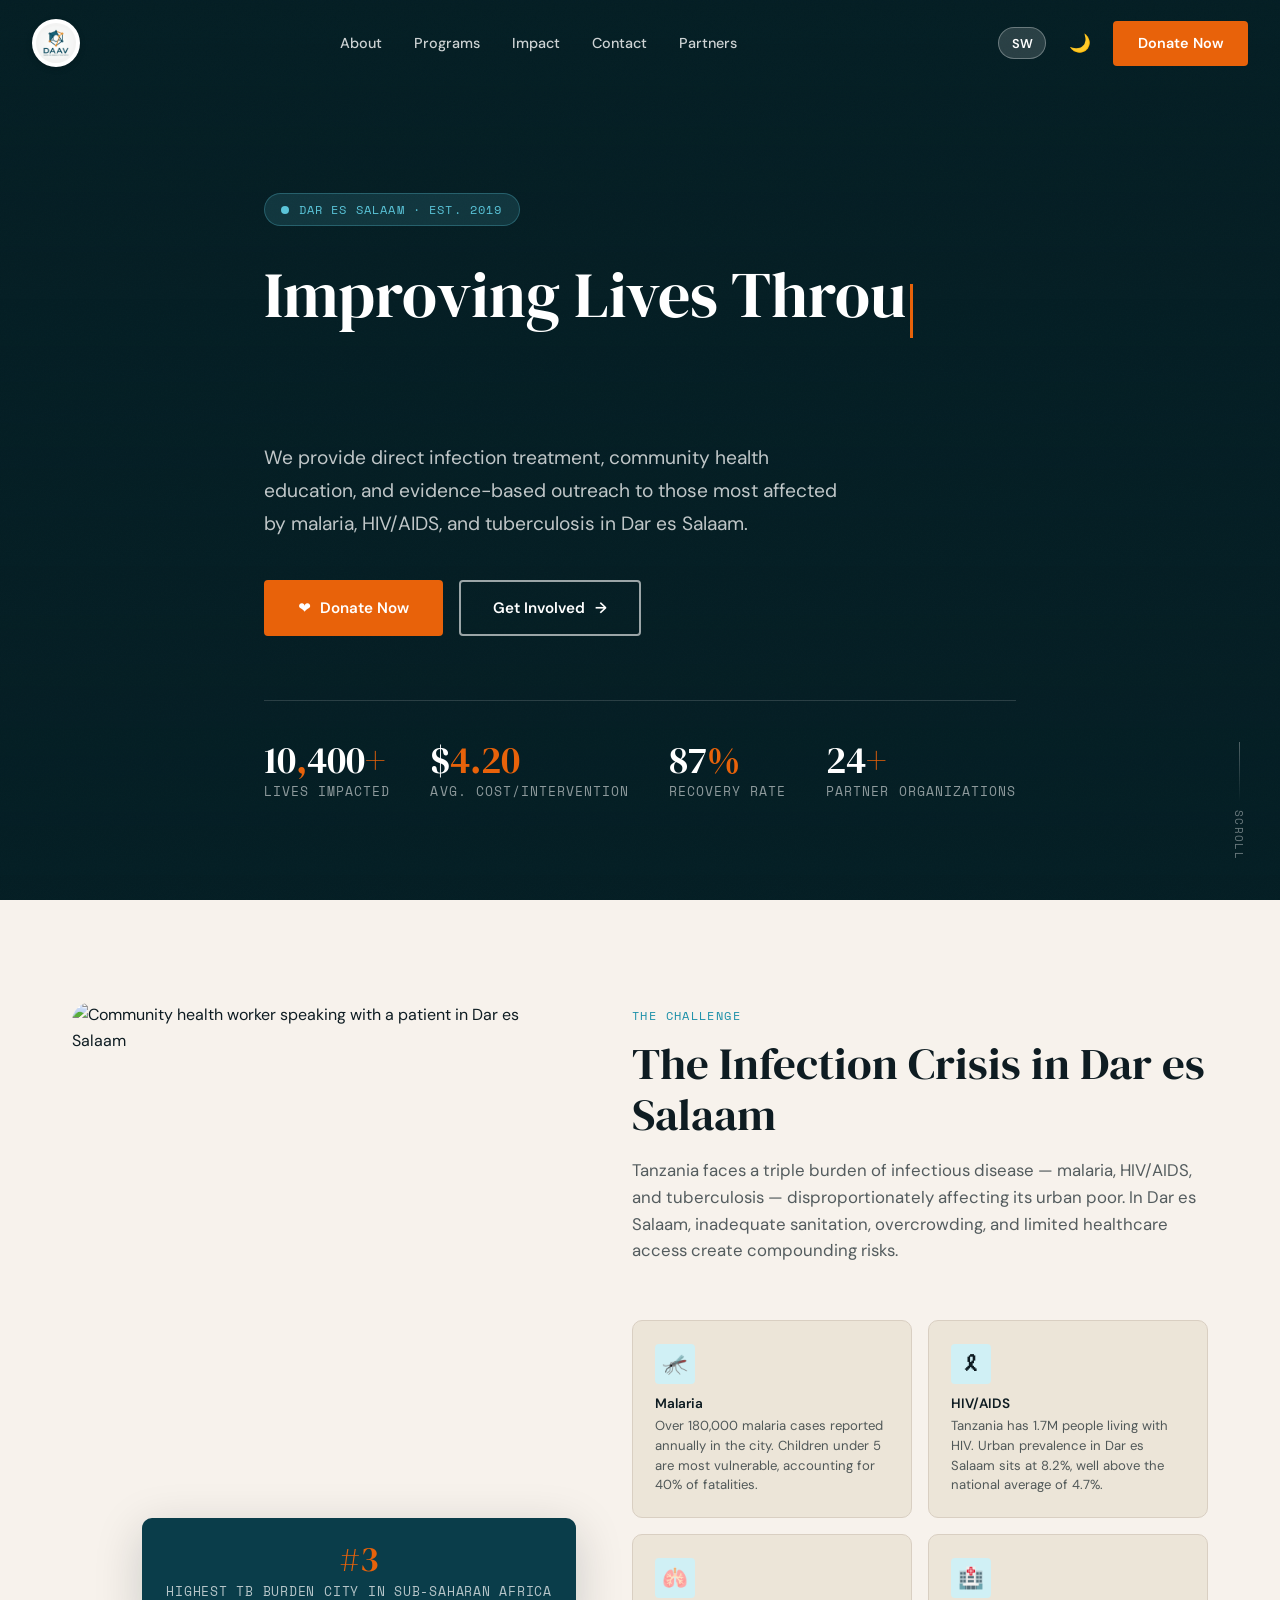
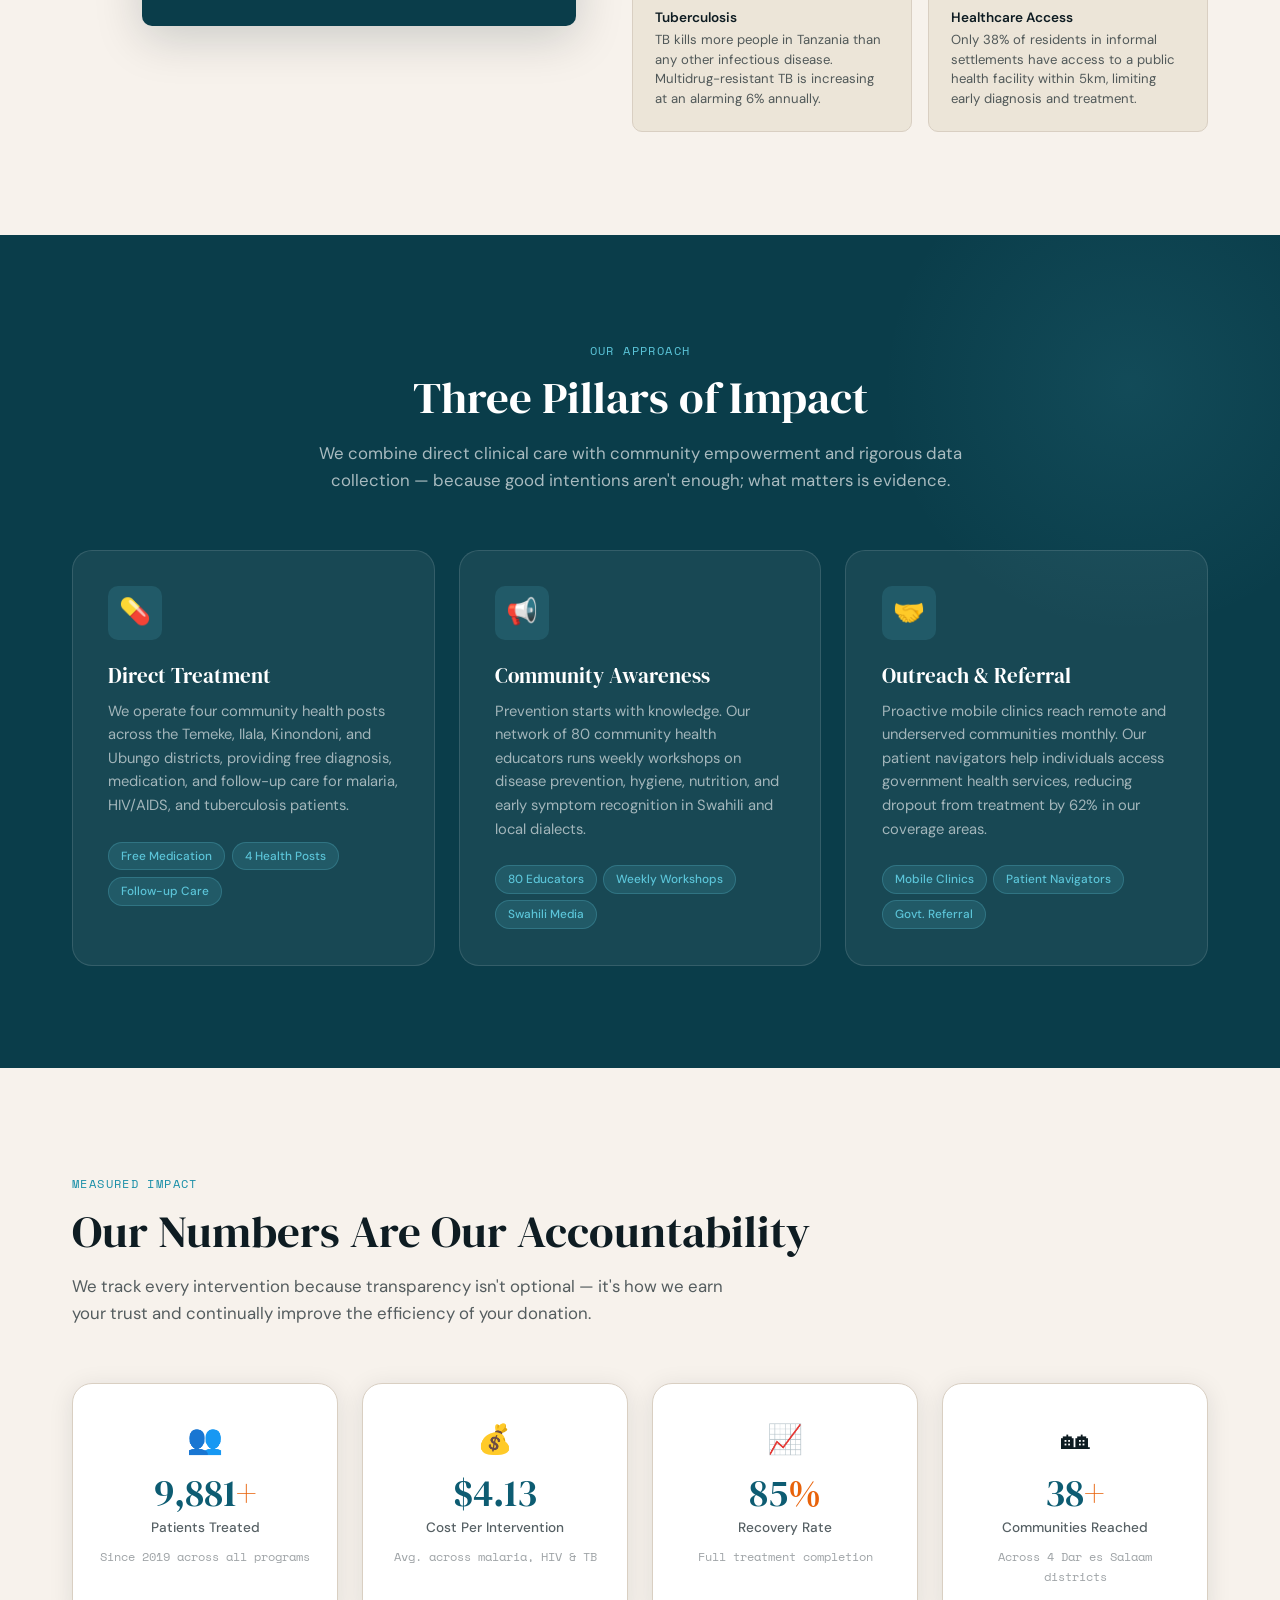
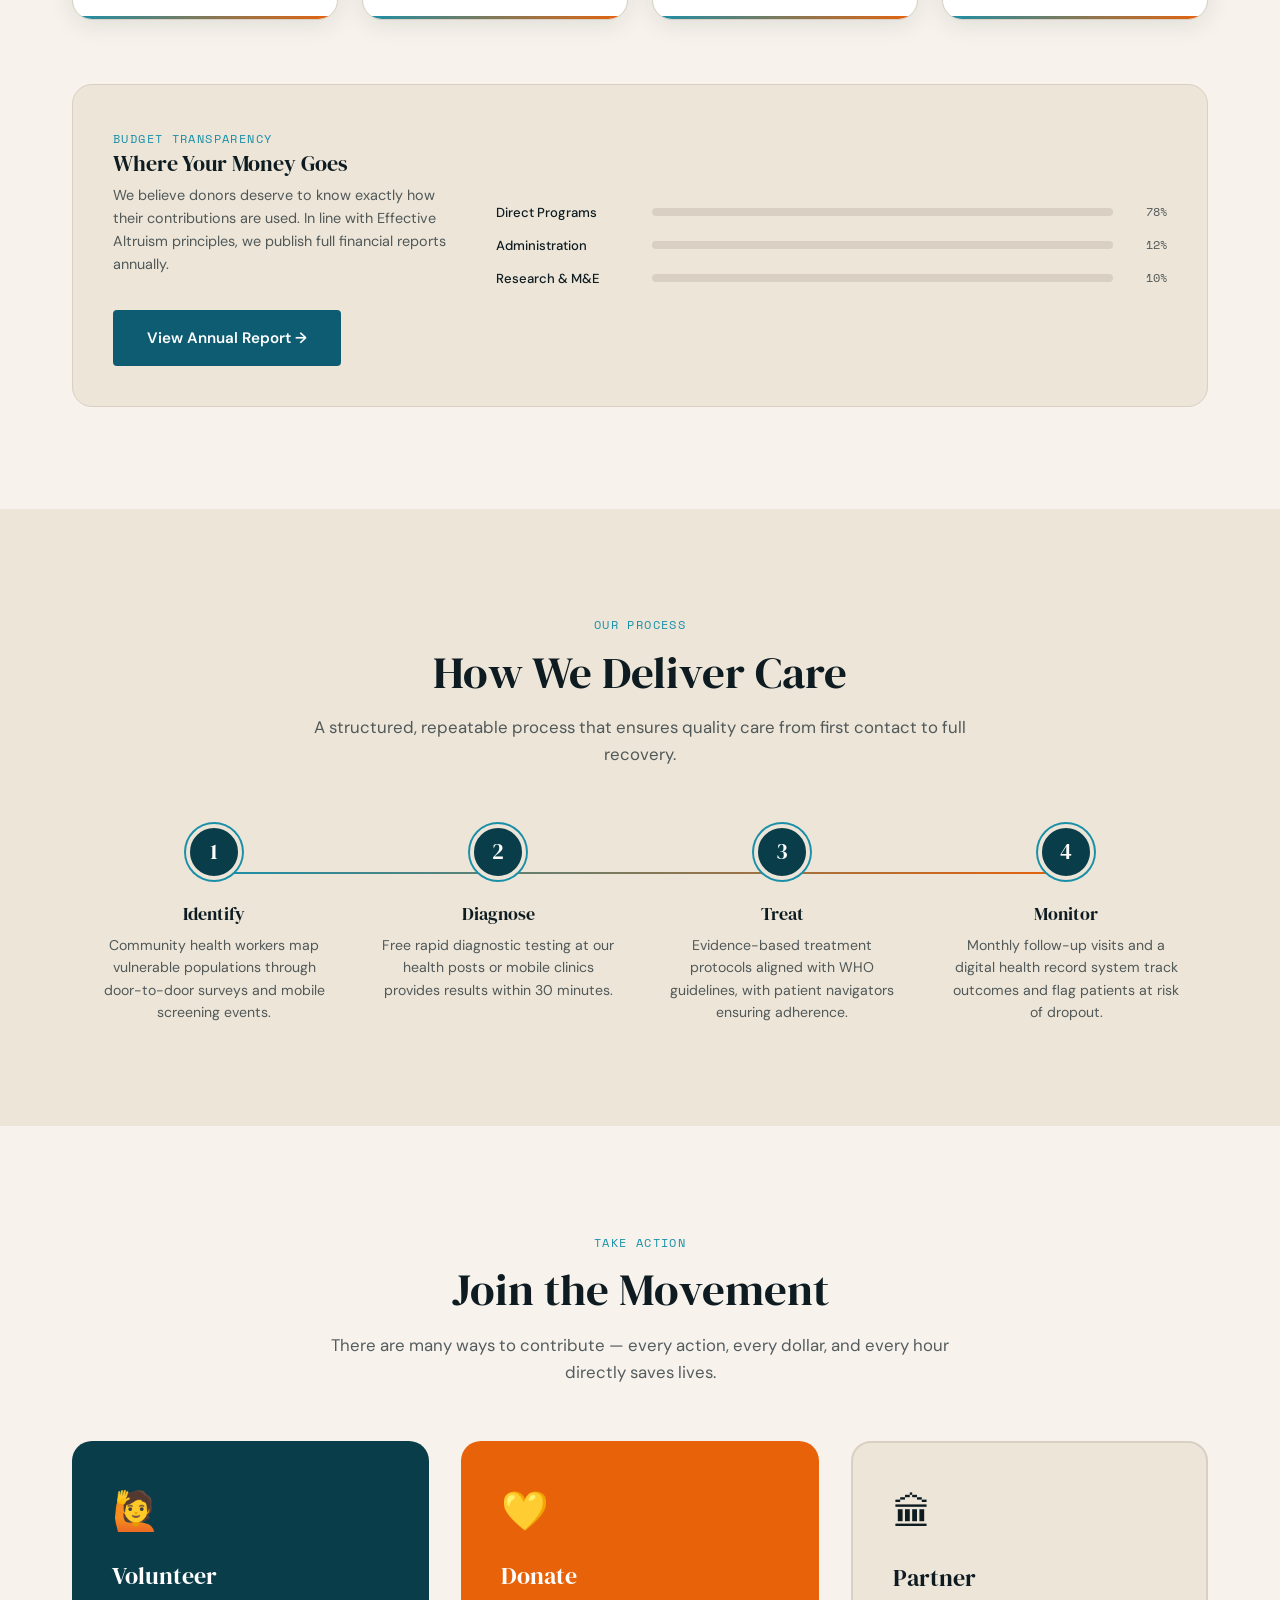
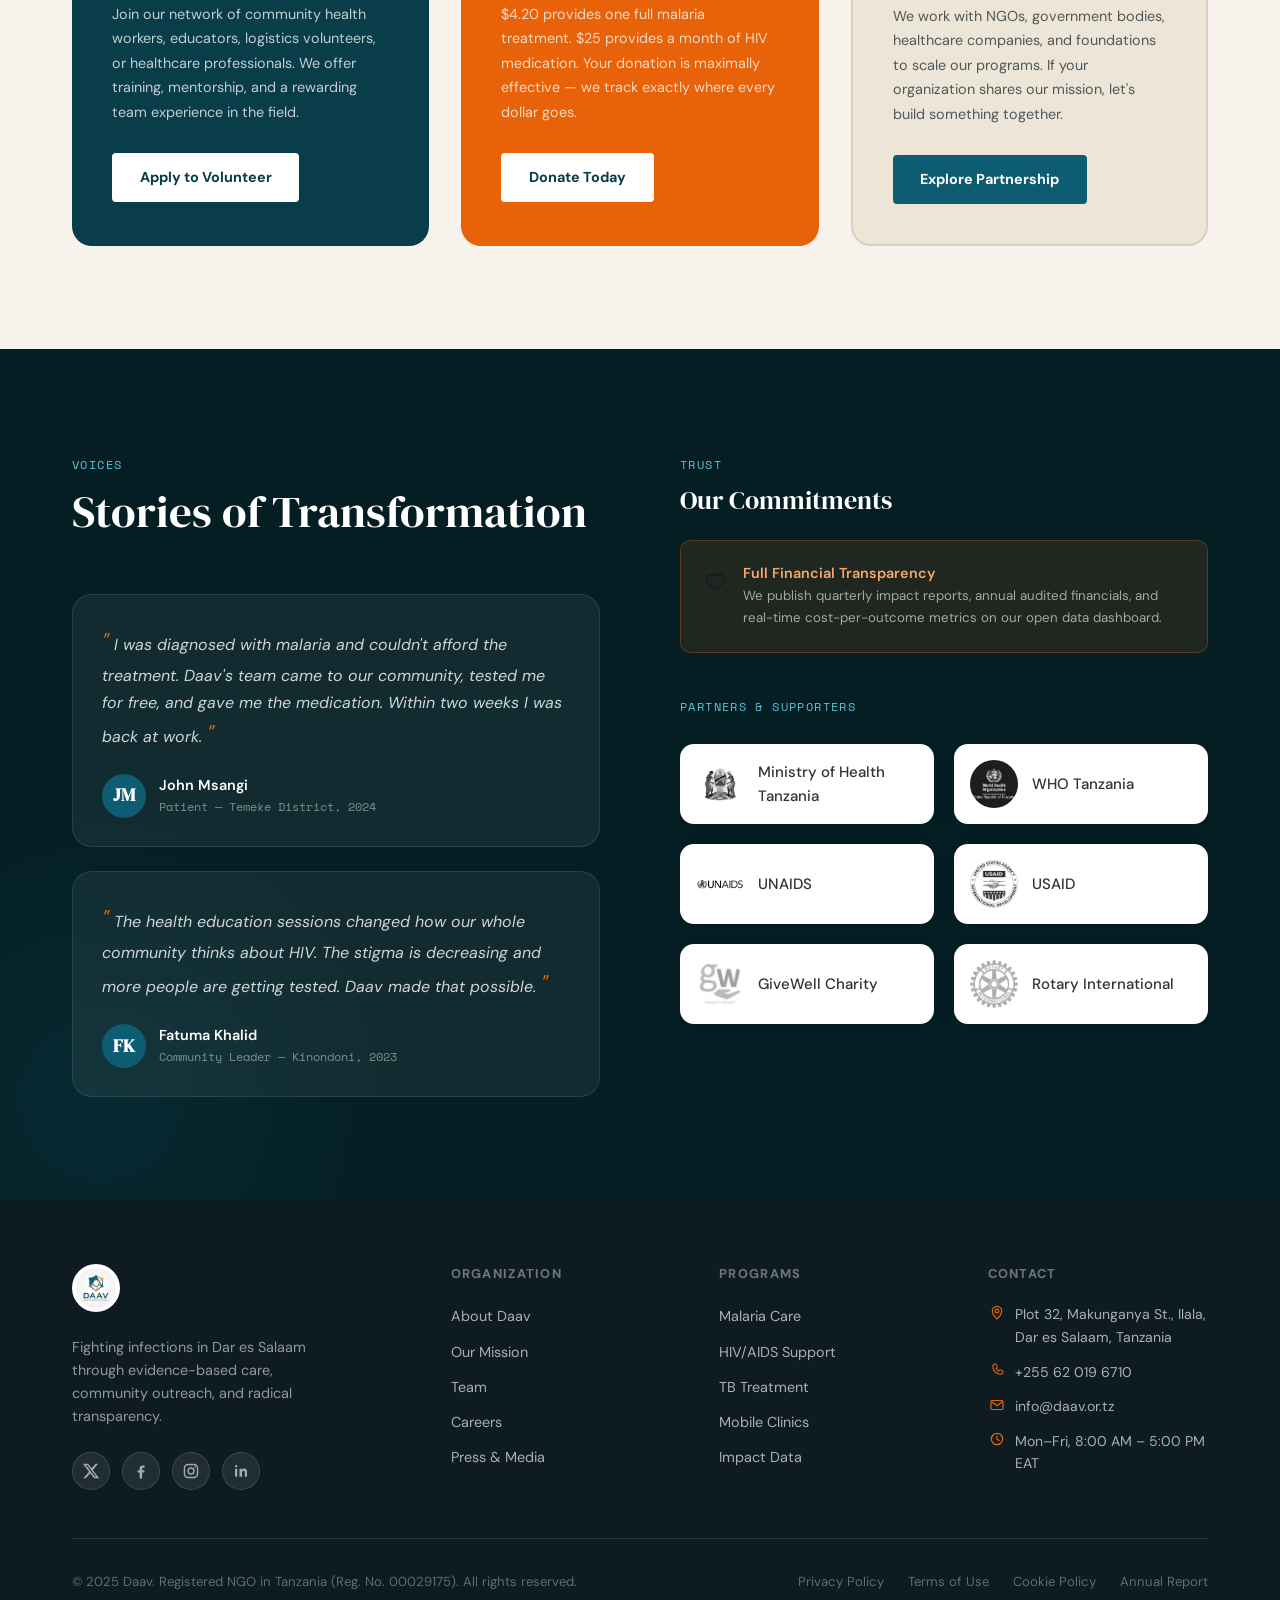
==== commit 8eb8d98e: "feat: improve donation UI and navigation icons" ====
--- a/index.html
+++ b/index.html
@@ -36,20 +36,90 @@
 
       <div class="dropdown-menu">
         <a href="/programs/HIV support.html">
-          <span class="dm-icon">🎗</span> HIV/AIDS Support
-        </a>
+  <span class="dm-icon" aria-hidden="true">
+    <svg viewBox="0 0 24 24" focusable="false">
+      <path
+        d="M12 21s7-4.7 7-11V4.5L12 2 5 4.5V10c0 6.3 7 11 7 11Z"
+        fill="none"
+        stroke="currentColor"
+        stroke-width="1.7"
+        stroke-linejoin="round"/>
+      <path
+        d="M12 7v6M9 10h6"
+        fill="none"
+        stroke="currentColor"
+        stroke-width="1.7"
+        stroke-linecap="round"/>
+    </svg>
+  </span>
+  HIV/AIDS Support
+</a>
         <a href="/programs/malaria care.html">
-          <span class="dm-icon">🦟</span> Malaria Care
-        </a>
+  <span class="dm-icon" aria-hidden="true">
+    <svg viewBox="0 0 24 24" focusable="false">
+      <path d="M5 19c4-1 7-4 8-8 1-3 3-5 6-6" fill="none"
+            stroke="currentColor" stroke-width="1.7"
+            stroke-linecap="round"/>
+      <path d="M8 14l-2-2m5 1-1-3m4-1-1-3m4 0 2-2"
+            fill="none" stroke="currentColor"
+            stroke-width="1.5" stroke-linecap="round"/>
+      <circle cx="17.5" cy="5.5" r="1.5"
+              fill="none" stroke="currentColor" stroke-width="1.5"/>
+    </svg>
+  </span>
+  Malaria Care
+</a>
         <a href="/programs/Tb treatment.html">
-          <span class="dm-icon">🫁</span> TB Treatment
-        </a>
+  <span class="dm-icon" aria-hidden="true">
+    <svg viewBox="0 0 24 24" focusable="false">
+      <path
+        d="M10.5 5.5C8 6 6.2 8.2 6.2 11.5c0 4 1.4 7 3.7 7
+           1.4 0 2.1-1.1 2.1-2.6V8.2"
+        fill="none" stroke="currentColor" stroke-width="1.6"
+        stroke-linecap="round"/>
+      <path
+        d="M13.5 5.5c2.5.5 4.3 2.7 4.3 6 0 4-1.4 7-3.7 7
+           -1.4 0-2.1-1.1-2.1-2.6V8.2"
+        fill="none" stroke="currentColor" stroke-width="1.6"
+        stroke-linecap="round"/>
+      <path d="M12 3v4" fill="none" stroke="currentColor"
+            stroke-width="1.6" stroke-linecap="round"/>
+    </svg>
+  </span>
+  TB Treatment
+</a>
         <a href="/programs/mobile clinic.html">
-          <span class="dm-icon">🚐</span> Mobile Clinics
-        </a>
+  <span class="dm-icon" aria-hidden="true">
+    <svg viewBox="0 0 24 24" focusable="false">
+      <rect x="3" y="6" width="14" height="10" rx="2"
+            fill="none" stroke="currentColor" stroke-width="1.7"/>
+      <path d="M17 10h2.2l2 2.5V16H17"
+            fill="none" stroke="currentColor"
+            stroke-width="1.7" stroke-linejoin="round"/>
+      <circle cx="7" cy="18" r="1.7"
+              fill="none" stroke="currentColor" stroke-width="1.6"/>
+      <circle cx="18" cy="18" r="1.7"
+              fill="none" stroke="currentColor" stroke-width="1.6"/>
+      <path d="M8 9h4M10 7v4"
+            fill="none" stroke="currentColor"
+            stroke-width="1.5" stroke-linecap="round"/>
+    </svg>
+  </span>
+  Mobile Clinics
+</a>
         <a href="/programs/impact data.html">
-          <span class="dm-icon">📊</span> Impact Data
-        </a>
+  <span class="dm-icon" aria-hidden="true">
+    <svg viewBox="0 0 24 24" focusable="false">
+      <path d="M5 19V10M12 19V6M19 19V3"
+            fill="none" stroke="currentColor"
+            stroke-width="2" stroke-linecap="round"/>
+      <path d="M3.5 19.5h17"
+            fill="none" stroke="currentColor"
+            stroke-width="1.6" stroke-linecap="round"/>
+    </svg>
+  </span>
+  Impact Data
+</a>
       </div>
     </li>
     <li><a href="#impact" data-i18n="nav-impact">Impact</a></li>
@@ -565,13 +635,50 @@
         </a>
         <p>Fighting infections in Dar es Salaam through evidence-based care, community outreach, and radical transparency.</p>
 
-        <div class="footer-socials" role="list">
-          <a href="#" class="social-link" aria-label="Twitter" role="listitem">𝕏</a>
-          <a href="#" class="social-link" aria-label="Facebook" role="listitem">f</a>
-          <a href="#" class="social-link" aria-label="Instagram" role="listitem">📸</a>
-          <a href="#" class="social-link" aria-label="LinkedIn" role="listitem">in</a>
-          <a href="#" class="social-link" aria-label="YouTube" role="listitem">▶</a>
-        </div>
+        <div class="footer-socials" role="list" aria-label="Social media links">
+
+  <!-- X -->
+  <a href="#" class="social-link" aria-label="X" role="listitem">
+    <svg viewBox="0 0 24 24" aria-hidden="true" focusable="false">
+      <path d="M18.244 2.25h3.308l-7.227 8.26 8.502 11.24H16.17l-5.214-6.817-5.966 6.817H1.68l7.73-8.835L1.254 2.25H8.08l4.713 6.231 5.45-6.231Zm-1.161 17.52h1.833L7.084 4.126H5.117L17.083 19.77Z"
+            fill="currentColor"/>
+    </svg>
+  </a>
+
+  <!-- Facebook -->
+  <a href="#" class="social-link" aria-label="Facebook" role="listitem">
+    <svg viewBox="0 0 24 24" aria-hidden="true" focusable="false">
+      <path d="M13.5 22v-8h2.75l.5-3h-3.25V9.05c0-.87.24-1.55 1.58-1.55h1.67V4.82c-.29-.04-1.29-.12-2.46-.12-2.44 0-4.11 1.49-4.11 4.23V11H7.5v3h2.68v8h3.32Z"
+            fill="currentColor"/>
+    </svg>
+  </a>
+
+  <!-- Instagram -->
+  <a href="#" class="social-link" aria-label="Instagram" role="listitem">
+    <svg viewBox="0 0 24 24" aria-hidden="true" focusable="false">
+      <rect x="3.25" y="3.25" width="17.5" height="17.5" rx="5"
+            fill="none" stroke="currentColor" stroke-width="1.9"/>
+      <circle cx="12" cy="12" r="4"
+              fill="none" stroke="currentColor" stroke-width="1.9"/>
+      <circle cx="17.55" cy="6.65" r="1.15"
+              fill="currentColor"/>
+    </svg>
+  </a>
+
+  <!-- LinkedIn -->
+  <a href="#" class="social-link" aria-label="LinkedIn" role="listitem">
+    <svg viewBox="0 0 24 24" aria-hidden="true" focusable="false">
+      <rect x="4" y="9" width="3" height="10.5" fill="currentColor"/>
+      <circle cx="5.5" cy="5.5" r="1.6" fill="currentColor"/>
+      <path d="M10 9h2.9v1.43h.04c.4-.75 1.38-1.84 3.14-1.84
+               3.36 0 3.98 2.21 3.98 5.08v5.83h-3v-5.17
+               c0-1.23-.02-2.81-1.71-2.81-1.71 0-1.97 1.34
+               -1.97 2.72v5.26H10V9Z"
+            fill="currentColor"/>
+    </svg>
+  </a>
+
+</div>
       </div>
 
       <div class="footer-col">
@@ -600,21 +707,85 @@
         <h5>Contact</h5>
         <address style="font-style:normal">
           <p class="footer-contact-item">
-            <span aria-hidden="true">📍</span>
-            <span>Plot 32, Makunganya St., Ilala, Dar es Salaam, Tanzania</span>
-          </p>
+  <span class="footer-contact-icon" aria-hidden="true">
+    <svg viewBox="0 0 24 24" focusable="false">
+      <path
+        d="M12 21s7-6.17 7-12A7 7 0 0 0 5 9c0 5.83 7 12 7 12Zm0-9.25A2.75 2.75 0 1 1 12 6.25a2.75 2.75 0 0 1 0 5.5Z"
+        fill="none"
+        stroke="currentColor"
+        stroke-width="1.8"
+        stroke-linejoin="round"/>
+    </svg>
+  </span>
+
+  <span>
+    Plot 32, Makunganya St., Ilala, Dar es Salaam, Tanzania
+  </span>
+</p>
           <p class="footer-contact-item">
-            <span aria-hidden="true">📞</span>
-            <a href="tel:+255620196710" style="color:rgba(255,255,255,.65)">+255 62 019 6710</a>
-          </p>
+  <span class="footer-contact-icon" aria-hidden="true">
+    <svg viewBox="0 0 24 24" focusable="false">
+      <path
+        d="M6.7 3.8 9.1 3c.8-.2 1.6.2 1.9.9l1.15 2.68
+           c.27.64.08 1.38-.46 1.81L10.2 9.5a14.2 14.2
+           0 0 0 4.3 4.3l1.1-1.49c.43-.54 1.17-.73
+           1.81-.46l2.68 1.15c.7.3 1.1 1.1.9 1.9l-.8
+           2.4c-.23.7-.87 1.2-1.61 1.2C10.92 18.5 5.5
+           13.08 5.5 6.7c0-.74.5-1.38 1.2-1.61Z"
+        fill="none"
+        stroke="currentColor"
+        stroke-width="1.6"
+        stroke-linecap="round"
+        stroke-linejoin="round"/>
+    </svg>
+  </span>
+
+  <a href="tel:+255620196710"
+     style="color:rgba(255,255,255,.65)">
+    +255 62 019 6710
+  </a>
+</p>
           <p class="footer-contact-item">
-            <span aria-hidden="true">✉</span>
-            <a href="mailto:info@daav.or.tz" style="color:rgba(255,255,255,.65)">info@daav.or.tz</a>
-          </p>
+  <span class="footer-contact-icon" aria-hidden="true">
+    <svg viewBox="0 0 24 24" focusable="false">
+      <rect x="3" y="5.25" width="18" height="13.5" rx="2"
+            fill="none"
+            stroke="currentColor"
+            stroke-width="1.8"/>
+      <path
+        d="m4.25 7 7.75 6 7.75-6"
+        fill="none"
+        stroke="currentColor"
+        stroke-width="1.8"
+        stroke-linecap="round"
+        stroke-linejoin="round"/>
+    </svg>
+  </span>
+
+  <a href="mailto:info@daav.or.tz"
+     style="color:rgba(255,255,255,.65)">
+    info@daav.or.tz
+  </a>
+</p>
           <p class="footer-contact-item">
-            <span aria-hidden="true">🕐</span>
-            <span>Mon–Fri, 8:00 AM – 5:00 PM EAT</span>
-          </p>
+  <span class="footer-contact-icon" aria-hidden="true">
+    <svg viewBox="0 0 24 24" focusable="false">
+      <circle cx="12" cy="12" r="8.5"
+              fill="none"
+              stroke="currentColor"
+              stroke-width="1.8"/>
+      <path
+        d="M12 7.5v4.9l3.2 1.9"
+        fill="none"
+        stroke="currentColor"
+        stroke-width="1.8"
+        stroke-linecap="round"
+        stroke-linejoin="round"/>
+    </svg>
+  </span>
+
+  <span>Mon–Fri, 8:00 AM – 5:00 PM EAT</span>
+</p>
         </address>
       </div>
 
@@ -635,46 +806,107 @@
 <!-- ============================================================
      DONATION MODAL
      ============================================================ -->
-<div id="donateModal" class="modal-overlay" role="dialog" aria-modal="true" aria-labelledby="modal-title">
+<div id="donateModal"
+     class="modal-overlay"
+     role="dialog"
+     aria-modal="true"
+     aria-labelledby="modal-title">
+
   <div class="modal">
-    <button class="modal-close" aria-label="Close donation modal">✕</button>
+
+    <button class="modal-close" aria-label="Close donation modal">
+      ✕
+    </button>
+
     <h3 id="modal-title">Make a Difference Today</h3>
-    <p>Every donation goes directly to infection treatment and prevention in Dar es Salaam.</p>
-
-    <div class="donation-amounts" role="group" aria-label="Donation amounts">
-      <button class="amount-btn active" data-amount="10">
-        $10 <small>2 Malaria Tests</small>
+
+    <p>
+      Every donation goes directly to infection treatment and prevention
+      in Dar es Salaam.
+    </p>
+
+    <div class="donation-amounts"
+         role="group"
+         aria-label="Donation amounts in Tanzanian Shillings">
+
+      <button class="amount-btn active" data-amount="5000" type="button">
+        TSh 5,000
+        <small>2 Malaria Tests</small>
       </button>
-      <button class="amount-btn" data-amount="25">
-        $25 <small>1 Month HIV Meds</small>
+
+      <button class="amount-btn" data-amount="10000" type="button">
+        TSh 10,000
+        <small>Community Support</small>
       </button>
-      <button class="amount-btn" data-amount="50">
-        $50 <small>TB Full Course</small>
+
+      <button class="amount-btn" data-amount="25000" type="button">
+        TSh 25,000
+        <small>1 Month HIV Support</small>
       </button>
-      <button class="amount-btn" data-amount="100">
-        $100 <small>10 Families</small>
+
+      <button class="amount-btn" data-amount="50000" type="button">
+        TSh 50,000
+        <small>Extended Treatment Support</small>
       </button>
-    </div>
-
-    <label for="customAmount" style="font-size:.85rem;font-weight:600;display:block;margin-bottom:.4rem">
-      Or enter a custom amount (USD)
+
+    </div>
+
+    <label for="customAmount"
+           style="font-size:.85rem;font-weight:600;display:block;margin-bottom:.4rem">
+      Or enter a custom amount (TSh)
     </label>
+
     <input
       type="number"
       id="customAmount"
       class="modal-input"
-      placeholder="$ Enter amount"
-      min="1"
-      aria-label="Custom donation amount in USD"
+      placeholder="Enter amount"
+      min="5000"
+      aria-label="Custom donation amount in Tanzanian Shillings"
     />
 
     <button class="modal-submit" type="button">
-      Donate Securely →
+      Continue to Payment →
     </button>
 
     <p class="modal-secure">
-      <span aria-hidden="true">🔒</span> Secure · 100% goes to programs · Tax deductible
+
+      <span class="secure-icon" aria-hidden="true">
+        <svg
+          viewBox="0 0 24 24"
+          focusable="false"
+          aria-hidden="true">
+
+          <rect
+            x="5"
+            y="10"
+            width="14"
+            height="10"
+            rx="2"
+            fill="none"
+            stroke="currentColor"
+            stroke-width="1.8"/>
+
+          <path
+            d="M8 10V7.5a4 4 0 0 1 8 0V10"
+            fill="none"
+            stroke="currentColor"
+            stroke-width="1.8"
+            stroke-linecap="round"/>
+
+          <circle
+            cx="12"
+            cy="15"
+            r="1"
+            fill="currentColor"/>
+
+        </svg>
+      </span>
+
+      Secure · 100% goes to programs · Tax deductible
+
     </p>
+
   </div>
 </div>
 
--- a/css/styles.css
+++ b/css/styles.css
@@ -302,18 +302,53 @@
 
 .nav-hamburger {
   display: none;
+  align-items: center;
+  justify-content: center;
   flex-direction: column;
   gap: 5px;
+
+  width: 42px;
+  height: 42px;
+  padding: 0;
+
+  background: rgba(255, 255, 255, 0.08);
+  border: 1px solid rgba(255, 255, 255, 0.25);
+  border-radius: 8px;
+
   cursor: pointer;
-  padding: .4rem;
+
+  backdrop-filter: blur(10px);
+  -webkit-backdrop-filter: blur(10px);
+
+  transition:
+    background 0.25s ease,
+    border-color 0.25s ease,
+    transform 0.25s ease;
+}
+
+.nav-hamburger:hover {
+  background: var(--amber);
+  border-color: var(--amber);
+  transform: translateY(-1px);
+}
+
+.nav-hamburger:focus-visible {
+  outline: 2px solid var(--amber);
+  outline-offset: 3px;
 }
 
 .nav-hamburger span {
   display: block;
-  width: 24px; height: 2px;
+  width: 19px;
+  height: 2px;
+
   background: var(--white);
-  border-radius: 2px;
-  transition: all .3s;
+  border-radius: 999px;
+
+  transition:
+    transform 0.3s ease,
+    opacity 0.2s ease,
+    width 0.3s ease;
 }
 
 /* ============================================
@@ -866,6 +901,23 @@
   text-align: right;
 }
 
+.secure-icon {
+  width: 16px;
+  height: 16px;
+  display: inline-flex;
+  align-items: center;
+  justify-content: center;
+  flex: 0 0 16px;
+  color: var(--teal-500);
+  vertical-align: -3px;
+}
+
+.secure-icon svg {
+  width: 16px;
+  height: 16px;
+  display: block;
+}
+
 /* ============================================
    SECTION 5 — HOW IT WORKS
    ============================================ */
@@ -1254,6 +1306,11 @@
   color: rgba(255,255,255,.6);
   transition: all .2s;
 }
+.social-link svg {
+  width: 18px;
+  height: 18px;
+  display: block;
+}
 .social-link:hover {
   background: var(--amber);
   border-color: var(--amber);
@@ -1289,6 +1346,22 @@
   color: rgba(255,255,255,.65);
   font-size: .88rem;
   margin-bottom: .75rem;
+}
+.footer-contact-icon {
+  width: 18px;
+  height: 18px;
+  display: inline-flex;
+  align-items: center;
+  justify-content: center;
+  flex: 0 0 18px;
+  color: var(--amber);
+  margin-top: .03rem;
+}
+
+.footer-contact-icon svg {
+  width: 16px;
+  height: 16px;
+  display: block;
 }
 .footer-contact-item span:first-child { font-size: 1rem; margin-top: .05rem; flex-shrink: 0; }
 
@@ -1609,22 +1682,22 @@
 /* ============================================
    DROPDOWN STYLES
    ============================================ */
-.dropdown {
-  position: relative;
-}
-
 .dropdown-menu {
   position: absolute;
   top: 100%;
   left: 0;
   min-width: 220px;
   background: #ffffff;
-  border-radius: 8px;
-  box-shadow: 0 8px 20px rgba(0,0,0,0.1);
+  border-radius: 10px;
+  box-shadow: 0 10px 28px rgba(4, 30, 36, 0.16);
+  border: 1px solid rgba(13, 92, 114, 0.08);
   opacity: 0;
   visibility: hidden;
-  transform: translateY(10px);
-  transition: all 0.25s ease;
+  transform: translateY(8px);
+  transition:
+    opacity 0.2s ease,
+    visibility 0.2s ease,
+    transform 0.2s ease;
   z-index: 1000;
 }
 
@@ -1632,14 +1705,48 @@
   display: flex;
   align-items: center;
   gap: 10px;
-  padding: 10px 14px;
+  padding: 11px 14px;
   text-decoration: none;
   color: #333;
   font-size: 14px;
+  border-radius: 6px;
+  margin: 3px 5px;
+  transition:
+    color 0.2s ease,
+    background-color 0.2s ease,
+    padding-left 0.2s ease;
 }
 
 .dropdown-menu a:hover {
-  background: #f5f7fa;
+  background: #eaf8fb;
+  color: #0d5c72;
+  padding-left: 18px;
+}
+
+.dropdown-menu a:hover .dm-icon {
+  color: #e8620a;
+}
+
+.dm-icon {
+  width: 19px;
+  height: 19px;
+  display: inline-flex;
+  align-items: center;
+  justify-content: center;
+  flex: 0 0 19px;
+  color: var(--teal-700);
+  transition: color .2s ease, transform .2s ease;
+}
+
+.dm-icon svg {
+  width: 18px;
+  height: 18px;
+  display: block;
+}
+
+.dropdown-menu a:hover .dm-icon {
+  color: var(--amber);
+  transform: translateX(1px);
 }
 
 @media (min-width: 769px) {
